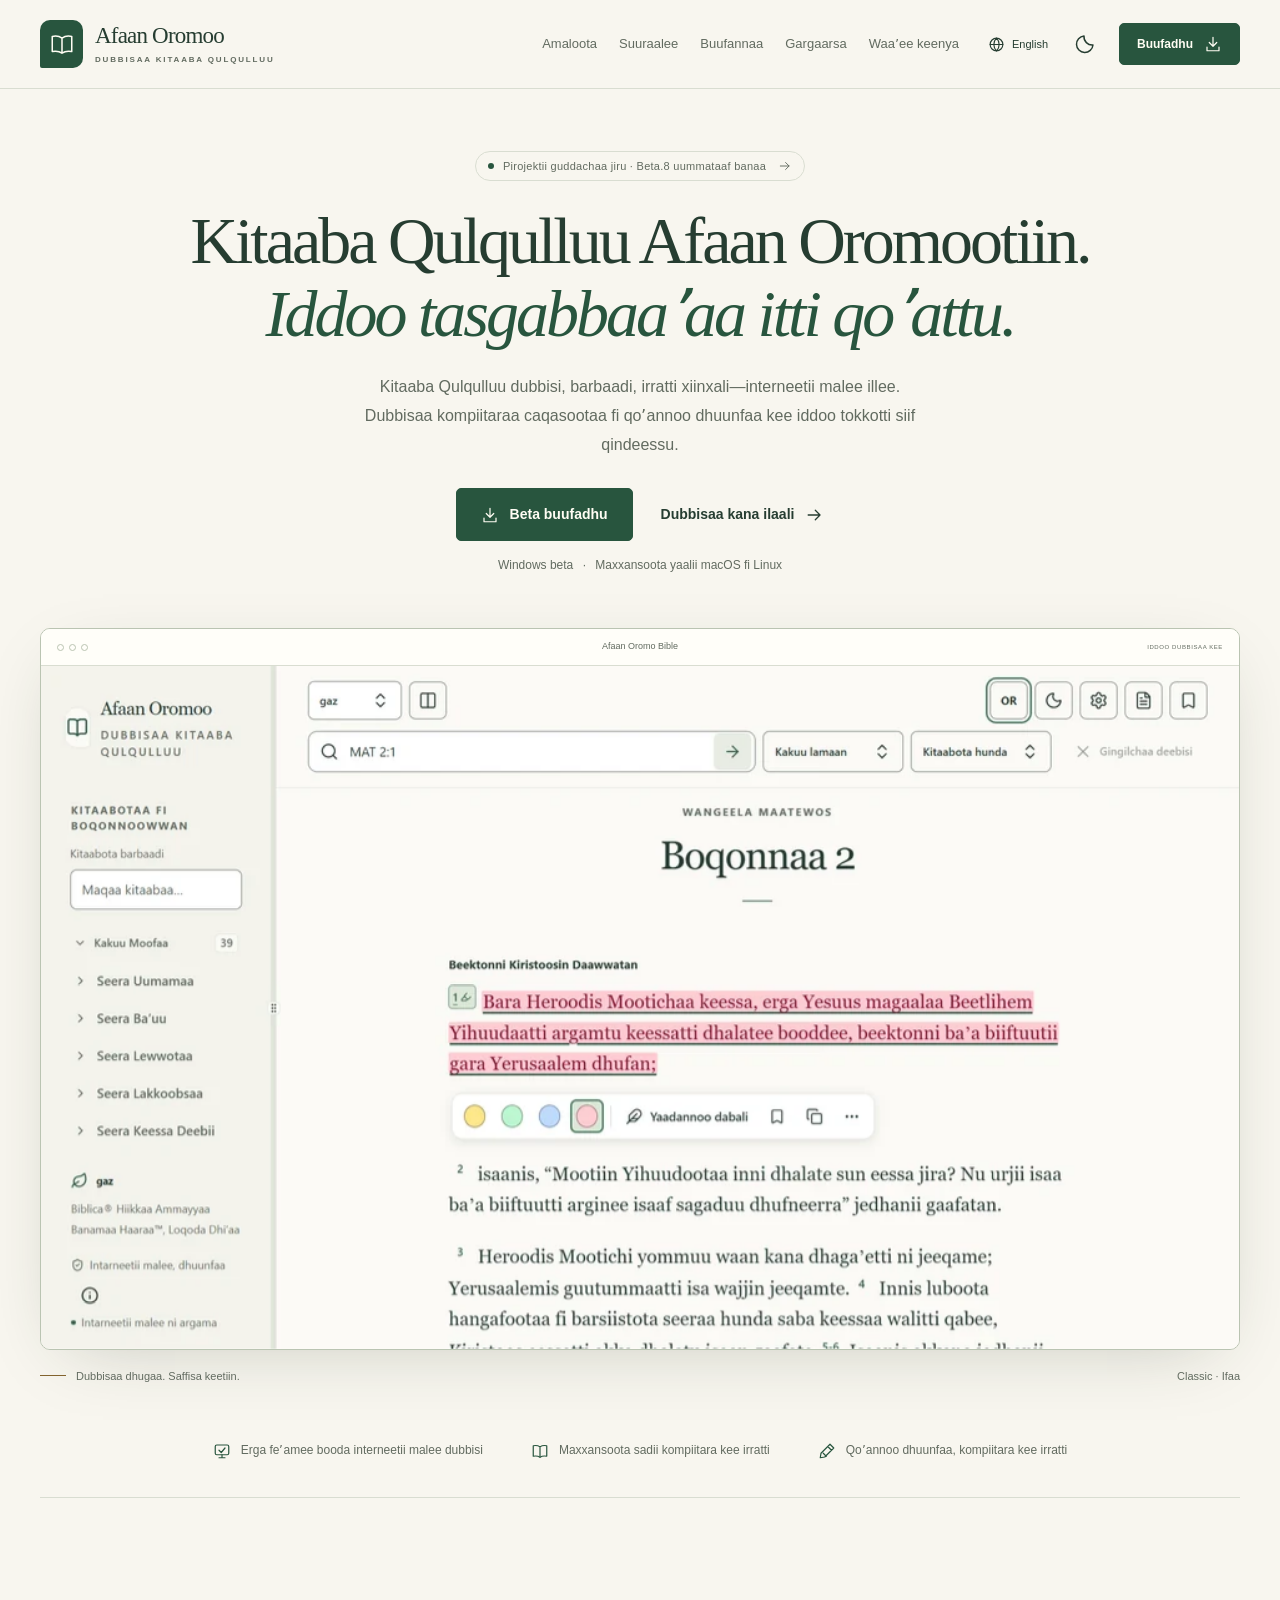
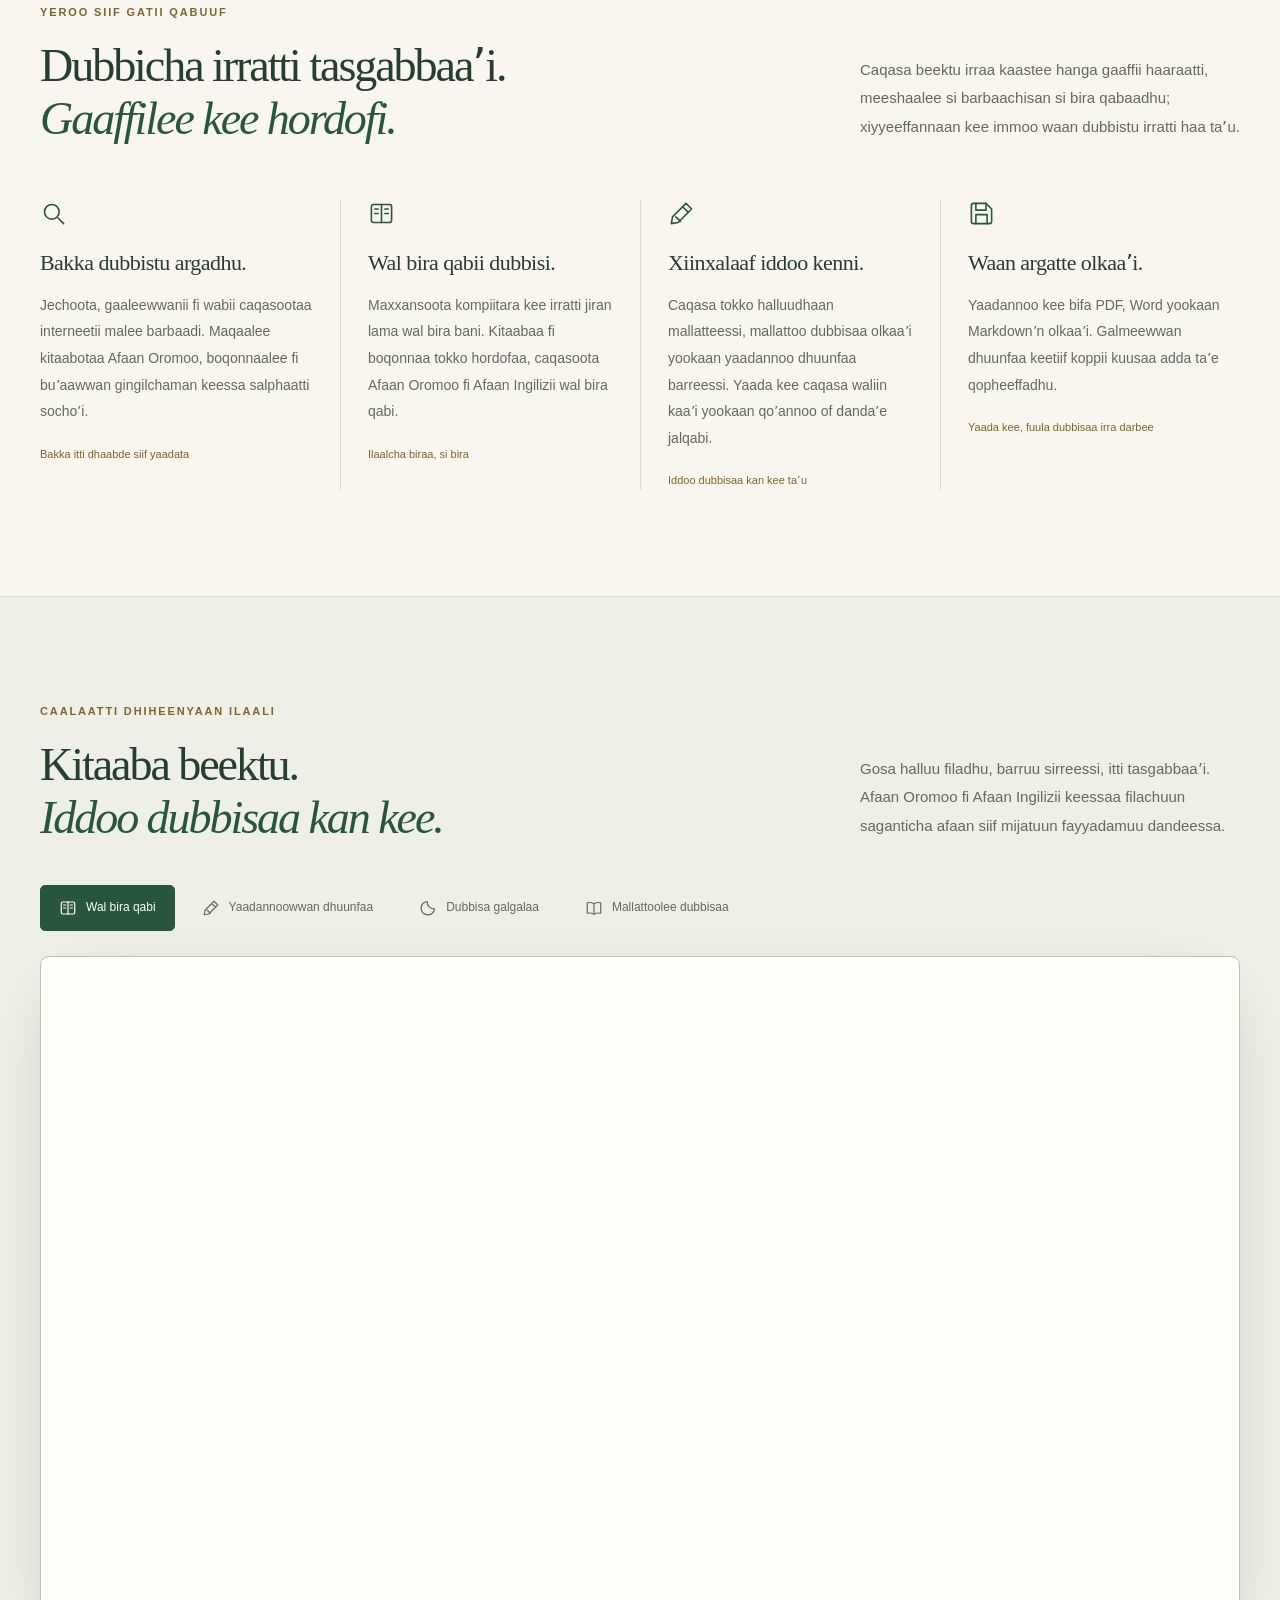
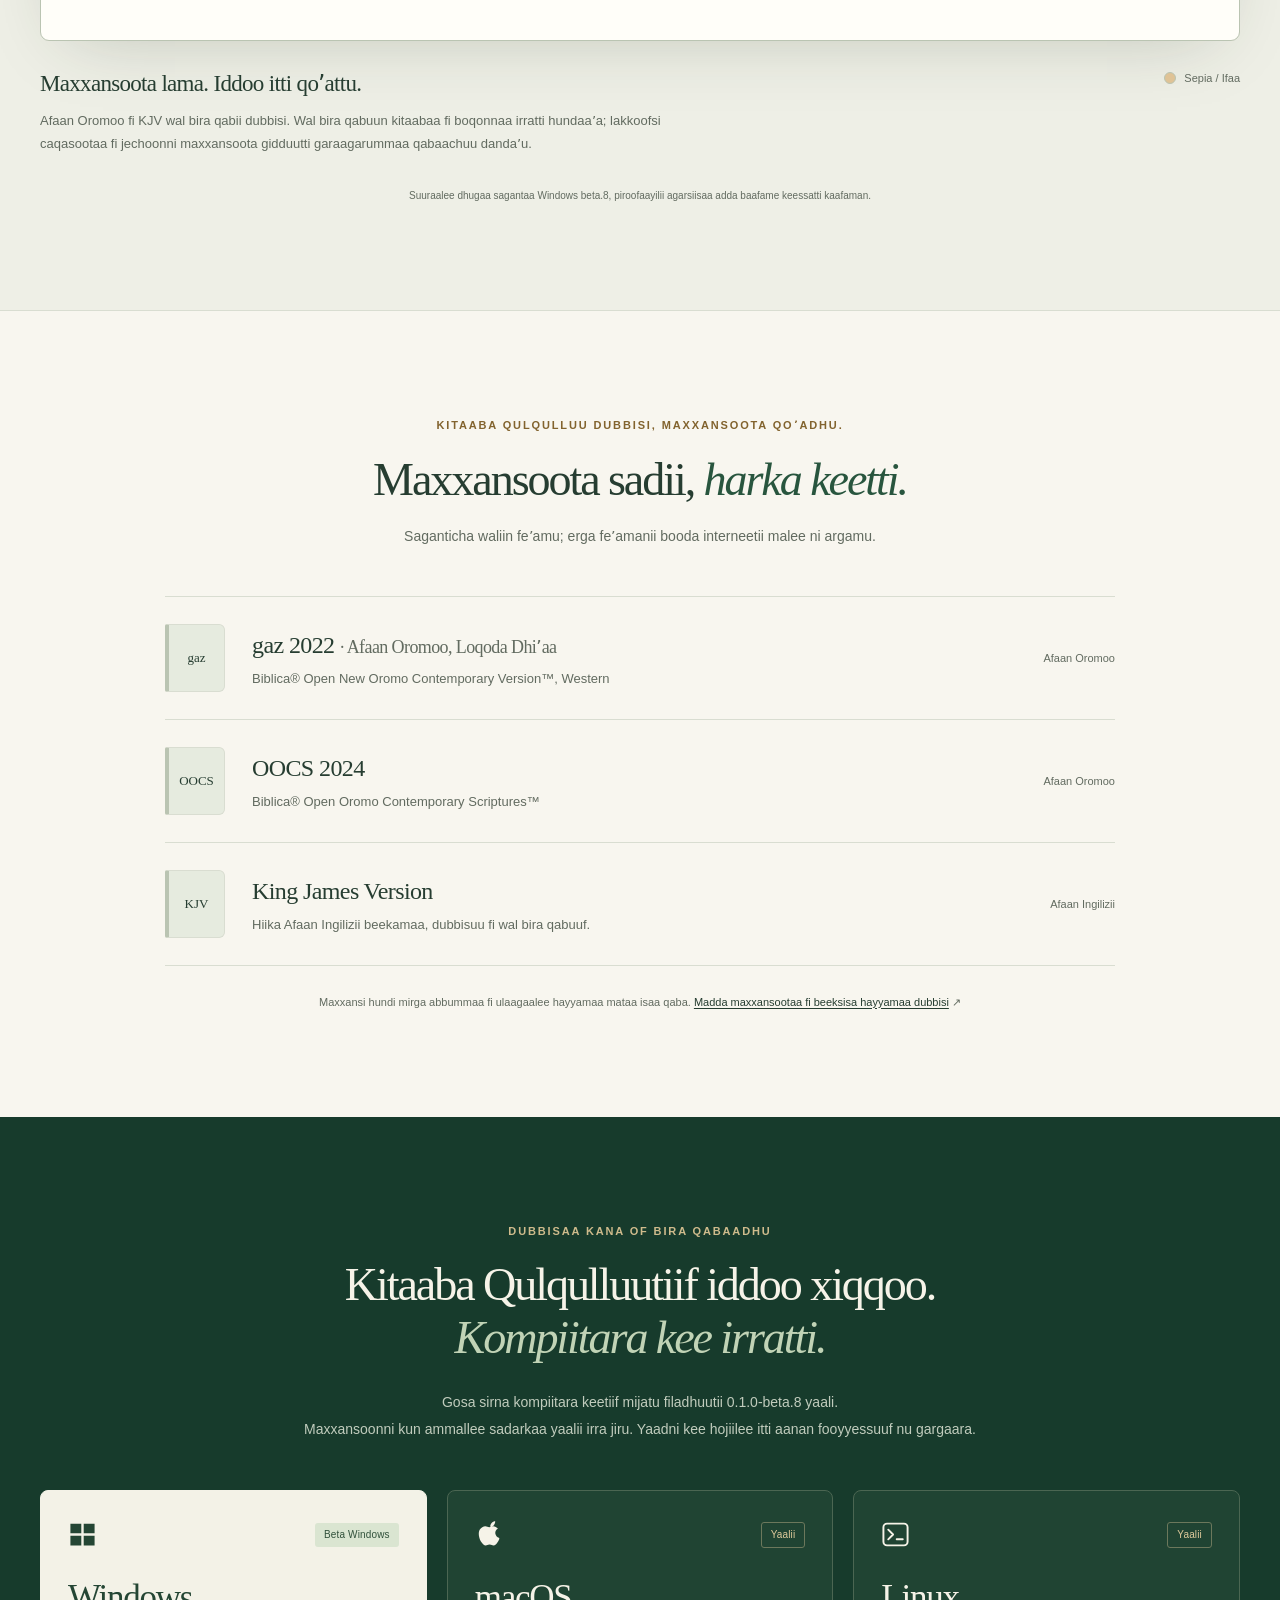
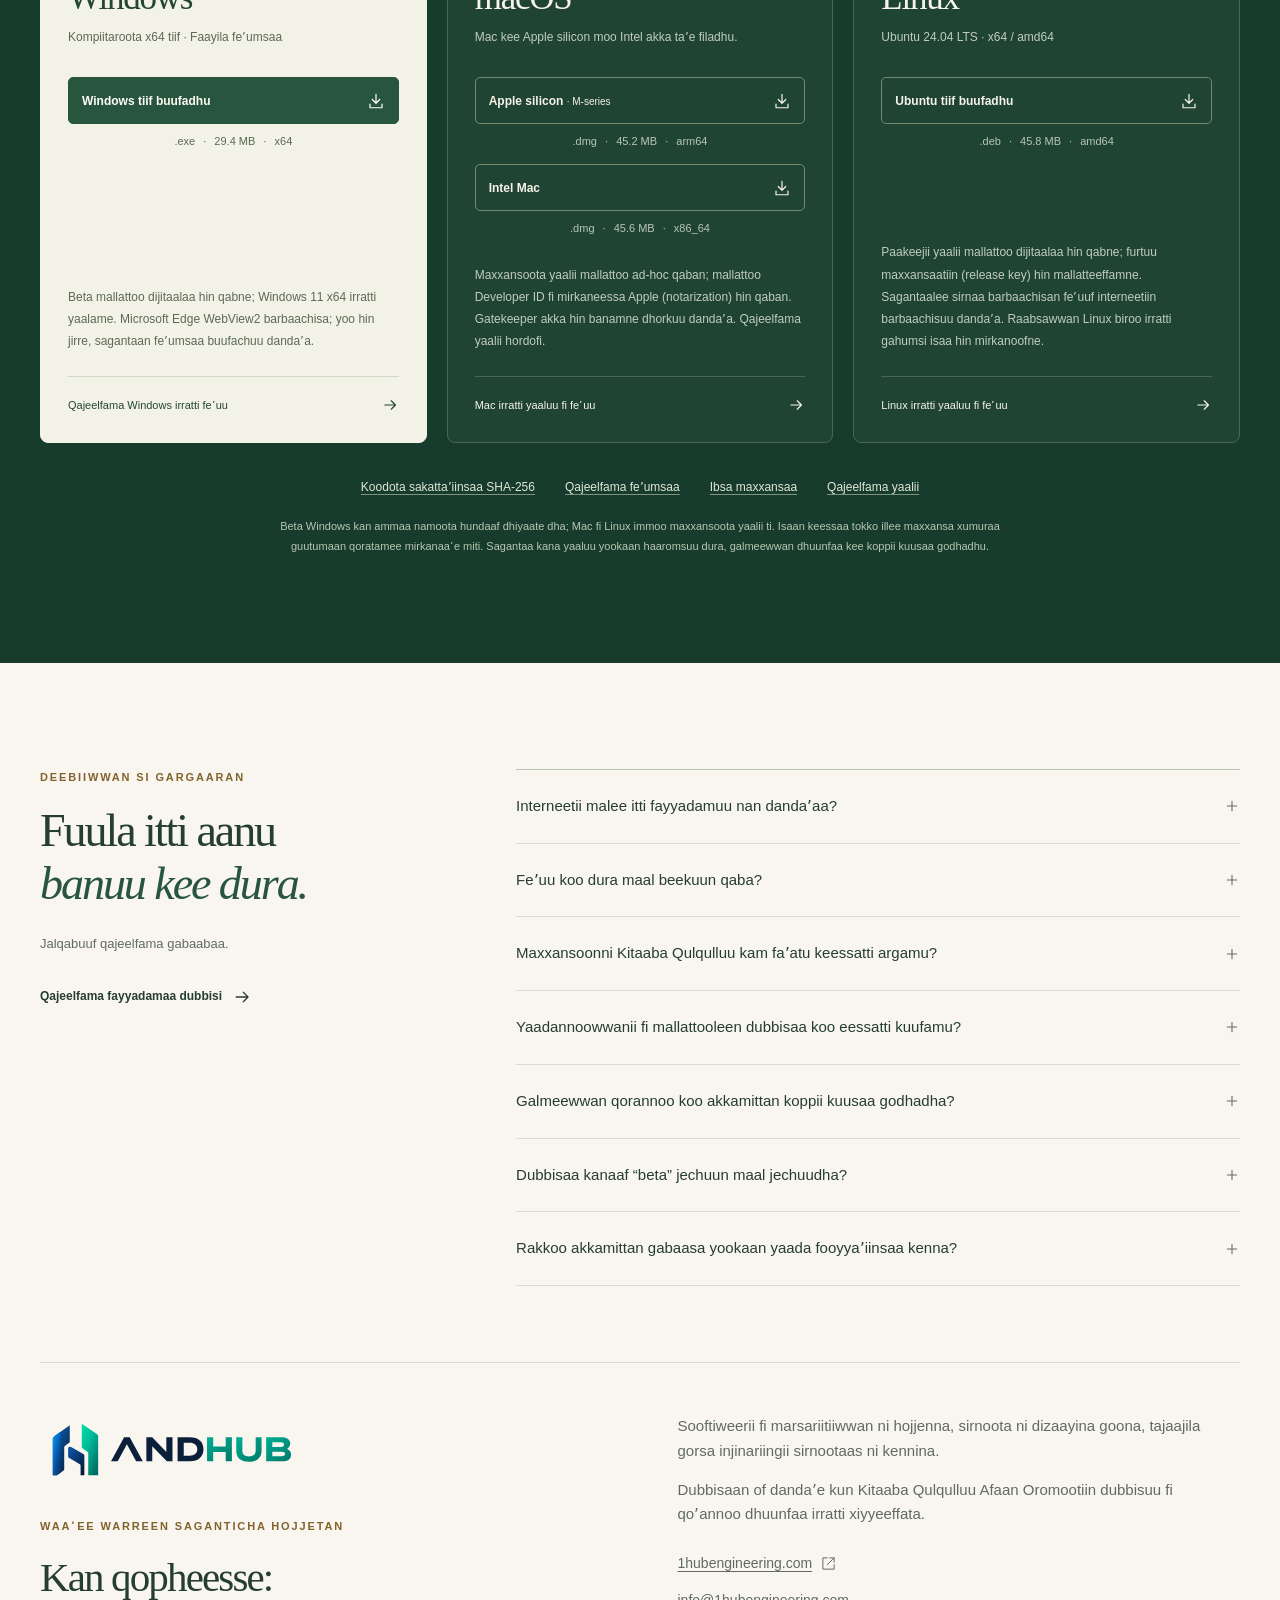
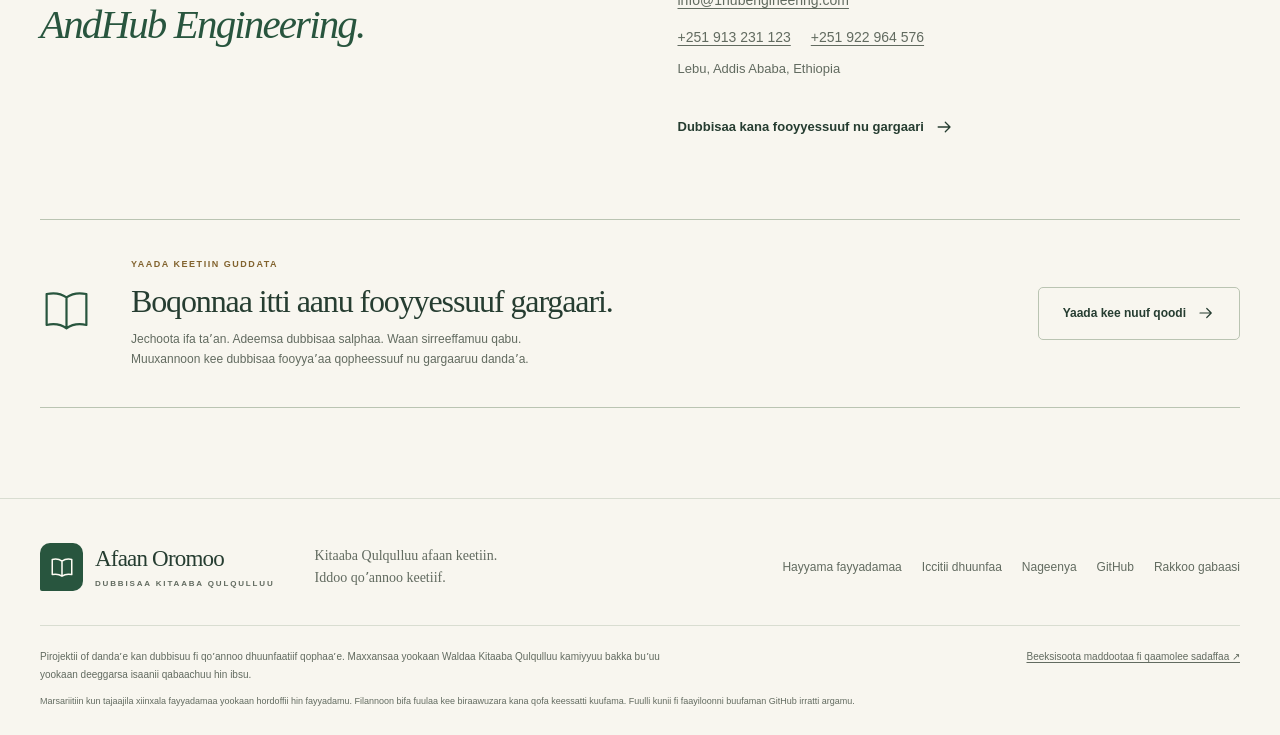
==== website/om/index.html @ 05677a4f "Deploy bilingual website with AndHub branding and company contacts" ====
<!doctype html>
<html lang="om" id="top">
<head>
  <meta charset="utf-8">
  <meta name="viewport" content="width=device-width, initial-scale=1">
  <meta name="color-scheme" content="light dark">
  <meta name="theme-color" content="#f8f6ef">
  <title>Afaan Oromo Bible — Iddoo tasgabbaaʼaa interneetii malee dubbisuu fi qoʼachuuf</title>
  <meta name="description" content="Kitaaba Qulqulluu Afaan Oromootiin interneetii malee dubbisi. Barbaadi, maxxansoota kompiitara kee irratti jiran wal bira qabi, caqasoota halluudhaan mallatteessi, yaadannoowwan dhuunfaas olkaaʼi. Beta dubbisaa kompiitaraa of dandaʼe kana buufadhu.">
  <meta name="referrer" content="strict-origin-when-cross-origin">
  <link rel="canonical" href="https://1hubengineering.github.io/afaan-oromo-bible-releases/om/">
  <link rel="alternate" hreflang="en" href="https://1hubengineering.github.io/afaan-oromo-bible-releases/">
  <link rel="alternate" hreflang="om" href="https://1hubengineering.github.io/afaan-oromo-bible-releases/om/">
  <link rel="alternate" hreflang="x-default" href="https://1hubengineering.github.io/afaan-oromo-bible-releases/">
  <link rel="icon" href="../assets/favicon.svg" type="image/svg+xml">
  <meta property="og:type" content="website">
  <meta property="og:locale" content="om_ET">
  <meta property="og:site_name" content="Afaan Oromo Bible">
  <meta property="og:title" content="Kitaaba Qulqulluu Afaan Oromootiin. Iddoo tasgabbaaʼaa itti qoʼattu.">
  <meta property="og:description" content="Dubbisaa Kitaaba Qulqulluu kompiitaraa of dandaʼe, interneetii malee dubbisuu fi qoʼannoo dhuunfaatiif qophaaʼe. Dubbisaa kana ilaali; beta.8 buufadhu.">
  <meta property="og:url" content="https://1hubengineering.github.io/afaan-oromo-bible-releases/om/">
  <meta property="og:image" content="https://1hubengineering.github.io/afaan-oromo-bible-releases/assets/images/social-preview.png">
  <meta property="og:image:type" content="image/png">
  <meta property="og:image:width" content="1920">
  <meta property="og:image:height" content="1094">
  <meta property="og:image:alt" content="Dubbisaa kompiitaraa Afaan Oromo Bible isa dhugaa, Kitaaba Qulqulluu fi caqasa halluudhaan mallatteeffame bifa Classic ifaatiin agarsiisu.">
  <meta name="twitter:card" content="summary_large_image">
  <meta name="twitter:title" content="Afaan Oromo Bible — Interneetii malee dubbisi, qoʼadhu">
  <meta name="twitter:description" content="Kitaaba Qulqulluu, barbaacha, wal bira qabuu fi yaada dhuunfaa kee. Iddoo dubbisaa tasgabbaaʼaa kompiitara kee irratti.">
  <meta name="twitter:image" content="https://1hubengineering.github.io/afaan-oromo-bible-releases/assets/images/social-preview.png">
  <meta name="twitter:image:alt" content="Suuraa dhugaa dubbisaa kompiitaraa Afaan Oromo Bible, bifa Classic ifaatiin.">
  <script src="../theme.js"></script>
  <link rel="stylesheet" href="../styles.css">
  <script src="../app.js" defer></script>
</head>
<body>
  <a class="skip-link" href="#main" data-i18n="navigation.skip">Gara qabiyyeetti darbi</a>
  <svg class="svg-definitions" xmlns="http://www.w3.org/2000/svg" aria-hidden="true" focusable="false">
    <defs>
      <symbol id="i-book" viewBox="0 0 24 24"><path d="M12 6.5C9.5 4.7 6.3 4.3 3 5v14c3.3-.7 6.5-.3 9 1.5 2.5-1.8 5.7-2.2 9-1.5V5c-3.3-.7-6.5-.3-9 1.5Zm0 0v14"/></symbol>
      <symbol id="i-arrow" viewBox="0 0 24 24"><path d="M4 12h15m-6-6 6 6-6 6"/></symbol>
      <symbol id="i-download" viewBox="0 0 24 24"><path d="M12 3v12m-5-5 5 5 5-5M4 16v5h16v-5"/></symbol>
      <symbol id="i-moon" viewBox="0 0 24 24"><path d="M20.7 13.1A9 9 0 0 1 10.9 3.3 9 9 0 1 0 20.7 13.1Z"/></symbol>
      <symbol id="i-sun" viewBox="0 0 24 24"><circle cx="12" cy="12" r="4"/><path d="M12 2v2m0 16v2M2 12h2m16 0h2M5 5l1.5 1.5m11 11L19 19M5 19l1.5-1.5m11-11L19 5"/></symbol>
      <symbol id="i-menu" viewBox="0 0 24 24"><path d="M4 6h16M4 12h16M4 18h16"/></symbol>
      <symbol id="i-close" viewBox="0 0 24 24"><path d="m6 6 12 12M6 18 18 6"/></symbol>
      <symbol id="i-search" viewBox="0 0 24 24"><circle cx="10.5" cy="10.5" r="6.5"/><path d="m16 16 5 5"/></symbol>
      <symbol id="i-compare" viewBox="0 0 24 24"><rect x="3" y="4" width="18" height="16" rx="2"/><path d="M12 4v16M6 8h3m-3 4h3m6-4h3m-3 4h3"/></symbol>
      <symbol id="i-pen" viewBox="0 0 24 24"><path d="m16 3 5 5L9 20l-6 1 1-6L16 3Zm-9 12 4 4M13 6l5 5"/></symbol>
      <symbol id="i-save" viewBox="0 0 24 24"><path d="M19 21H5a2 2 0 0 1-2-2V5a2 2 0 0 1 2-2h11l5 5v11a2 2 0 0 1-2 2Z"/><path d="M7 3v6h9V3M7 21v-8h10v8"/></symbol>
      <symbol id="i-offline" viewBox="0 0 24 24"><rect x="3" y="4" width="18" height="13" rx="2"/><path d="M8 21h8m-4-4v4m-4-10 3 3 5-6"/></symbol>
      <symbol id="i-check" viewBox="0 0 24 24"><path d="m5 12 4 4L19 6"/></symbol>
      <symbol id="i-expand" viewBox="0 0 24 24"><path d="M8 3H3v5m13-5h5v5M3 16v5h5m13-5v5h-5M3 3l6 6m12-6-6 6M3 21l6-6m12 6-6-6"/></symbol>
      <symbol id="i-plus" viewBox="0 0 24 24"><path d="M12 5v14M5 12h14"/></symbol>
      <symbol id="i-external" viewBox="0 0 24 24"><path d="M14 3h7v7m0-7L10 14M10 3H3v18h18v-7"/></symbol>
      <symbol id="i-windows" viewBox="0 0 24 24"><path d="M2 3h9v8H2zm11 0h9v8h-9zM2 13h9v8H2zm11 0h9v8h-9z" fill="currentColor" stroke="none"/></symbol>
      <symbol id="i-apple" viewBox="0 0 24 24"><path d="M16.7 2.2c.1 1.3-.4 2.5-1.2 3.4-.8.9-2 1.4-3.1 1.3-.1-1.2.4-2.4 1.2-3.2.8-.9 2-1.5 3.1-1.5ZM20.3 17.9c-.5 1.2-.8 1.8-1.5 2.8-.9 1.3-2.1 2.9-3.6 2.9-1.3 0-1.6-.9-3.4-.9-1.9 0-2.2.9-3.5.9-1.4 0-2.6-1.4-3.5-2.7C2.2 17.2 1.5 12 3.2 9.4 4.4 7.6 6.2 6.5 8 6.5c1.4 0 2.3.9 3.5.9 1.2 0 2-.9 3.5-.9 1.5 0 3 .8 4.1 2.1-3.5 1.9-2.9 6.9 1.2 8.4v.9Z" fill="currentColor" stroke="none" transform="translate(1 -1) scale(.94)"/></symbol>
      <symbol id="i-terminal" viewBox="0 0 24 24"><rect x="2" y="3" width="20" height="18" rx="3"/><path d="m6 8 4 4-4 4m7 0h5"/></symbol>
      <symbol id="i-language" viewBox="0 0 24 24"><circle cx="12" cy="12" r="9"/><path d="M3 12h18M12 3c5 5 5 13 0 18-5-5-5-13 0-18Z"/></symbol>
    </defs>
  </svg>

  <header class="site-header">
    <div class="container header-inner">
      <a class="brand" href="#top" aria-label="Fuula jalqabaa Afaan Oromo Bible">
        <span class="brand-mark"><svg class="icon" aria-hidden="true"><use href="#i-book"/></svg></span>
        <span class="brand-name">Afaan Oromoo<span data-i18n="brand.descriptor">DUBBISAA KITAABA QULQULLUU</span></span>
      </a>
      <nav class="site-nav" id="site-nav" aria-label="Baafata ijoo">
        <a href="#features" data-i18n="navigation.features">Amaloota</a>
        <a href="#screenshots" data-i18n="navigation.screenshots">Suuraalee</a>
        <a href="#downloads" data-i18n="navigation.downloads">Buufannaa</a>
        <a href="#help" data-i18n="navigation.help">Gargaarsa</a>
        <a href="#about" data-i18n="navigation.about">Waaʼee keenya</a>
      </nav>
      <div class="header-actions">
        <a class="language-switch" href="../" lang="en" hreflang="en" aria-label="Fuula kana Afaan Ingiliziitiin dubbisi"><svg class="icon" aria-hidden="true"><use href="#i-language"/></svg><span class="language-long">English</span><span class="language-short" aria-hidden="true">EN</span></a>
        <button class="icon-button theme-toggle" type="button" aria-label="Gara bifa dukkanaaʼaatti jijjiiri" title="Gara bifa dukkanaaʼaatti jijjiiri" hidden>
          <svg class="icon moon-icon" aria-hidden="true"><use href="#i-moon"/></svg>
          <svg class="icon sun-icon" aria-hidden="true"><use href="#i-sun"/></svg>
        </button>
        <a class="button button-small header-download" href="#downloads"><span data-i18n="navigation.download">Buufadhu</span><svg class="icon" aria-hidden="true"><use href="#i-download"/></svg></a>
        <button class="icon-button menu-toggle" type="button" aria-expanded="false" aria-controls="site-nav" aria-label="Baafata bani" hidden>
          <svg class="icon menu-icon" aria-hidden="true"><use href="#i-menu"/></svg>
          <svg class="icon close-icon" aria-hidden="true"><use href="#i-close"/></svg>
        </button>
      </div>
    </div>
  </header>

  <main id="main">
    <section class="hero container" aria-labelledby="hero-title">
      <div class="hero-copy">
        <a class="beta-label" href="https://github.com/1hubengineering/afaan-oromo-bible-releases/releases/tag/v0.1.0-beta.8"><span class="status-dot" aria-hidden="true"></span><span data-i18n="hero.beta">Pirojektii guddachaa jiru · Beta.8 uummataaf banaa</span><svg class="icon" aria-hidden="true"><use href="#i-arrow"/></svg></a>
        <h1 id="hero-title" data-i18n="hero.title">Kitaaba Qulqulluu Afaan Oromootiin.<br><em>Iddoo tasgabbaaʼaa itti qoʼattu.</em></h1>
        <p class="hero-description" data-i18n="hero.description">Kitaaba Qulqulluu dubbisi, barbaadi, irratti xiinxali—interneetii malee illee.<br class="desktop-break"> Dubbisaa kompiitaraa caqasootaa fi qoʼannoo dhuunfaa kee iddoo tokkotti siif qindeessu.</p>
        <div class="hero-actions">
          <a class="button" href="#downloads"><svg class="icon" aria-hidden="true"><use href="#i-download"/></svg><span data-i18n="hero.download">Beta buufadhu</span></a>
          <a class="text-link" href="#screenshots"><span data-i18n="hero.explore">Dubbisaa kana ilaali</span><svg class="icon" aria-hidden="true"><use href="#i-arrow"/></svg></a>
        </div>
        <p class="hero-footnote" data-i18n="hero.platforms">Windows beta <span aria-hidden="true">·</span> Maxxansoota yaalii macOS fi Linux</p>
      </div>
      <figure class="hero-figure">
        <div class="screenshot-frame hero-screen">
          <div class="window-bar" aria-hidden="true"><span class="window-dots"><i></i><i></i><i></i></span><span>Afaan Oromo Bible</span><span class="window-detail">IDDOO DUBBISAA KEE</span></div>
          <a class="screenshot-link" href="../assets/images/reader-classic.webp" data-lightbox data-caption="Dubbisa Afaan Oromoo · Classic / Ifaa. Suuraa dhugaa beta.8, caqasa halluudhaan mallatteeffamee fi filannoowwan isaa agarsiisu." aria-label="Suuraa dubbisa Afaan Oromoo guddisi">
            <img src="../assets/images/reader-classic.webp" srcset="../assets/images/reader-classic-960.webp 960w, ../assets/images/reader-classic.webp 1920w" sizes="(max-width: 767px) calc(100vw - 40px), (max-width: 1279px) calc(100vw - 80px), 1200px" width="1920" height="1094" alt="Dubbisaa Afaan Oromoo bifa Classic ifaatiin: bitaa irratti maqaalee kitaabotaa Afaan Oromoo, iddoo dubbisaa keessatti Maatewos boqonnaa 2, akkasumas caqasa halluudhaan mallatteeffame fi filannoowwan yaadannoo fi mallattoo dubbisaa." fetchpriority="high" decoding="async">
            <span class="image-expand"><svg class="icon" aria-hidden="true"><use href="#i-expand"/></svg><span>Dhiheenyaan ilaali</span></span>
          </a>
        </div>
        <figcaption><span class="caption-rule" aria-hidden="true"></span><span data-i18n="hero.caption">Dubbisaa dhugaa. Saffisa keetiin.</span><span class="figure-detail">Classic · Ifaa</span></figcaption>
      </figure>
      <ul class="quiet-benefits" aria-label="Gabaabumatti">
        <li><svg class="icon" aria-hidden="true"><use href="#i-offline"/></svg><span data-i18n="benefit.offline">Erga feʼamee booda interneetii malee dubbisi</span></li>
        <li><svg class="icon" aria-hidden="true"><use href="#i-book"/></svg><span data-i18n="benefit.editions">Maxxansoota sadii kompiitara kee irratti</span></li>
        <li><svg class="icon" aria-hidden="true"><use href="#i-pen"/></svg><span data-i18n="benefit.local">Qoʼannoo dhuunfaa, kompiitara kee irratti</span></li>
      </ul>
    </section>

    <section class="experience section-space container" id="features" aria-labelledby="experience-title">
      <div class="section-intro">
        <div><p class="eyebrow" data-i18n="features.eyebrow">YEROO SIIF GATII QABUUF</p><h2 id="experience-title" data-i18n="features.title">Dubbicha irratti tasgabbaaʼi.<br><em>Gaaffilee kee hordofi.</em></h2></div>
        <p class="section-summary" data-i18n="features.summary">Caqasa beektu irraa kaastee hanga gaaffii haaraatti, meeshaalee si barbaachisan si bira qabaadhu; xiyyeeffannaan kee immoo waan dubbistu irratti haa taʼu.</p>
      </div>
      <div class="feature-grid">
        <article class="feature"><span class="feature-icon"><svg class="icon" aria-hidden="true"><use href="#i-search"/></svg></span><h3 data-i18n="features.read.title">Bakka dubbistu argadhu.</h3><p data-i18n="features.read.description">Jechoota, gaaleewwanii fi wabii caqasootaa interneetii malee barbaadi. Maqaalee kitaabotaa Afaan Oromoo, boqonnaalee fi buʼaawwan gingilchaman keessa salphaatti sochoʼi.</p><span class="feature-note" data-i18n="features.read.note">Bakka itti dhaabde siif yaadata</span></article>
        <article class="feature"><span class="feature-icon"><svg class="icon" aria-hidden="true"><use href="#i-compare"/></svg></span><h3 data-i18n="features.compare.title">Wal bira qabii dubbisi.</h3><p data-i18n="features.compare.description">Maxxansoota kompiitara kee irratti jiran lama wal bira bani. Kitaabaa fi boqonnaa tokko hordofaa, caqasoota Afaan Oromoo fi Afaan Ingilizii wal bira qabi.</p><span class="feature-note" data-i18n="features.compare.note">Ilaalcha biraa, si bira</span></article>
        <article class="feature"><span class="feature-icon"><svg class="icon" aria-hidden="true"><use href="#i-pen"/></svg></span><h3 data-i18n="features.notes.title">Xiinxalaaf iddoo kenni.</h3><p data-i18n="features.notes.description">Caqasa tokko halluudhaan mallatteessi, mallattoo dubbisaa olkaaʼi yookaan yaadannoo dhuunfaa barreessi. Yaada kee caqasa waliin kaaʼi yookaan qoʼannoo of dandaʼe jalqabi.</p><span class="feature-note" data-i18n="features.notes.note">Iddoo dubbisaa kan kee taʼu</span></article>
        <article class="feature"><span class="feature-icon"><svg class="icon" aria-hidden="true"><use href="#i-save"/></svg></span><h3 data-i18n="features.backup.title">Waan argatte olkaaʼi.</h3><p data-i18n="features.backup.description">Yaadannoo kee bifa PDF, Word yookaan Markdownʼn olkaaʼi. Galmeewwan dhuunfaa keetiif koppii kuusaa adda taʼe qopheeffadhu.</p><span class="feature-note" data-i18n="features.backup.note">Yaada kee, fuula dubbisaa irra darbee</span></article>
      </div>
    </section>

    <section class="gallery-section section-space" id="screenshots" aria-labelledby="gallery-title">
      <div class="container">
        <div class="section-intro gallery-intro"><div><p class="eyebrow" data-i18n="gallery.eyebrow">CAALAATTI DHIHEENYAAN ILAALI</p><h2 id="gallery-title" data-i18n="gallery.title">Kitaaba beektu.<br><em>Iddoo dubbisaa kan kee.</em></h2></div><p class="section-summary" data-i18n="gallery.summary">Gosa halluu filadhu, barruu sirreessi, itti tasgabbaaʼi. Afaan Oromoo fi Afaan Ingilizii keessaa filachuun saganticha afaan siif mijatuun fayyadamuu dandeessa.</p></div>
        <div class="gallery-tabs" role="tablist" aria-label="Suuraalee sagantichaa" hidden>
          <button type="button" role="tab" id="tab-compare" aria-controls="panel-compare" aria-selected="true" tabindex="0"><svg class="icon" aria-hidden="true"><use href="#i-compare"/></svg><span data-i18n="gallery.tabs.compare">Wal bira qabi</span></button>
          <button type="button" role="tab" id="tab-notes" aria-controls="panel-notes" aria-selected="false" tabindex="-1"><svg class="icon" aria-hidden="true"><use href="#i-pen"/></svg><span data-i18n="gallery.tabs.notes">Yaadannoowwan dhuunfaa</span></button>
          <button type="button" role="tab" id="tab-dark" aria-controls="panel-dark" aria-selected="false" tabindex="-1"><svg class="icon" aria-hidden="true"><use href="#i-moon"/></svg><span data-i18n="gallery.tabs.dark">Dubbisa galgalaa</span></button>
          <button type="button" role="tab" id="tab-bookmarks" aria-controls="panel-bookmarks" aria-selected="false" tabindex="-1"><svg class="icon" aria-hidden="true"><use href="#i-book"/></svg><span data-i18n="gallery.tabs.bookmarks">Mallattoolee dubbisaa</span></button>
        </div>
        <div class="gallery-panels">
          <figure class="gallery-panel" id="panel-compare" aria-labelledby="tab-compare">
            <div class="screenshot-frame"><a class="screenshot-link" href="../assets/images/compare-sepia.webp" data-lightbox data-caption="Afaan Oromoo fi KJV wal bira qabanii dubbisuu · Sepia / Ifaa. Wal bira qabuun kitaabaa fi boqonnaa irratti hundaaʼa; caqasoonni tokko tokkoon isaanii sirriitti wal simuu isaanii hin mirkaneessu." aria-label="Suuraa maxxansoota wal bira qabamanii guddisi"><img src="../assets/images/compare-sepia.webp" srcset="../assets/images/compare-sepia-960.webp 960w, ../assets/images/compare-sepia.webp 1920w" sizes="(max-width: 767px) calc(100vw - 40px), (max-width: 1279px) calc(100vw - 80px), 1200px" width="1920" height="1094" loading="lazy" decoding="async" alt="Iddoowwan dubbisaa lama bifa Sepiaʼtiin, bitaa irratti Maatewos boqonnaa 2 kan gaz Afaan Oromoo, mirga irratti immoo King James Version Afaan Ingilizii agarsiisan."><span class="image-expand"><svg class="icon" aria-hidden="true"><use href="#i-expand"/></svg><span>Guddisi</span></span></a></div>
            <figcaption><div><strong data-i18n="gallery.compare.title">Maxxansoota lama. Iddoo itti qoʼattu.</strong><p data-i18n="gallery.compare.caption">Afaan Oromoo fi KJV wal bira qabii dubbisi. Wal bira qabuun kitaabaa fi boqonnaa irratti hundaaʼa; lakkoofsi caqasootaa fi jechoonni maxxansoota gidduutti garaagarummaa qabaachuu dandaʼu.</p></div><span class="palette-label"><i class="palette-swatch swatch-sepia" aria-hidden="true"></i>Sepia / Ifaa</span></figcaption>
          </figure>
          <figure class="gallery-panel" id="panel-notes" aria-labelledby="tab-notes">
            <div class="screenshot-frame"><a class="screenshot-link" href="../assets/images/notes-forest.webp" data-lightbox data-caption="Yaadannoo qoʼannoo caqasa waliin hidhame · Forest / Ifaa. Barruun mulʼatu hundi qabiyyee fakkeenyaa piroofaayilii adda baafame keessaa fudhatame dha." aria-label="Suuraa yaadannoowwan dhuunfaa guddisi"><img src="../assets/images/notes-forest.webp" srcset="../assets/images/notes-forest-960.webp 960w, ../assets/images/notes-forest.webp 1920w" sizes="(max-width: 767px) calc(100vw - 40px), (max-width: 1279px) calc(100vw - 80px), 1200px" width="1920" height="1094" loading="lazy" decoding="async" alt="Bifa Forest ifaa keessatti yaadannoo fakkeenyaa kan qoʼannoo Maatewos 2 Kitaaba Qulqulluu bira baname; filannoowwan bifa barruu sirreessuu fi caqasa itti hidhame agarsiisa."><span class="image-expand"><svg class="icon" aria-hidden="true"><use href="#i-expand"/></svg><span>Guddisi</span></span></a></div>
            <figcaption><div><strong data-i18n="gallery.notes.title">Yaada keetiif iddoo kenni.</strong><p data-i18n="gallery.notes.caption">Caqasni mulʼachaa utuu jiruu yaadannoo barreessi, bifa isaas sirreessi. Yaadannoon as mulʼatu fakkeenya agarsiisaati; galmee dhuunfaa miti.</p></div><span class="palette-label"><i class="palette-swatch swatch-forest" aria-hidden="true"></i>Forest / Ifaa</span></figcaption>
          </figure>
          <figure class="gallery-panel" id="panel-dark" aria-labelledby="tab-dark">
            <div class="screenshot-frame"><a class="screenshot-link" href="../assets/images/compare-midnight.webp" data-lightbox data-caption="Wal bira qabanii dubbisuu · Midnight / Dukkanaaʼaa. Gosoota halluu sagantichaa shanan keessaa tokkoon tokkoon isaanii bifa ifaa, dukkanaaʼaa yookaan bifa sirna kompiitaraa hordofu addatti filachuuf si dandeessisu." aria-label="Suuraa bifa dukkanaaʼaa guddisi"><img src="../assets/images/compare-midnight.webp" srcset="../assets/images/compare-midnight-960.webp 960w, ../assets/images/compare-midnight.webp 1920w" sizes="(max-width: 767px) calc(100vw - 40px), (max-width: 1279px) calc(100vw - 80px), 1200px" width="1920" height="1094" loading="lazy" decoding="async" alt="Afaan Oromoo fi KJV bifa Midnight dukkanaaʼaatiin wal bira qabuu; barruu Kitaaba Qulqulluu ifaa iddoo dubbisaa cuquliisa dukkanaaʼaa irratti, caqasa immoo halluu roosaatiin mallatteeffame agarsiisa."><span class="image-expand"><svg class="icon" aria-hidden="true"><use href="#i-expand"/></svg><span>Guddisi</span></span></a></div>
            <figcaption><div><strong data-i18n="gallery.dark.title">Bifa fuulaa yeroo keetiif mijeessi.</strong><p data-i18n="gallery.dark.caption">Gosoota halluu shan; tokkoon tokkoon isaanii bifa ifaa, dukkanaaʼaa yookaan bifa sirna kompiitaraa hordofuu ni deeggaru. Hamma barruu Kitaaba Qulqulluu, fageenya sararootaa fi balʼina dubbisaa siif mijatutti sirreessi.</p></div><span class="palette-label"><i class="palette-swatch swatch-midnight" aria-hidden="true"></i>Midnight / Dukkanaaʼaa</span></figcaption>
          </figure>
          <figure class="gallery-panel" id="panel-bookmarks" aria-labelledby="tab-bookmarks">
            <div class="screenshot-frame"><a class="screenshot-link" href="../assets/images/bookmarks-plum.webp" data-lightbox data-caption="Mallattoolee dubbisaa caqasoota olkaaʼamanii · Plum / Dukkanaaʼaa. Maqaaleen mallattoolee as mulʼatan fakkeenya agarsiisaati; galmeewwan dhuunfaa miti." aria-label="Suuraa mallattoolee dubbisaa guddisi"><img src="../assets/images/bookmarks-plum.webp" srcset="../assets/images/bookmarks-plum-960.webp 960w, ../assets/images/bookmarks-plum.webp 1920w" sizes="(max-width: 767px) calc(100vw - 40px), (max-width: 1279px) calc(100vw - 80px), 1200px" width="1920" height="1094" loading="lazy" decoding="async" alt="Bifa dubbisaa Plum dukkanaaʼaa, cinaacha mallattoolee dubbisaa keessatti mallattoolee fakkeenyaa sadii maqaan isaanii ifatti barreeffame agarsiisu: Maatewos 2, Roomaa 8 fi Faarfannaa 23."><span class="image-expand"><svg class="icon" aria-hidden="true"><use href="#i-expand"/></svg><span>Guddisi</span></span></a></div>
            <figcaption><div><strong data-i18n="gallery.bookmarks.title">Caqasa si tuqeetti deebiʼi.</strong><p data-i18n="gallery.bookmarks.caption">Caqasoota olkaaʼatteef maqaa siif galu kenni; yeroo barbaaddutti itti deebiʼi. Maqaaleen mallattoolee dubbisaa as mulʼatan fakkeenya agarsiisaati.</p></div><span class="palette-label"><i class="palette-swatch swatch-plum" aria-hidden="true"></i>Plum / Dukkanaaʼaa</span></figcaption>
          </figure>
        </div>
        <p class="gallery-provenance" data-i18n="gallery.provenance">Suuraalee dhugaa sagantaa Windows beta.8, piroofaayilii agarsiisaa adda baafame keessatti kaafaman.</p>
      </div>
    </section>

    <section class="editions-section section-space container" aria-labelledby="editions-title">
      <div class="edition-heading"><p class="eyebrow" data-i18n="editions.eyebrow">KITAABA QULQULLUU DUBBISI, MAXXANSOOTA QOʼADHU.</p><h2 id="editions-title" data-i18n="editions.title">Maxxansoota sadii, <em>harka keetti.</em></h2><p data-i18n="editions.description">Saganticha waliin feʼamu; erga feʼamanii booda interneetii malee ni argamu.</p></div>
      <div class="editions-list">
        <article><span class="edition-code">gaz</span><div><h3 data-i18n="editions.gaz.title">gaz 2022 <span>· Afaan Oromoo, Loqoda Dhiʼaa</span></h3><p>Biblica® Open New Oromo Contemporary Version™, Western</p></div><span class="edition-language">Afaan Oromoo</span></article>
        <article><span class="edition-code">OOCS</span><div><h3 data-i18n="editions.oocs.title">OOCS 2024</h3><p>Biblica® Open Oromo Contemporary Scriptures™</p></div><span class="edition-language">Afaan Oromoo</span></article>
        <article><span class="edition-code">KJV</span><div><h3 data-i18n="editions.kjv.title">King James Version</h3><p data-i18n="editions.kjv.description">Hiika Afaan Ingilizii beekamaa, dubbisuu fi wal bira qabuuf.</p></div><span class="edition-language">Afaan Ingilizii</span></article>
      </div>
      <p class="edition-notice"><span data-i18n="editions.notice">Maxxansi hundi mirga abbummaa fi ulaagaalee hayyamaa mataa isaa qaba.</span> <a href="https://github.com/1hubengineering/afaan-oromo-bible-releases/blob/main/LICENSING.md" data-i18n="editions.licenseLink">Madda maxxansootaa fi beeksisa hayyamaa dubbisi</a><span aria-hidden="true"> ↗</span></p>
    </section>

    <section class="download-section section-space" id="downloads" aria-labelledby="downloads-title">
      <div class="container">
        <div class="download-intro"><span class="eyebrow" data-i18n="downloads.eyebrow">DUBBISAA KANA OF BIRA QABAADHU</span><h2 id="downloads-title" data-i18n="downloads.title">Kitaaba Qulqulluutiif iddoo xiqqoo.<br><em>Kompiitara kee irratti.</em></h2><p data-i18n="downloads.description">Gosa sirna kompiitara keetiif mijatu filadhuutii 0.1.0-beta.8 yaali.<br>Maxxansoonni kun ammallee sadarkaa yaalii irra jiru. Yaadni kee hojiilee itti aanan fooyyessuuf nu gargaara.</p></div>
        <div class="download-grid">
          <article class="download-card windows-card" aria-labelledby="windows-title">
            <div class="platform-top"><svg class="icon platform-icon" aria-hidden="true"><use href="#i-windows"/></svg><span class="platform-status" data-i18n="downloads.windows.status">Beta Windows</span></div>
            <h3 id="windows-title">Windows</h3><p class="platform-description" data-i18n="downloads.windows.description">Kompiitaroota x64 tiif · Faayila feʼumsaa</p>
            <div class="platform-actions"><a class="button download-button" href="https://github.com/1hubengineering/afaan-oromo-bible-releases/releases/download/v0.1.0-beta.8/Afaan-Oromo-Bible-0.1.0-beta.8-x64-setup.exe"><span data-i18n="downloads.windows.button">Windows tiif buufadhu</span><svg class="icon" aria-hidden="true"><use href="#i-download"/></svg></a><span class="file-details">.exe <span aria-hidden="true">·</span> 29.4 MB <span aria-hidden="true">·</span> x64</span></div>
            <p class="platform-notice" data-i18n="downloads.windows.notice">Beta mallattoo dijitaalaa hin qabne; Windows 11 x64 irratti yaalame. Microsoft Edge WebView2 barbaachisa; yoo hin jirre, sagantaan feʼumsaa buufachuu dandaʼa.</p>
            <a class="platform-help" href="https://github.com/1hubengineering/afaan-oromo-bible-releases/blob/main/INSTALLATION.md"><span data-i18n="downloads.windows.help">Qajeelfama Windows irratti feʼuu</span><svg class="icon" aria-hidden="true"><use href="#i-arrow"/></svg></a>
          </article>
          <article class="download-card" aria-labelledby="mac-title">
            <div class="platform-top"><svg class="icon platform-icon" aria-hidden="true"><use href="#i-apple"/></svg><span class="platform-status experimental" data-i18n="downloads.mac.status">Yaalii</span></div>
            <h3 id="mac-title">macOS</h3><p class="platform-description" data-i18n="downloads.mac.description">Mac kee Apple silicon moo Intel akka taʼe filadhu.</p>
            <div class="platform-actions mac-actions"><a class="button button-outline download-button" href="https://github.com/1hubengineering/afaan-oromo-bible-releases/releases/download/v0.1.0-beta.8/Afaan-Oromo-Bible-0.1.0-beta.8-macos-arm64.dmg"><span data-i18n="downloads.mac.arm">Apple silicon <small>· M-series</small></span><svg class="icon" aria-hidden="true"><use href="#i-download"/></svg></a><span class="file-details">.dmg <span aria-hidden="true">·</span> 45.2 MB <span aria-hidden="true">·</span> arm64</span><a class="button button-outline download-button" href="https://github.com/1hubengineering/afaan-oromo-bible-releases/releases/download/v0.1.0-beta.8/Afaan-Oromo-Bible-0.1.0-beta.8-macos-x86_64.dmg"><span data-i18n="downloads.mac.intel">Intel Mac</span><svg class="icon" aria-hidden="true"><use href="#i-download"/></svg></a><span class="file-details">.dmg <span aria-hidden="true">·</span> 45.6 MB <span aria-hidden="true">·</span> x86_64</span></div>
            <p class="platform-notice" data-i18n="downloads.mac.notice">Maxxansoota yaalii mallattoo ad-hoc qaban; mallattoo Developer ID fi mirkaneessa Apple (notarization) hin qaban. Gatekeeper akka hin banamne dhorkuu dandaʼa. Qajeelfama yaalii hordofi.</p>
            <a class="platform-help" href="https://github.com/1hubengineering/afaan-oromo-bible-releases/blob/main/TESTING_GUIDE.md"><span data-i18n="downloads.mac.help">Mac irratti yaaluu fi feʼuu</span><svg class="icon" aria-hidden="true"><use href="#i-arrow"/></svg></a>
          </article>
          <article class="download-card" aria-labelledby="linux-title">
            <div class="platform-top"><svg class="icon platform-icon" aria-hidden="true"><use href="#i-terminal"/></svg><span class="platform-status experimental" data-i18n="downloads.linux.status">Yaalii</span></div>
            <h3 id="linux-title">Linux</h3><p class="platform-description" data-i18n="downloads.linux.description">Ubuntu 24.04 LTS · x64 / amd64</p>
            <div class="platform-actions"><a class="button button-outline download-button" href="https://github.com/1hubengineering/afaan-oromo-bible-releases/releases/download/v0.1.0-beta.8/Afaan-Oromo-Bible-0.1.0-beta.8-linux-amd64.deb"><span data-i18n="downloads.linux.button">Ubuntu tiif buufadhu</span><svg class="icon" aria-hidden="true"><use href="#i-download"/></svg></a><span class="file-details">.deb <span aria-hidden="true">·</span> 45.8 MB <span aria-hidden="true">·</span> amd64</span></div>
            <p class="platform-notice" data-i18n="downloads.linux.notice">Paakeejii yaalii mallattoo dijitaalaa hin qabne; furtuu maxxansaatiin (release key) hin mallatteeffamne. Sagantaalee sirnaa barbaachisan feʼuuf interneetiin barbaachisuu dandaʼa. Raabsawwan Linux biroo irratti gahumsi isaa hin mirkanoofne.</p>
            <a class="platform-help" href="https://github.com/1hubengineering/afaan-oromo-bible-releases/blob/main/TESTING_GUIDE.md"><span data-i18n="downloads.linux.help">Linux irratti yaaluu fi feʼuu</span><svg class="icon" aria-hidden="true"><use href="#i-arrow"/></svg></a>
          </article>
        </div>
        <div class="download-resources" aria-label="Odeeffannoo maxxansaa">
          <a href="https://github.com/1hubengineering/afaan-oromo-bible-releases/releases/download/v0.1.0-beta.8/SHA256SUMS" data-i18n="downloads.checksums">Koodota sakattaʼiinsaa SHA-256</a>
          <a href="https://github.com/1hubengineering/afaan-oromo-bible-releases/blob/main/INSTALLATION.md" data-i18n="downloads.installation">Qajeelfama feʼumsaa</a>
          <a href="https://github.com/1hubengineering/afaan-oromo-bible-releases/releases/tag/v0.1.0-beta.8" data-i18n="downloads.notes">Ibsa maxxansaa</a>
          <a href="https://github.com/1hubengineering/afaan-oromo-bible-releases/blob/main/TESTING_GUIDE.md" data-i18n="downloads.testing">Qajeelfama yaalii</a>
        </div>
        <p class="download-footnote" data-i18n="downloads.limitations">Beta Windows kan ammaa namoota hundaaf dhiyaate dha; Mac fi Linux immoo maxxansoota yaalii ti. Isaan keessaa tokko illee maxxansa xumuraa guutumaan qoratamee mirkanaaʼe miti. Sagantaa kana yaaluu yookaan haaromsuu dura, galmeewwan dhuunfaa kee koppii kuusaa godhadhu.</p>
      </div>
    </section>

    <section class="help-section section-space container" id="help" aria-labelledby="help-title">
      <div class="help-heading"><p class="eyebrow" data-i18n="help.eyebrow">DEEBIIWWAN SI GARGAARAN</p><h2 id="help-title" data-i18n="help.title">Fuula itti aanu <br><em>banuu kee dura.</em></h2><p data-i18n="help.intro">Jalqabuuf qajeelfama gabaabaa.</p><a class="text-link" href="https://github.com/1hubengineering/afaan-oromo-bible-releases/blob/main/USER_GUIDE.md"><span data-i18n="help.guide">Qajeelfama fayyadamaa dubbisi</span><svg class="icon" aria-hidden="true"><use href="#i-arrow"/></svg></a></div>
      <div class="faq-list">
        <details><summary><span data-i18n="faq.offline.question">Interneetii malee itti fayyadamuu nan dandaʼaa?</span><svg class="icon" aria-hidden="true"><use href="#i-plus"/></svg></summary><div class="faq-answer"><p data-i18n="faq.offline.answer">Eeyyee. Sagantaa kanaa fi wantoota inni itti hojjechuuf barbaadu erga feʼattee booda, dubbisuu, barbaaduu, maxxansoota wal bira qabuu, yaadannoo barreessuu fi faayila godhanii baasuun kompiitara kee irratti hojjetu. Herrega fayyadamaa hin barbaadan. Yeroo jalqabaatiif feʼuuf, Windows WebView2 yookaan sagantaalee sirnaa Linux barbaachisan buufachuuf interneetiin barbaachisuu dandaʼa. Kompiitara qophii duraa hin qabne irratti interneetii malee feʼumsa jalqabaa raawwachuun ammallee guutumaan hin mirkanoofne.</p></div></details>
        <details><summary><span data-i18n="faq.install.question">Feʼuu koo dura maal beekuun qaba?</span><svg class="icon" aria-hidden="true"><use href="#i-plus"/></svg></summary><div class="faq-answer"><p data-i18n="faq.install.answer">Beta Windows, Windows 11 x64 irratti yaalameera; Microsoft Edge WebView2 barbaada. Paakeejiiwwan Mac kan Apple silicon fi Intel addaan qophaaʼaniiru; macOS 14 yookaan isa boodaa irratti akka hojjetaniif qophaaʼan. macOS 15 irratti yaaliin banamuu jalqabaa godhameera; kun garuu sirna sana irratti guutumaan akka hojjetan mirkaneessuu miti. Yaaliin Linux Ubuntu 24.04 x64 irratti xiyyeeffata; GTK3/WebKitGTK 4.1 barbaada.</p><p>Paakeejiiwwan Windows fi Linux mallattoo dijitaalaa hin qaban; maxxansoonni Mac mallattoo ad-hoc qabu, garuu mirkaneessa Apple (notarization) hin qaban. Feʼuu kee dura <a href="https://github.com/1hubengineering/afaan-oromo-bible-releases/blob/main/INSTALLATION.md">qajeelfama feʼumsaa</a> fi <a href="https://github.com/1hubengineering/afaan-oromo-bible-releases/blob/main/TESTING_GUIDE.md">qajeelfama yaalii sirna kompiitaraa</a> dubbisi. Koodonni sakattaʼiinsaa (checksums) faayiloonni jijjiiramuu isaanii adda baasuuf gargaaru; eenyummaa qaama faayilicha maxxanse hin mirkaneessan.</p></div></details>
        <details><summary><span data-i18n="faq.editions.question">Maxxansoonni Kitaaba Qulqulluu kam faʼatu keessatti argamu?</span><svg class="icon" aria-hidden="true"><use href="#i-plus"/></svg></summary><div class="faq-answer"><p data-i18n="faq.editions.answer">Beta kun gaz 2022 (Afaan Oromoo Dhihaa), OOCS 2024 fi King James Version Afaan Ingilizii of keessaa qaba. Maxxansoonni kun kompiitara kee irratti kuufamu. NIV fi maxxansi Afaan Oromoo bara 1997 karoorfame keessatti hin hammatamne. Afaan ittiin saganticha fayyadamtu jijjiiruun maxxansa Kitaaba Qulqulluu dubbisaa jirtu hin jijjiiru.</p><p>Ulaagaalee itti fayyadama maxxansa tokkoon tokkoo beekuuf <a href="https://github.com/1hubengineering/afaan-oromo-bible-releases/blob/main/LICENSING.md">odeeffannoo maddootaa fi hayyama maxxansootaa</a> ilaali.</p></div></details>
        <details><summary><span data-i18n="faq.records.question">Yaadannoowwanii fi mallattooleen dubbisaa koo eessatti kuufamu?</span><svg class="icon" aria-hidden="true"><use href="#i-plus"/></svg></summary><div class="faq-answer"><p data-i18n="faq.records.answer">Galmeewwan dhuunfaa kee kompiitara kee irratti, kuusaa Kitaaba Qulqulluu saganticha waliin dhufu irraa addaan kuufamu. Hojiileen ijoo herrega fayyadamaa yookaan sarvara interneetii irratti hojjetu hin barbaadan. Sagantichi galmeewwan cloud waliin wal-simsiisuu hin deeggaru. Yaadannoowwan faayila godhattee baafattu fi koppiiwwan kuusaa barreeffama dhuunfaa qabaachuu dandaʼu; kanaaf of eeggannoodhaan kuusi fi qoodi. Saganticha haquun galmeewwan dhuunfaa fi faayiloota baafatte hunda haquu dhiisuu dandaʼa.</p><p>Ibsa dabalataa <a href="https://github.com/1hubengineering/afaan-oromo-bible-releases/blob/main/PRIVACY.md">beeksisa iccitii dhuunfaa</a> keessatti argatta.</p></div></details>
        <details><summary><span data-i18n="faq.backups.question">Galmeewwan qorannoo koo akkamittan koppii kuusaa godhadha?</span><svg class="icon" aria-hidden="true"><use href="#i-plus"/></svg></summary><div class="faq-answer"><p data-i18n="faq.backups.answer">Meeshaa koppii kuusaa galmeewwan dhuunfaa sagantichaa fayyadamuun galmeewwan kee faayila JSON godhii baasi; koppii adda taʼes kuusi. Yaadannoowwan tokko tokko PDF, Word yookaan Markdown godhii baasuu ni dandeessa; yaadannoo tokko faayila godhanii baasuun koppii kuusaa galmeewwan dhuunfaa hundaatiif bakka hin buʼu. Koppii kuusaa deebisanii galchuun, erga faayilichi sakattaʼamee fi ati mirkaneessitee booda, galmeewwan dhuunfaa amma jiran bakka buusa; kanaaf galmeewwan ammaa dursee baasi. Koppiin kuusaa beta tokkoo beta biraa waliin akka hojjetu wabii hin qabu.</p><p>Qajeelfama koppii kuusaa gochuu fi deebisanii galchuu <a href="https://github.com/1hubengineering/afaan-oromo-bible-releases/blob/main/USER_GUIDE.md">qajeelfama fayyadamaa</a> keessatti kenname hordofi.</p></div></details>
        <details><summary><span data-i18n="faq.beta.question">Dubbisaa kanaaf “beta” jechuun maal jechuudha?</span><svg class="icon" aria-hidden="true"><use href="#i-plus"/></svg></summary><div class="faq-answer"><p data-i18n="faq.beta.answer">Dubbisaan kun ammallee fooyyaʼaa jira. Afaanii fi gulaalli isaa irra deebiʼamanii ilaalamaa jiru. Akkasumas, namoota hundaaf mijataa taʼuu isaa sakattaʼuun, kompiitara qophii duraa hin qabne irratti feʼuu fi sirnoota adda addaa irratti gahumsa xumuraa isaa mirkaneessuun itti fufeera. Maxxansoonni Mac fi Linux yaalii dha. Rakkooleen uumamuu waan dandaʼaniif, galmeewwan qorannoo barbaachisoo koppii kuusaa godhadhu.</p><p>Daangaaleen beekaman <a href="https://github.com/1hubengineering/afaan-oromo-bible-releases/blob/main/BETA_NOTICE.md">beeksisa beta</a> keessatti ibsamaniiru. Atlas Kitaaba Qulqulluu fi meeshaaleen qorannoo balʼaan karoorfamaniiru; beta kana keessatti hin hammatamne, guyyaan itti dhiyaatanis waadaa hin galamne.</p></div></details>
        <details><summary><span data-i18n="faq.feedback.question">Rakkoo akkamittan gabaasa yookaan yaada fooyyaʼiinsaa kenna?</span><svg class="icon" aria-hidden="true"><use href="#i-plus"/></svg></summary><div class="faq-answer"><p><a href="https://github.com/1hubengineering/afaan-oromo-bible-releases/issues/new?template=bug_report.yml">Unka gabaasa rakkoo GitHub</a> fayyadami. Lakkoofsa maxxansa sagantichaa, sirna kompiitaraa fi gosa piroosesaraa, maxxansa Kitaaba Qulqulluu fi caqasa ilaaltu, waan eegde fi tarkaanfiiwwan rakkoo sana irra deebiʼanii mulʼisuuf fudhataman barreessi. Fayyadama salphisuuf yookaan jechoota Afaan Oromoo fooyyessuuf yaada kennitu ni simanna.</p><p data-i18n="faq.feedback.privacy">Gabaasoonni rakkoo namoota hundaaf mulʼatu. Odeeffannoo dhuunfaa suuraalee iskiriinii keessaa haqi; yaadannoowwan dhuunfaa, koppiiwwan kuusaa guutuu yookaan odeeffannoo seensaa hin maxxansin.</p><p>Rakkoo nageenya odeeffannoo yoo taʼe, <a href="https://github.com/1hubengineering/afaan-oromo-bible-releases/blob/main/SECURITY.md">qajeelfama gabaasa nageenyaa</a> hordofi.</p></div></details>
      </div>
    </section>

    <section class="about-section container" id="about" aria-labelledby="about-title">
      <div><a class="developer-brand" href="https://1hubengineering.com/" aria-label="AndHub Engineering"><img class="developer-logo-light" src="../assets/images/andhub-logo-light.svg" width="825" height="240" alt="" loading="lazy" decoding="async"><img class="developer-logo-dark" src="../assets/images/andhub-logo-dark.svg" width="825" height="240" alt="" loading="lazy" decoding="async"></a><p class="eyebrow" data-i18n="about.eyebrow">WAAʼEE WARREEN SAGANTICHA HOJJETAN</p><h2 id="about-title" data-i18n="about.title">Kan qopheesse:<br><em>AndHub Engineering.</em></h2></div>
      <div class="about-copy"><p data-i18n="about.description">Sooftiweerii fi marsariitiiwwan ni hojjenna, sirnoota ni dizaayina goona, tajaajila gorsa injinariingii sirnootaas ni kennina.</p><p data-i18n="about.mission">Dubbisaan of dandaʼe kun Kitaaba Qulqulluu Afaan Oromootiin dubbisuu fi qoʼannoo dhuunfaa irratti xiyyeeffata.</p><address class="about-contact">
          <a href="https://1hubengineering.com/">1hubengineering.com<svg class="icon" aria-hidden="true"><use href="#i-external"/></svg></a>
          <a href="mailto:info@1hubengineering.com">info@1hubengineering.com</a>
          <div class="contact-phones"><a href="tel:+251913231123">+251 913 231 123</a><a href="tel:+251922964576">+251 922 964 576</a></div>
          <span class="contact-location">Lebu, Addis Ababa, Ethiopia</span>
        </address><a class="text-link" href="https://github.com/1hubengineering/afaan-oromo-bible-releases/issues/new/choose"><span data-i18n="about.feedback">Dubbisaa kana fooyyessuuf nu gargaari</span><svg class="icon" aria-hidden="true"><use href="#i-arrow"/></svg></a></div>
    </section>

    <section class="feedback-section container" aria-labelledby="feedback-title">
      <div class="feedback-book" aria-hidden="true"><svg class="icon"><use href="#i-book"/></svg></div><div><p class="eyebrow" data-i18n="feedback.eyebrow">YAADA KEETIIN GUDDATA</p><h2 id="feedback-title" data-i18n="feedback.title">Boqonnaa itti aanu fooyyessuuf gargaari.</h2><p data-i18n="feedback.description">Jechoota ifa taʼan. Adeemsa dubbisaa salphaa. Waan sirreeffamuu qabu.<br> Muuxannoon kee dubbisaa fooyyaʼaa qopheessuuf nu gargaaruu dandaʼa.</p></div><a class="button button-outline" href="https://github.com/1hubengineering/afaan-oromo-bible-releases/issues/new/choose"><span data-i18n="feedback.button">Yaada kee nuuf qoodi</span><svg class="icon" aria-hidden="true"><use href="#i-arrow"/></svg></a>
    </section>
  </main>

  <footer class="site-footer">
    <div class="container"><div class="footer-top"><a class="brand" href="#top" aria-label="Fuula jalqabaa Afaan Oromo Bible"><span class="brand-mark"><svg class="icon" aria-hidden="true"><use href="#i-book"/></svg></span><span class="brand-name">Afaan Oromoo<span>DUBBISAA KITAABA QULQULLUU</span></span></a><p data-i18n="footer.tagline">Kitaaba Qulqulluu afaan keetiin.<br>Iddoo qoʼannoo keetiif.</p><nav aria-label="Maddoota pirojektii"><a href="https://github.com/1hubengineering/afaan-oromo-bible-releases/blob/main/LICENSING.md">Hayyama fayyadamaa</a><a href="https://github.com/1hubengineering/afaan-oromo-bible-releases/blob/main/PRIVACY.md">Iccitii dhuunfaa</a><a href="https://github.com/1hubengineering/afaan-oromo-bible-releases/blob/main/SECURITY.md">Nageenya</a><a href="https://github.com/1hubengineering/afaan-oromo-bible-releases">GitHub</a><a href="https://github.com/1hubengineering/afaan-oromo-bible-releases/issues/new?template=bug_report.yml">Rakkoo gabaasi</a></nav></div><div class="footer-bottom"><p data-i18n="footer.independence">Pirojektii of dandaʼe kan dubbisuu fi qoʼannoo dhuunfaatiif qophaaʼe. Maxxansaa yookaan Waldaa Kitaaba Qulqulluu kamiyyuu bakka buʼuu yookaan deeggarsa isaanii qabaachuu hin ibsu.</p><a href="https://github.com/1hubengineering/afaan-oromo-bible-releases/blob/main/THIRD_PARTY_NOTICES.md">Beeksisoota maddootaa fi qaamolee sadaffaa ↗</a></div><p class="site-privacy" data-i18n="footer.sitePrivacy">Marsariitiin kun tajaajila xiinxala fayyadamaa yookaan hordoffii hin fayyadamu. Filannoon bifa fuulaa kee biraawuzara kana qofa keessatti kuufama. Fuulli kunii fi faayiloonni buufaman GitHub irratti argamu.</p></div>
  </footer>

  <dialog class="image-dialog" aria-labelledby="dialog-title">
    <div class="dialog-toolbar"><h2 id="dialog-title">Keessa dubbisaa</h2><button class="icon-button dialog-close" type="button" aria-label="Suuraa cufi" autofocus><svg class="icon" aria-hidden="true"><use href="#i-close"/></svg></button></div>
    <img class="dialog-image" width="1920" height="1094" alt="">
    <p class="dialog-caption"></p>
  </dialog>
</body>
</html>
---- website/styles.css ----
/* Warm paper, forest ink, and a little gold. No external fonts or dependencies. */
:root {
  color-scheme: light;
  --paper: #f8f6ef;
  --paper-alt: #eeefe6;
  --surface: #fffef9;
  --ink: #263d31;
  --muted: #626b60;
  --green: #28553e;
  --green-hover: #1d402e;
  --soft-green: #e6ebdf;
  --gold: #82632e;
  --line: #d9ddd1;
  --line-strong: #bac4b2;
  --inverse: #fffdf4;
  --shadow: 0 18px 70px -28px rgb(35 51 30 / 26%);
  --serif: Georgia, 'Times New Roman', serif;
  --sans: -apple-system, BlinkMacSystemFont, 'Segoe UI', Arial, sans-serif;
}
:root[data-theme='dark'] {
  color-scheme: dark;
  --paper: #121e19;
  --paper-alt: #19271f;
  --surface: #1c2c23;
  --ink: #e9ebde;
  --muted: #adb8aa;
  --green: #b9d1ae;
  --green-hover: #d6e7ca;
  --soft-green: #273c2c;
  --gold: #cdb581;
  --line: #354539;
  --line-strong: #62745e;
  --inverse: #15281c;
  --shadow: 0 18px 70px -28px rgb(0 0 0 / 70%);
}
@media (prefers-color-scheme: dark) {
  :root:not([data-theme]) {
    color-scheme: dark;
    --paper: #121e19; --paper-alt: #19271f; --surface: #1c2c23;
    --ink: #e9ebde; --muted: #adb8aa; --green: #b9d1ae; --green-hover: #d6e7ca;
    --soft-green: #273c2c; --gold: #cdb581; --line: #354539;
    --line-strong: #62745e; --inverse: #15281c; --shadow: 0 18px 70px -28px rgb(0 0 0 / 70%);
  }
}
*, *::before, *::after { box-sizing: border-box; }
html { scroll-behavior: smooth; scroll-padding-top: 104px; }
body { margin: 0; background: var(--paper); color: var(--ink); font: 16px/1.65 var(--sans); -webkit-font-smoothing: antialiased; }
[hidden] { display: none !important; }
img { display: block; max-width: 100%; height: auto; }
a { color: inherit; text-underline-offset: .22em; text-decoration-thickness: 1px; }
button { font: inherit; color: inherit; cursor: pointer; }
button, a { -webkit-tap-highlight-color: transparent; }
button, input, summary { touch-action: manipulation; }
button:focus-visible, a:focus-visible, summary:focus-visible, [tabindex]:focus-visible { outline: 3px solid var(--gold); outline-offset: 5px; border-radius: 3px; }
::selection { background: var(--soft-green); color: var(--ink); }
h1, h2, h3, p, figure { margin: 0; }
h1, h2 { font-family: var(--serif); font-weight: 400; letter-spacing: -.045em; text-wrap: balance; }
h1 { font-size: clamp(2.8rem, 5.15vw, 4.65rem); line-height: 1.1; }
h2 { font-size: clamp(2.35rem, 3.6vw, 3.4rem); line-height: 1.15; }
h1 em, h2 em { font-weight: 400; color: var(--green); }
h3 { font-weight: 550; }
.container { width: min(1200px, calc(100% - 80px)); margin-inline: auto; }
.section-space { padding-block: 106px; }
.icon { width: 22px; height: 22px; stroke: currentColor; stroke-width: 1.6; fill: none; stroke-linecap: round; stroke-linejoin: round; flex-shrink: 0; }
.svg-definitions { position: absolute; width: 0; height: 0; overflow: hidden; }
.eyebrow { color: var(--gold); font: 600 11px/1.5 var(--sans); letter-spacing: .17em; margin-bottom: 20px; }
.skip-link { position: fixed; top: 12px; left: 12px; z-index: 100; padding: 10px 18px; background: var(--ink); color: var(--paper); transform: translateY(-180%); border-radius: 5px; }
.skip-link:focus { transform: translateY(0); }
.button { display: inline-flex; align-items: center; justify-content: center; gap: 11px; min-height: 53px; padding: 13px 24px; background: var(--green); border: 1px solid var(--green); border-radius: 5px; color: var(--inverse); font-size: 14px; font-weight: 600; line-height: 1.5; text-decoration: none; transition: background .18s ease, border-color .18s ease, transform .18s ease; }
.button:hover { background: var(--green-hover); border-color: var(--green-hover); transform: translateY(-2px); }
.button .icon { width: 18px; height: 18px; }
.button-small { min-height: 42px; padding: 10px 17px; font-size: 12px; }
.button-outline { background: transparent; color: var(--ink); border-color: var(--line-strong); }
.button-outline:hover { background: var(--soft-green); border-color: var(--green); }
.text-link { display: inline-flex; align-items: center; gap: 11px; font-size: 14px; font-weight: 600; text-decoration: none; min-height: 44px; }
.text-link .icon { width: 19px; transition: transform .18s ease; }
.text-link:hover .icon { transform: translateX(4px); }
.text-link:hover { text-decoration: underline; }
.icon-button { display: inline-flex; align-items: center; justify-content: center; width: 44px; height: 44px; padding: 10px; border: 1px solid transparent; border-radius: 5px; background: transparent; }
.icon-button:hover { background: var(--soft-green); }
.site-header { position: sticky; top: 0; z-index: 20; background: var(--paper); border-bottom: 1px solid var(--line); }
.header-inner { display: flex; align-items: center; min-height: 88px; gap: 26px; position: relative; }
.brand { display: inline-flex; align-items: center; gap: 12px; text-decoration: none; flex-shrink: 0; }
.brand-mark { width: 43px; height: 48px; display: grid; place-items: center; background: var(--green); color: var(--inverse); border-radius: 10px 10px 10px 2px; }
.brand-mark .icon { width: 26px; height: 26px; stroke-width: 1.4; }
.brand-name { font: 23px/1.1 var(--serif); letter-spacing: -.035em; }
.brand-name > span { display: block; margin-top: 7px; font: 600 8px/1.2 var(--sans); letter-spacing: .23em; color: var(--muted); }
.site-nav { margin-left: auto; display: flex; align-items: center; gap: 22px; }
.site-nav a { font-size: 13px; color: var(--muted); text-decoration: none; padding-block: 12px; }
.site-nav a:hover { color: var(--ink); text-decoration: underline; }
.header-actions { display: flex; align-items: center; gap: 12px; }
.language-switch { display: inline-flex; align-items: center; justify-content: center; gap: 7px; min-height: 44px; padding: 7px 3px; font-size: 11px; font-weight: 500; text-decoration: none; white-space: nowrap; }
.language-switch .icon { width: 17px; height: 17px; }
.language-switch:hover { text-decoration: underline; }
.language-short { display: none; }
.theme-toggle .sun-icon { display: none; }
[data-theme='dark'] .theme-toggle .sun-icon { display: block; }
[data-theme='dark'] .theme-toggle .moon-icon { display: none; }
.menu-toggle .close-icon { display: none; }
.menu-toggle[aria-expanded='true'] .menu-icon { display: none; }
.menu-toggle[aria-expanded='true'] .close-icon { display: block; }
.hero { padding-top: 62px; }
.hero-copy { text-align: center; margin-inline: auto; }
.beta-label { display: inline-flex; align-items: center; gap: 9px; max-width: 100%; min-height: 30px; padding: 4px 12px; border: 1px solid var(--line); border-radius: 50px; font-size: 11px; color: var(--muted); letter-spacing: .025em; text-decoration: none; }
.beta-label:hover { border-color: var(--green); color: var(--green); }
.beta-label .icon { width: 14px; height: 14px; margin-left: 3px; }
.status-dot { width: 6px; height: 6px; background: var(--green); border-radius: 50%; }
.hero h1 { margin-top: 24px; }
.hero-description { margin: 23px auto 0; max-width: 620px; font-size: 16px; line-height: 1.8; color: var(--muted); }
.hero-actions { display: flex; align-items: center; justify-content: center; gap: 28px; margin-top: 29px; }
.hero-footnote { margin-top: 15px; color: var(--muted); font-size: 12px; }
.hero-footnote span { padding-inline: 6px; }
.hero-figure { margin-top: 52px; }
.screenshot-frame { border: 1px solid var(--line-strong); border-radius: 9px; overflow: hidden; box-shadow: var(--shadow); background: var(--surface); }
.hero-screen { border-radius: 10px; }
.window-bar { min-height: 37px; padding: 10px 16px; background: var(--surface); display: flex; align-items: center; justify-content: space-between; gap: 10px; border-bottom: 1px solid var(--line); color: var(--muted); font-size: 9px; line-height: 1.5; }
.window-dots { display: flex; gap: 5px; width: 120px; }
.window-dots i { display: block; width: 7px; height: 7px; border: 1px solid var(--line-strong); border-radius: 50%; }
.window-detail { width: 120px; text-align: right; font-size: 6px; letter-spacing: .1em; }
.screenshot-link { display: block; position: relative; color: #fbfaf3; cursor: zoom-in; }
.screenshot-link img { width: 100%; }
.image-expand { display: inline-flex; align-items: center; gap: 7px; position: absolute; right: 14px; bottom: 14px; background: #244a38; color: #fffdf4; border: 1px solid #6c8c74; border-radius: 5px; padding: 8px 11px; font-size: 11px; opacity: 0; transform: translateY(3px); transition: opacity .18s ease, transform .18s ease; box-shadow: 0 3px 12px rgb(0 0 0 / 15%); }
.image-expand .icon { width: 15px; height: 15px; }
.screenshot-link:hover .image-expand, .screenshot-link:focus-visible .image-expand { opacity: 1; transform: translateY(0); }
.screenshot-link:focus-visible { outline-offset: -5px; outline-width: 4px; }
.hero-figure figcaption { display: flex; align-items: center; gap: 10px; margin-top: 17px; color: var(--muted); font-size: 11px; }
.caption-rule { display: inline-block; width: 26px; height: 1px; background: var(--gold); }
.figure-detail { margin-left: auto; }
.quiet-benefits { display: flex; justify-content: center; list-style: none; padding: 36px 0; margin: 20px 0 0; gap: 48px; border-bottom: 1px solid var(--line); }
.quiet-benefits li { display: flex; align-items: center; gap: 10px; font-size: 12px; color: var(--muted); }
.quiet-benefits .icon { width: 18px; height: 18px; color: var(--green); }
.section-intro { display: grid; grid-template-columns: 1.25fr 1fr; align-items: end; gap: 100px; margin-bottom: 54px; }
.section-summary { color: var(--muted); font-size: 15px; line-height: 1.9; max-width: 380px; margin-bottom: 5px; justify-self: end; }
.feature-grid { display: grid; grid-template-columns: repeat(4, 1fr); }
.feature { padding-right: 27px; }
.feature + .feature { padding-left: 27px; border-left: 1px solid var(--line); }
.feature:last-child { padding-right: 0; }
.feature-icon { color: var(--green); display: inline-flex; margin-bottom: 22px; }
.feature-icon .icon { width: 27px; height: 27px; stroke-width: 1.4; }
.feature h3 { font-family: var(--serif); font-size: 22px; font-weight: 400; line-height: 1.3; letter-spacing: -.025em; margin-bottom: 14px; }
.feature p { font-size: 14px; color: var(--muted); line-height: 1.9; }
.feature-note { display: block; margin-top: 21px; font-size: 11px; line-height: 1.6; color: var(--gold); }
.gallery-section { background: var(--paper-alt); border-block: 1px solid var(--line); }
.gallery-intro { margin-bottom: 40px; }
.gallery-tabs { display: flex; gap: 8px; flex-wrap: wrap; margin-bottom: 25px; }
.gallery-tabs button { display: flex; align-items: center; gap: 9px; padding: 12px 18px; min-height: 45px; background: transparent; border: 1px solid transparent; border-radius: 5px; color: var(--muted); font-size: 12px; }
.gallery-tabs button[aria-selected='true'] { background: var(--green); color: var(--inverse); border-color: var(--green); }
.gallery-tabs button:not([aria-selected='true']):hover { border-color: var(--line-strong); color: var(--ink); }
.gallery-tabs .icon { width: 18px; height: 18px; }
.gallery-panel + .gallery-panel { margin-top: 44px; }
.gallery-tabs:not([hidden]) + .gallery-panels .gallery-panel { margin-top: 0; }
.gallery-panel figcaption { margin-top: 24px; display: flex; gap: 24px; justify-content: space-between; align-items: start; }
.gallery-panel figcaption strong { font-family: var(--serif); font-size: 23px; font-weight: 400; letter-spacing: -.03em; }
.gallery-panel figcaption p { font-size: 13px; color: var(--muted); max-width: 640px; margin-top: 6px; line-height: 1.8; }
.palette-label { flex-shrink: 0; color: var(--muted); display: inline-flex; align-items: center; gap: 8px; font-size: 11px; padding-top: 4px; }
.palette-swatch { width: 12px; height: 12px; border: 1px solid var(--line-strong); border-radius: 50%; }
.swatch-sepia { background: #dfc396; }
.swatch-forest { background: #5a7943; }
.swatch-midnight { background: #283c60; }
.swatch-plum { background: #795680; }
.gallery-provenance { text-align: center; margin-top: 32px; font-size: 10px; color: var(--muted); }
.edition-heading { text-align: center; }
.edition-heading > p:last-child { font-size: 14px; color: var(--muted); margin-top: 18px; }
.editions-list { margin: 48px auto 0; max-width: 950px; }
.editions-list article { display: flex; align-items: center; gap: 27px; border-top: 1px solid var(--line); padding: 27px 0; }
.editions-list article:last-child { border-bottom: 1px solid var(--line); }
.edition-code { display: grid; place-items: center; width: 60px; height: 68px; flex-shrink: 0; background: var(--soft-green); border: 1px solid var(--line); border-left: 4px solid var(--line-strong); border-radius: 2px 6px 6px 2px; font: 13px var(--serif); }
.editions-list h3 { font-family: var(--serif); font-size: 24px; font-weight: 400; letter-spacing: -.025em; }
.editions-list h3 span { color: var(--muted); font-size: 18px; }
.editions-list p { font-size: 13px; color: var(--muted); margin-top: 2px; }
.edition-language { margin-left: auto; flex-shrink: 0; font-size: 11px; color: var(--muted); }
.edition-notice { margin-top: 27px; text-align: center; font-size: 11px; color: var(--muted); }
.edition-notice a { color: var(--ink); }
.download-section { background: #173b2c; color: #f6f3e8; }
.download-section .eyebrow { color: #cfbb8c; }
.download-section h2 em { color: #c1d3b6; }
.download-intro { text-align: center; }
.download-intro .eyebrow { display: block; }
.download-intro > p { font-size: 14px; color: #c1ccbd; line-height: 1.9; margin-top: 24px; }
.download-grid { display: grid; grid-template-columns: repeat(3, 1fr); gap: 20px; margin-top: 48px; }
.download-card { display: flex; flex-direction: column; padding: 29px 27px 26px; border: 1px solid #4b6652; border-radius: 8px; background: #204433; --gold: #ead09a; }
.platform-top { display: flex; align-items: center; justify-content: space-between; gap: 8px; margin-bottom: 28px; }
.platform-icon { width: 29px; height: 29px; }
.platform-status { display: inline-block; padding: 4px 9px; font-size: 10px; font-weight: 500; border-radius: 3px; background: #dae5d1; color: #31513b; line-height: 1.6; letter-spacing: .015em; }
.experimental { background: transparent; color: #e0cb9c; border: 1px solid #6c785c; }
.download-card h3 { font: 35px/1.2 var(--serif); letter-spacing: -.035em; }
.platform-description { color: #c1ccbd; font-size: 12px; margin-top: 9px; }
.platform-actions { margin-top: 29px; }
.download-button { width: 100%; padding-inline: 13px; justify-content: space-between; font-size: 12px; min-height: 47px; }
.download-card .button-outline { border-color: #748a6e; color: #f6f3e8; background: transparent; }
.download-card .button-outline:hover { background: #2e553d; border-color: #bdc9ae; }
.download-button small { font-size: 10px; font-weight: 400; }
.file-details { display: block; font-size: 11px; color: #b9c6b5; margin-top: 8px; text-align: center; }
.file-details > span { margin-inline: 5px; }
.mac-actions .button + .file-details + .button { margin-top: 14px; }
.platform-notice { color: #c1ccbd; font-size: 12px; line-height: 1.85; margin-top: auto; padding-top: 26px; }
.platform-help { margin-top: 24px; padding-top: 17px; border-top: 1px solid #4b6652; font-size: 11px; text-decoration: none; display: flex; align-items: center; justify-content: space-between; gap: 12px; }
.platform-help .icon { width: 17px; }
.platform-help:hover span { text-decoration: underline; }
.windows-card { background: #f3f2e7; color: #244634; border-color: #f3f2e7; --gold: #82632e; }
.windows-card .platform-description, .windows-card .file-details, .windows-card .platform-notice { color: #5c6957; }
.windows-card .platform-help { border-color: #d0d8c8; }
.windows-card .button { background: #28553e; color: #fffdf4; border-color: #28553e; }
.windows-card .button:hover { background: #1a3d2a; border-color: #1a3d2a; }
.download-resources { display: flex; justify-content: center; gap: 30px; flex-wrap: wrap; margin-top: 31px; }
.download-resources a { font-size: 12px; color: #e2e6d7; text-decoration-color: #7f9479; min-height: 30px; padding-block: 4px; }
.download-resources a:hover { text-decoration-color: #e2e6d7; }
.download-footnote { margin: 13px auto 0; max-width: 750px; color: #b8c6b2; font-size: 11px; text-align: center; line-height: 1.8; }
.download-section a:focus-visible { outline-color: #ead09a; }
.download-section .windows-card a:focus-visible { outline-color: #82632e; }
[data-theme='dark'] .download-section { background: #0c1812; }
[data-theme='dark'] .download-card { background: #162d20; }
[data-theme='dark'] .windows-card { background: #cbdabe; border-color: #cbdabe; }
[data-theme='dark'] .windows-card .platform-description,
[data-theme='dark'] .windows-card .file-details,
[data-theme='dark'] .windows-card .platform-notice { color: #4b5946; }
.help-section { display: grid; grid-template-columns: .8fr 1.5fr; gap: 90px; }
.help-heading > p:not(.eyebrow) { color: var(--muted); font-size: 13px; margin-top: 22px; }
.help-heading .text-link { font-size: 12px; margin-top: 20px; }
.faq-list { border-top: 1px solid var(--line-strong); }
.faq-list details { border-bottom: 1px solid var(--line); }
.faq-list summary { list-style: none; display: flex; align-items: center; justify-content: space-between; gap: 24px; padding: 24px 0; font-size: 15px; font-weight: 500; line-height: 1.65; cursor: pointer; }
.faq-list summary::-webkit-details-marker { display: none; }
.faq-list summary .icon { width: 16px; height: 16px; transition: transform .2s ease; color: var(--muted); }
.faq-list details[open] summary .icon { transform: rotate(45deg); }
.faq-list summary:hover { color: var(--green); }
.faq-answer { color: var(--muted); font-size: 14px; padding: 0 30px 25px 0; line-height: 1.9; }
.faq-answer p + p { margin-top: 13px; }
.faq-answer a { color: var(--ink); }
.about-section { display: grid; grid-template-columns: 1fr 1fr; gap: 75px; padding: 48px 0 70px; margin-top: -30px; border-top: 1px solid var(--line); }
.about-section h2 { font-size: clamp(2rem, 3.2vw, 3rem); }
.about-copy { color: var(--muted); font-size: 15px; padding-top: 3px; }
.about-copy p + p { margin-top: 14px; }
.about-copy .text-link { color: var(--ink); margin-top: 13px; font-size: 13px; }
.feedback-section { margin-bottom: 90px; border-block: 1px solid var(--line-strong); padding-block: 38px; display: flex; align-items: center; gap: 28px; }
.feedback-book { color: var(--green); margin-right: 10px; }
.feedback-book .icon { width: 53px; height: 53px; stroke-width: 1; }
.feedback-section .eyebrow { font-size: 9px; margin-bottom: 12px; }
.feedback-section h2 { font-size: clamp(1.8rem, 2.5vw, 2.3rem); letter-spacing: -.035em; }
.feedback-section p:not(.eyebrow) { font-size: 12px; color: var(--muted); margin-top: 10px; }
.feedback-section .button { flex-shrink: 0; margin-left: auto; font-size: 12px; }
.site-footer { border-top: 1px solid var(--line); padding-block: 44px 26px; }
.footer-top { display: flex; gap: 40px; align-items: center; padding-bottom: 34px; }
.footer-top > p { color: var(--muted); font-family: var(--serif); font-size: 14px; line-height: 1.6; }
.footer-top nav { display: flex; flex-wrap: wrap; gap: 20px; margin-left: auto; }
.footer-top nav a { color: var(--muted); font-size: 12px; padding-block: 10px; text-decoration: none; }
.footer-top nav a:hover { text-decoration: underline; }
.footer-bottom { border-top: 1px solid var(--line); padding-top: 22px; display: flex; align-items: start; justify-content: space-between; gap: 30px; color: var(--muted); font-size: 10px; line-height: 1.8; }
.footer-bottom p { max-width: 650px; }
.footer-bottom a { flex-shrink: 0; }
.site-privacy { color: var(--muted); font-size: 9px; margin-top: 10px; }
.image-dialog { width: min(1500px, calc(100vw - 48px)); max-height: calc(100dvh - 48px); margin: auto; padding: 20px; overflow: auto; border: 1px solid var(--line-strong); border-radius: 9px; background: var(--paper); color: var(--ink); box-shadow: 0 30px 100px rgb(0 0 0 / 30%); }
.image-dialog::backdrop { background: rgb(7 19 13 / 85%); }
.dialog-toolbar { display: flex; justify-content: space-between; align-items: center; gap: 24px; margin-bottom: 12px; }
.dialog-toolbar h2 { font-size: 24px; letter-spacing: -.025em; }
.dialog-image { width: 100%; border-radius: 4px; }
.dialog-caption { font-size: 12px; color: var(--muted); margin-top: 16px; }
.dialog-open { overflow: hidden; }

@keyframes arrive { from { opacity: 0; transform: translateY(12px); } to { opacity: 1; transform: translateY(0); } }
@media (prefers-reduced-motion: no-preference) { .hero-copy { animation: arrive .6s ease-out both; } }
@media (max-width: 1100px) {
  .header-inner { gap: 22px; flex-wrap: wrap; }
  .site-nav { order: 3; width: 100%; margin: 0; padding: 8px 0 15px; gap: 20px; flex-wrap: wrap; justify-content: space-between; border-top: 1px solid var(--line); }
  .header-actions { margin-left: auto; }
  .section-intro { gap: 55px; }
  .feature { padding-right: 20px; }
  .feature + .feature { padding-left: 20px; }
  .feature h3 { font-size: 21px; }
  .download-grid { gap: 14px; }
  .download-card { padding: 24px 20px; }
  .download-button { font-size: 11px; padding-inline: 11px; }
  .download-button small { display: none; }
  .platform-description { font-size: 11px; }
  .help-section { gap: 65px; }
  .footer-top { gap: 25px; }
  .footer-top nav { gap: 15px; }
}
@media (max-width: 959px) {
  .container { width: calc(100% - 64px); }
  .section-space { padding-block: 78px; }
  .header-inner { min-height: 80px; gap: 18px; flex-wrap: wrap; }
  .brand-name { font-size: 21px; }
  .site-nav { order: 3; width: 100%; margin: 0; padding: 8px 0 15px; gap: 17px; justify-content: space-between; border-top: 1px solid var(--line); }
  .site-nav a { font-size: 11px; }
  .header-actions { gap: 8px; margin-left: auto; }
  .header-download { padding-inline: 12px; }
  .header-download .icon { display: none; }
  .hero { padding-top: 50px; }
  .hero h1 { font-size: clamp(2.75rem, 6vw, 3.5rem); }
  .section-intro { gap: 40px; }
  .section-summary { font-size: 13px; }
  .quiet-benefits { gap: 26px; }
  .quiet-benefits li { font-size: 11px; }
  .feature-grid { grid-template-columns: repeat(2, 1fr); row-gap: 36px; }
  .feature, .feature + .feature { padding-right: 28px; padding-left: 0; border-left: 0; }
  .feature:nth-child(even) { padding-left: 28px; padding-right: 0; border-left: 1px solid var(--line); }
  .feature-icon { margin-bottom: 15px; }
  .feature h3 { font-size: 24px; }
  .feature-note { margin-top: 13px; }
  .download-grid { grid-template-columns: 1fr 1fr; gap: 18px; }
  .windows-card { grid-column: 1 / -1; display: grid; grid-template-columns: 1fr 1fr; column-gap: 30px; }
  .windows-card .platform-top { grid-column: 1; margin-bottom: 20px; }
  .windows-card h3 { grid-column: 1; }
  .windows-card .platform-description { grid-column: 1; }
  .windows-card .platform-actions { grid-column: 2; grid-row: 1 / 4; align-self: center; margin-top: 0; }
  .windows-card .platform-notice { grid-column: 1; }
  .windows-card .platform-help { grid-column: 2; align-self: end; }
  .download-card { padding: 27px; }
  .download-button { font-size: 12px; }
  .platform-description { font-size: 12px; }
  .help-section { grid-template-columns: 1fr 1.6fr; gap: 45px; }
  .help-heading h2 { font-size: 2.5rem; }
  .about-section { gap: 45px; }
  .faq-list summary { font-size: 13px; }
  .feedback-book { display: none; }
  .feedback-section { margin-bottom: 70px; gap: 22px; }
  .feedback-section h2 { font-size: 28px; }
  .feedback-section .button { padding-inline: 18px; }
  .footer-top { flex-wrap: wrap; justify-content: space-between; }
  .footer-top nav { margin-left: 0; }
  .footer-top > p { margin-left: auto; }
}
@media (max-width: 767px) {
  html { scroll-padding-top: 90px; }
  .container { width: calc(100% - 40px); }
  .section-space { padding-block: 62px; }
  .header-inner { min-height: 75px; gap: 8px; flex-wrap: wrap; }
  .brand { gap: 9px; }
  .brand-mark { width: 36px; height: 40px; border-radius: 8px 8px 8px 2px; }
  .brand-mark .icon { width: 24px; height: 24px; }
  .brand-name { font-size: 20px; }
  .brand-name > span { margin-top: 6px; font-size: 7px; max-width: 140px; line-height: 1.3; letter-spacing: .16em; }
  .header-actions { margin-left: auto; gap: 0; }
  .language-switch { min-width: 40px; padding: 8px 4px; font-size: 11px; }
  .language-long { display: none; }
  .language-short { display: inline; }
  .language-switch .icon { width: 15px; height: 15px; }
  .header-download { display: none; }
  .site-nav { order: 3; width: 100%; margin: 0; padding: 8px 0 18px; gap: 9px; justify-content: space-between; border-top: 1px solid var(--line); }
  .site-nav a { padding: 10px 5px; font-size: 12px; }
  .hero { padding-top: 38px; }
  .hero h1 { font-size: clamp(2.3rem, 7vw, 3.3rem); line-height: 1.14; margin-top: 24px; }
  .beta-label { font-size: 10px; }
  .hero-description { font-size: 14px; max-width: 440px; margin-top: 20px; }
  .desktop-break { display: none; }
  .hero-actions { gap: 20px; margin-top: 25px; }
  .hero-actions .button { font-size: 12px; padding: 12px 18px; min-height: 48px; }
  .hero-actions .text-link { font-size: 12px; gap: 7px; }
  .hero-footnote { font-size: 10px; max-width: 320px; margin-inline: auto; }
  .hero-figure { margin-top: 35px; }
  .window-bar { min-height: 29px; padding: 7px 10px; font-size: 7px; }
  .window-dots, .window-detail { width: 65px; }
  .window-detail { font-size: 4px; }
  .window-dots i { width: 5px; height: 5px; }
  .hero-figure figcaption { font-size: 9px; margin-top: 13px; gap: 7px; }
  .caption-rule { width: 16px; }
  .image-expand { opacity: 1; transform: none; right: 8px; bottom: 8px; padding: 6px; }
  .image-expand > span { display: none; }
  .quiet-benefits { gap: 16px; padding-block: 26px; margin-top: 15px; }
  .quiet-benefits li { font-size: 9px; line-height: 1.7; flex-direction: column; gap: 6px; text-align: center; flex: 1; }
  .quiet-benefits .icon { width: 19px; height: 19px; }
  .eyebrow { font-size: 9px; margin-bottom: 16px; letter-spacing: .14em; }
  h2 { font-size: 2.3rem; }
  .section-intro { grid-template-columns: 1fr; gap: 23px; margin-bottom: 35px; }
  .section-summary { max-width: 500px; justify-self: start; font-size: 14px; }
  .feature-grid { gap: 30px 0; }
  .feature, .feature + .feature { padding-right: 20px; }
  .feature:nth-child(even) { padding-left: 20px; }
  .feature h3 { font-size: 21px; }
  .feature p { font-size: 12px; line-height: 1.85; }
  .feature-note { font-size: 9px; }
  .gallery-tabs { gap: 6px; margin-bottom: 20px; }
  .gallery-tabs button { padding: 10px 12px; font-size: 11px; gap: 7px; }
  .gallery-tabs .icon { width: 15px; height: 15px; }
  .gallery-panel figcaption { flex-direction: column; gap: 13px; margin-top: 19px; }
  .gallery-panel figcaption strong { font-size: 22px; }
  .gallery-panel figcaption p { font-size: 12px; }
  .palette-label { font-size: 10px; }
  .gallery-provenance { font-size: 9px; margin-top: 23px; }
  .edition-heading { text-align: left; }
  .edition-heading > p:last-child { font-size: 13px; }
  .editions-list { margin-top: 31px; }
  .editions-list article { gap: 17px; padding-block: 24px; }
  .edition-code { width: 48px; height: 59px; font-size: 11px; }
  .editions-list h3 { font-size: 22px; }
  .editions-list h3 span { font-size: 16px; }
  .editions-list p { font-size: 11px; }
  .edition-language { display: none; }
  .edition-notice { text-align: left; line-height: 1.9; font-size: 11px; }
  .download-intro > p { font-size: 13px; }
  .download-grid { margin-top: 35px; gap: 16px; }
  .download-card { padding: 23px; }
  .download-card h3 { font-size: 31px; }
  .download-button { font-size: 11px; }
  .platform-description { font-size: 11px; }
  .platform-top { margin-bottom: 22px; }
  .platform-help { font-size: 10px; }
  .download-resources { gap: 7px 22px; margin-top: 24px; }
  .download-resources a { font-size: 10px; }
  .download-footnote { font-size: 10px; }
  .help-section { grid-template-columns: 1fr; gap: 34px; }
  .help-heading h2 br { display: none; }
  .help-heading > p:not(.eyebrow) { margin-top: 18px; }
  .help-heading .text-link { margin-top: 10px; }
  .faq-list summary { padding-block: 21px; font-size: 13px; }
  .faq-answer { font-size: 12px; padding-right: 10px; }
  .about-section { grid-template-columns: 1fr; gap: 25px; margin-top: 0; padding-block: 36px 45px; }
  .about-copy { font-size: 14px; }
  .feedback-section { flex-direction: column; align-items: start; gap: 23px; padding-block: 30px; margin-bottom: 55px; }
  .feedback-section h2 { font-size: 29px; }
  .feedback-section p br { display: none; }
  .feedback-section .button { margin-left: 0; }
  .site-footer { padding-top: 30px; }
  .footer-top { gap: 26px; padding-bottom: 23px; }
  .footer-top > p { font-size: 12px; }
  .footer-top nav { gap: 18px; width: 100%; }
  .footer-bottom { flex-direction: column; gap: 14px; }
  .site-privacy { font-size: 9px; margin-top: 16px; }
  .image-dialog { width: calc(100vw - 20px); max-height: calc(100dvh - 20px); padding: 12px; }
  .dialog-toolbar h2 { font-size: 21px; }
  .dialog-caption { font-size: 11px; }
}
@media (max-width: 575px) {
  .download-grid { grid-template-columns: 1fr; }
  .windows-card { display: flex; }
  .windows-card .platform-actions { margin-top: 25px; align-self: stretch; }
  .windows-card .platform-help { align-self: stretch; }
  .download-card { padding: 28px; }
  .download-card h3 { font-size: 35px; }
  .download-button { font-size: 13px; }
  .download-button small { display: inline; }
  .platform-description { font-size: 12px; }
  .platform-notice { font-size: 12px; padding-top: 23px; }
  .platform-help { font-size: 12px; }
  .platform-status { font-size: 10px; }
  .file-details { font-size: 11px; }
}
@media (max-width: 380px) {
  .container { width: calc(100% - 32px); }
  .hero h1 { font-size: 2.1rem; }
  .brand-name { font-size: 16px; }
  .brand-name > span { max-width: 110px; font-size: 6.5px; }
  .brand-mark { width: 32px; }
  .brand { gap: 7px; }
  .header-inner { gap: 6px; }
  .header-actions .icon-button { width: 40px; }
  .language-switch { min-width: 32px; }
  .language-switch .icon { display: none; }
  .hero-actions { flex-direction: column; gap: 6px; }
  .feature-grid { grid-template-columns: 1fr; }
  .feature, .feature + .feature, .feature:nth-child(even) { padding: 0; border: 0; }
  .feature h3 { font-size: 23px; }
  .feature p { font-size: 14px; }
  .gallery-tabs button { font-size: 10px; padding-inline: 9px; }
  .footer-top > p { margin-left: 0; }
}
@media (prefers-reduced-motion: reduce) {
  html { scroll-behavior: auto; }
  *, *::before, *::after { animation: none !important; transition: none !important; scroll-behavior: auto !important; }
  .button:hover, .text-link:hover .icon { transform: none; }
}
@media (forced-colors: active) {
  .button, .icon-button, .brand-mark, .platform-status { border: 1px solid ButtonText; }
  .status-dot, .palette-swatch { border: 1px solid CanvasText; }
  .gallery-tabs button[aria-selected='true'] { outline: 2px solid Highlight; }
}
@media print {
  .site-header { position: static; }
  .header-actions, .gallery-tabs, .image-expand, .feedback-section, .image-dialog, .site-nav { display: none !important; }
  .section-space { padding-block: 32px; }
  .gallery-panel { display: block !important; break-inside: avoid; }
  .download-grid { display: block; }
  .download-card { break-inside: avoid; margin-bottom: 18px; }
  .screenshot-frame { box-shadow: none; }
}

/* Official compact artwork; preserve its ratio, colors and clear space. */
.developer-brand { display: block; width: min(264px, 100%); margin-bottom: 30px; border-radius: 4px; }
.developer-brand img { width: 100%; height: auto; }
.developer-brand .developer-logo-dark { display: none; }
:root[data-theme='dark'] .developer-logo-light { display: none; }
:root[data-theme='dark'] .developer-brand .developer-logo-dark { display: block; }
@media (prefers-color-scheme: dark) {
  :root:not([data-theme]) .developer-logo-light { display: none; }
  :root:not([data-theme]) .developer-brand .developer-logo-dark { display: block; }
}
.about-contact { display: grid; gap: 5px; margin: 20px 0 12px; font-size: 14px; font-style: normal; }
.about-contact a { display: inline-flex; align-items: center; gap: 9px; width: fit-content; max-width: 100%; min-height: 32px; overflow-wrap: anywhere; }
.about-contact a .icon { width: 15px; height: 15px; }
.contact-phones { display: flex; flex-wrap: wrap; gap: 2px 20px; }
.contact-location { color: var(--muted); font-size: 13px; }
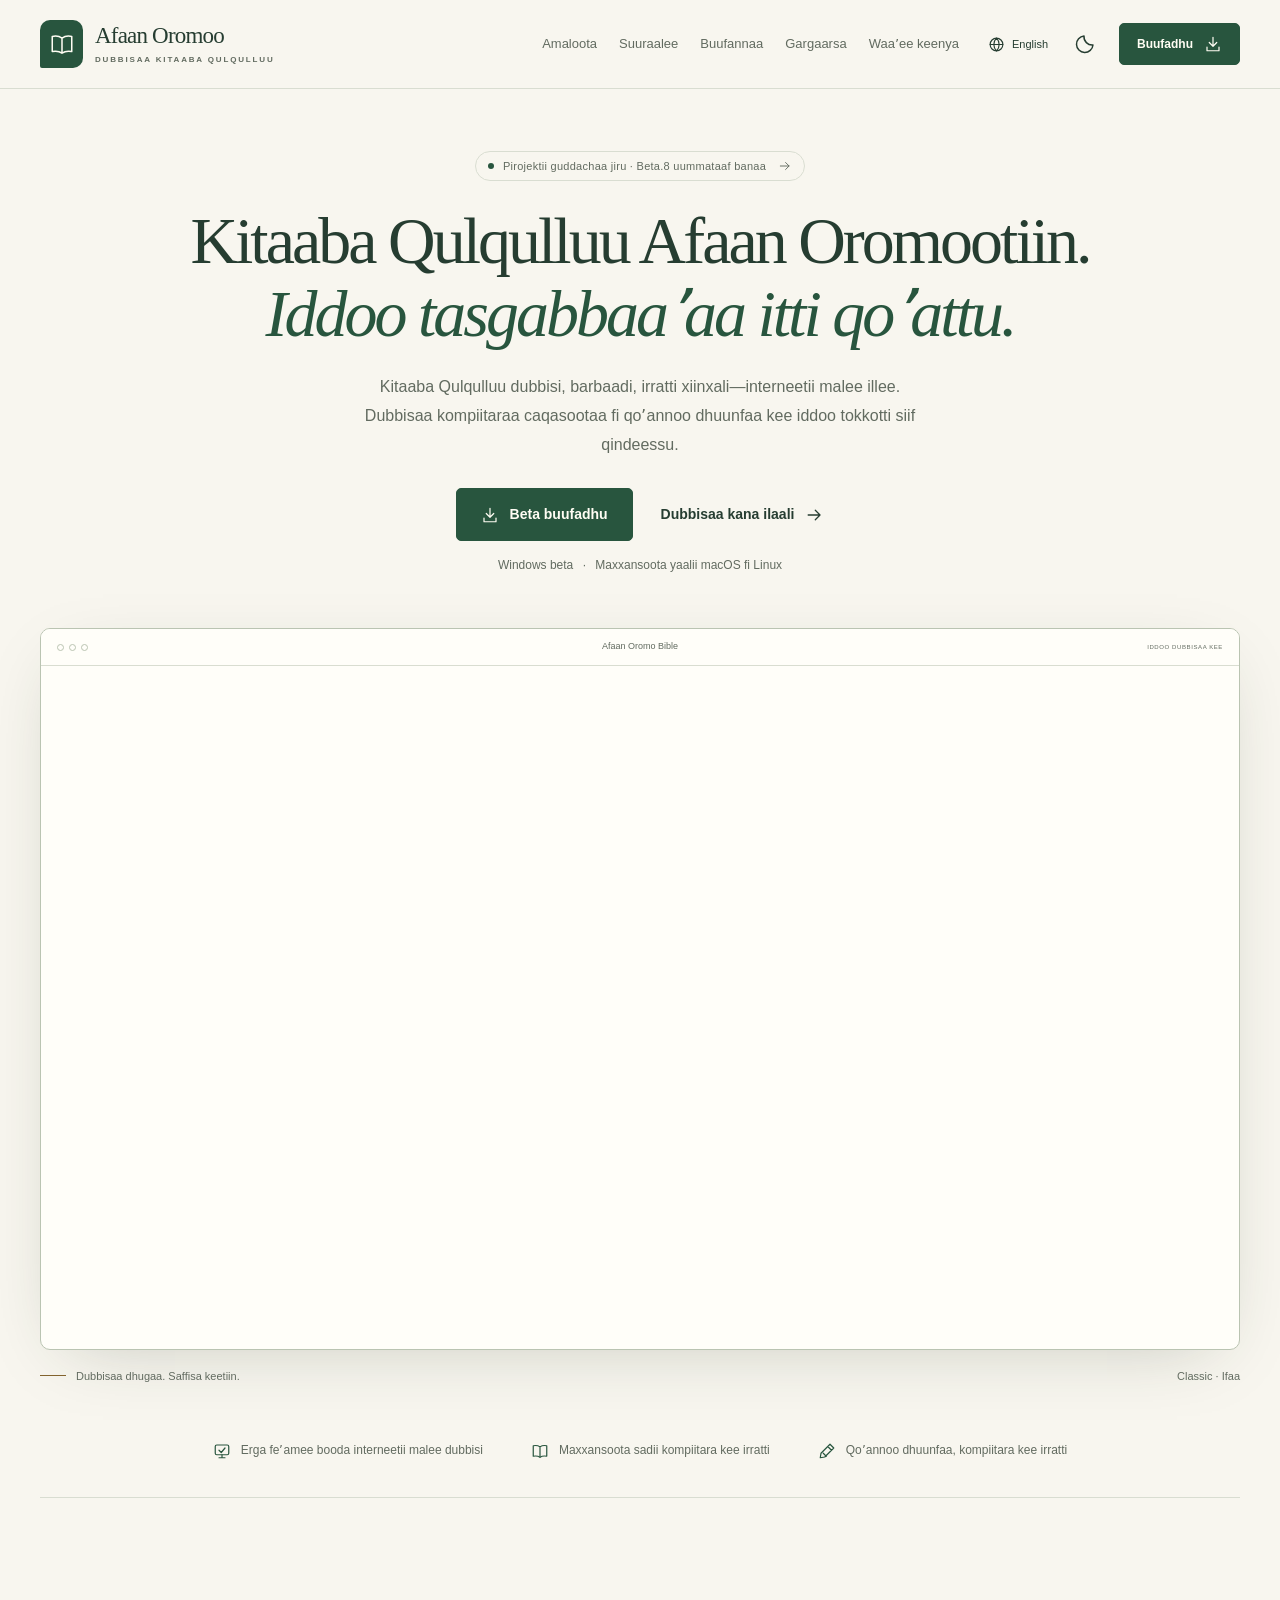
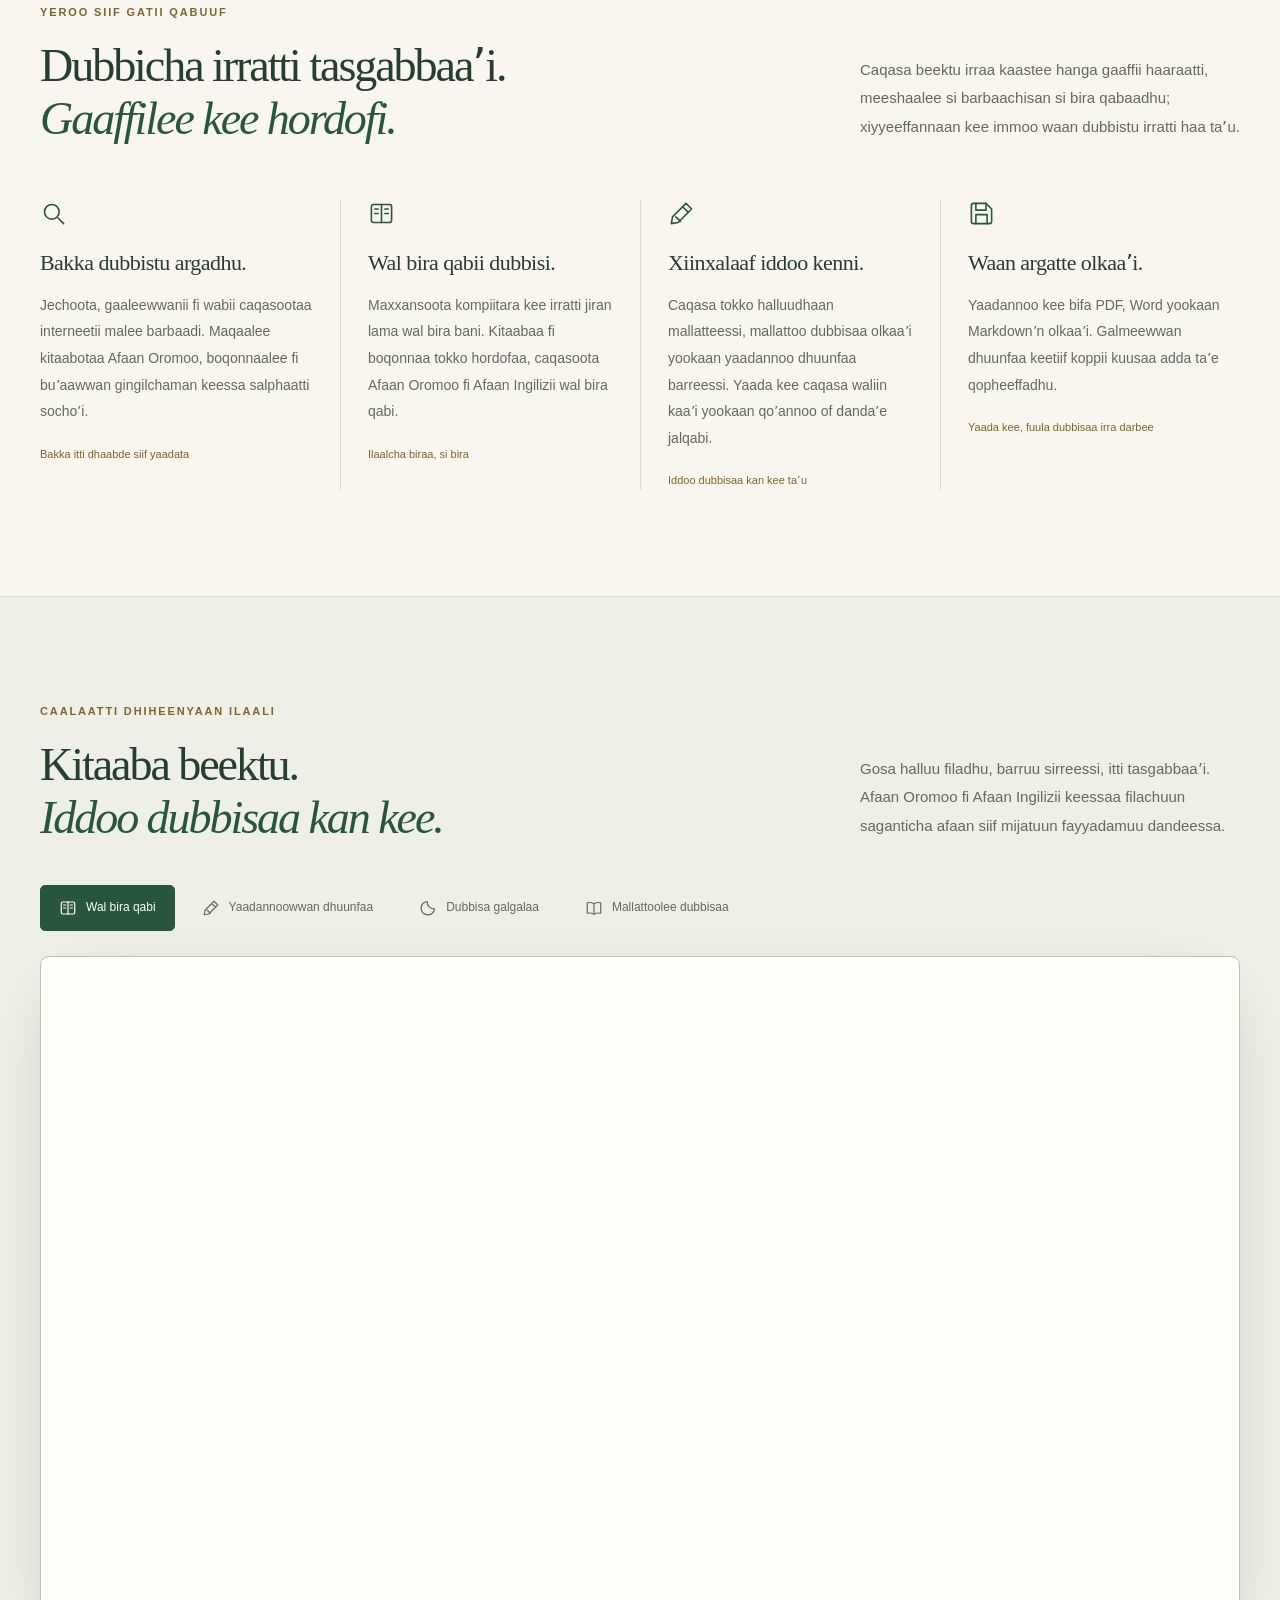
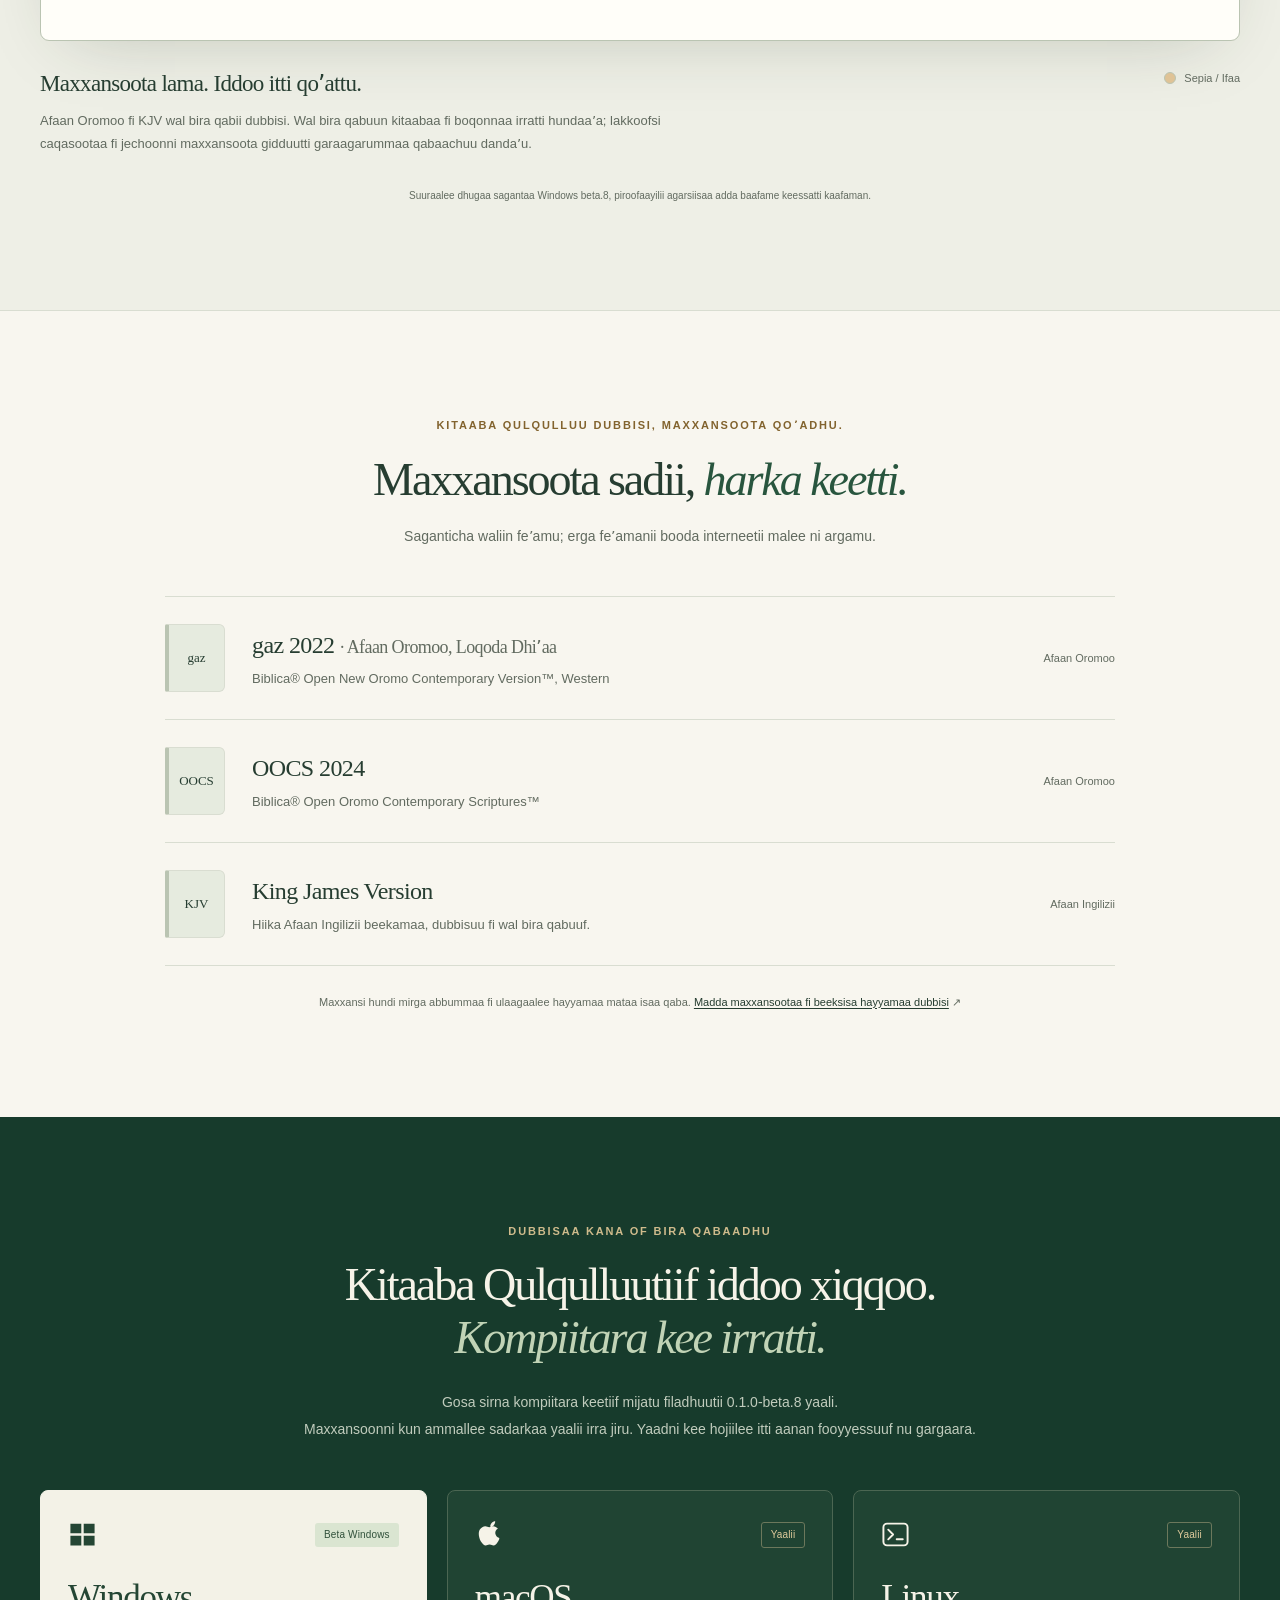
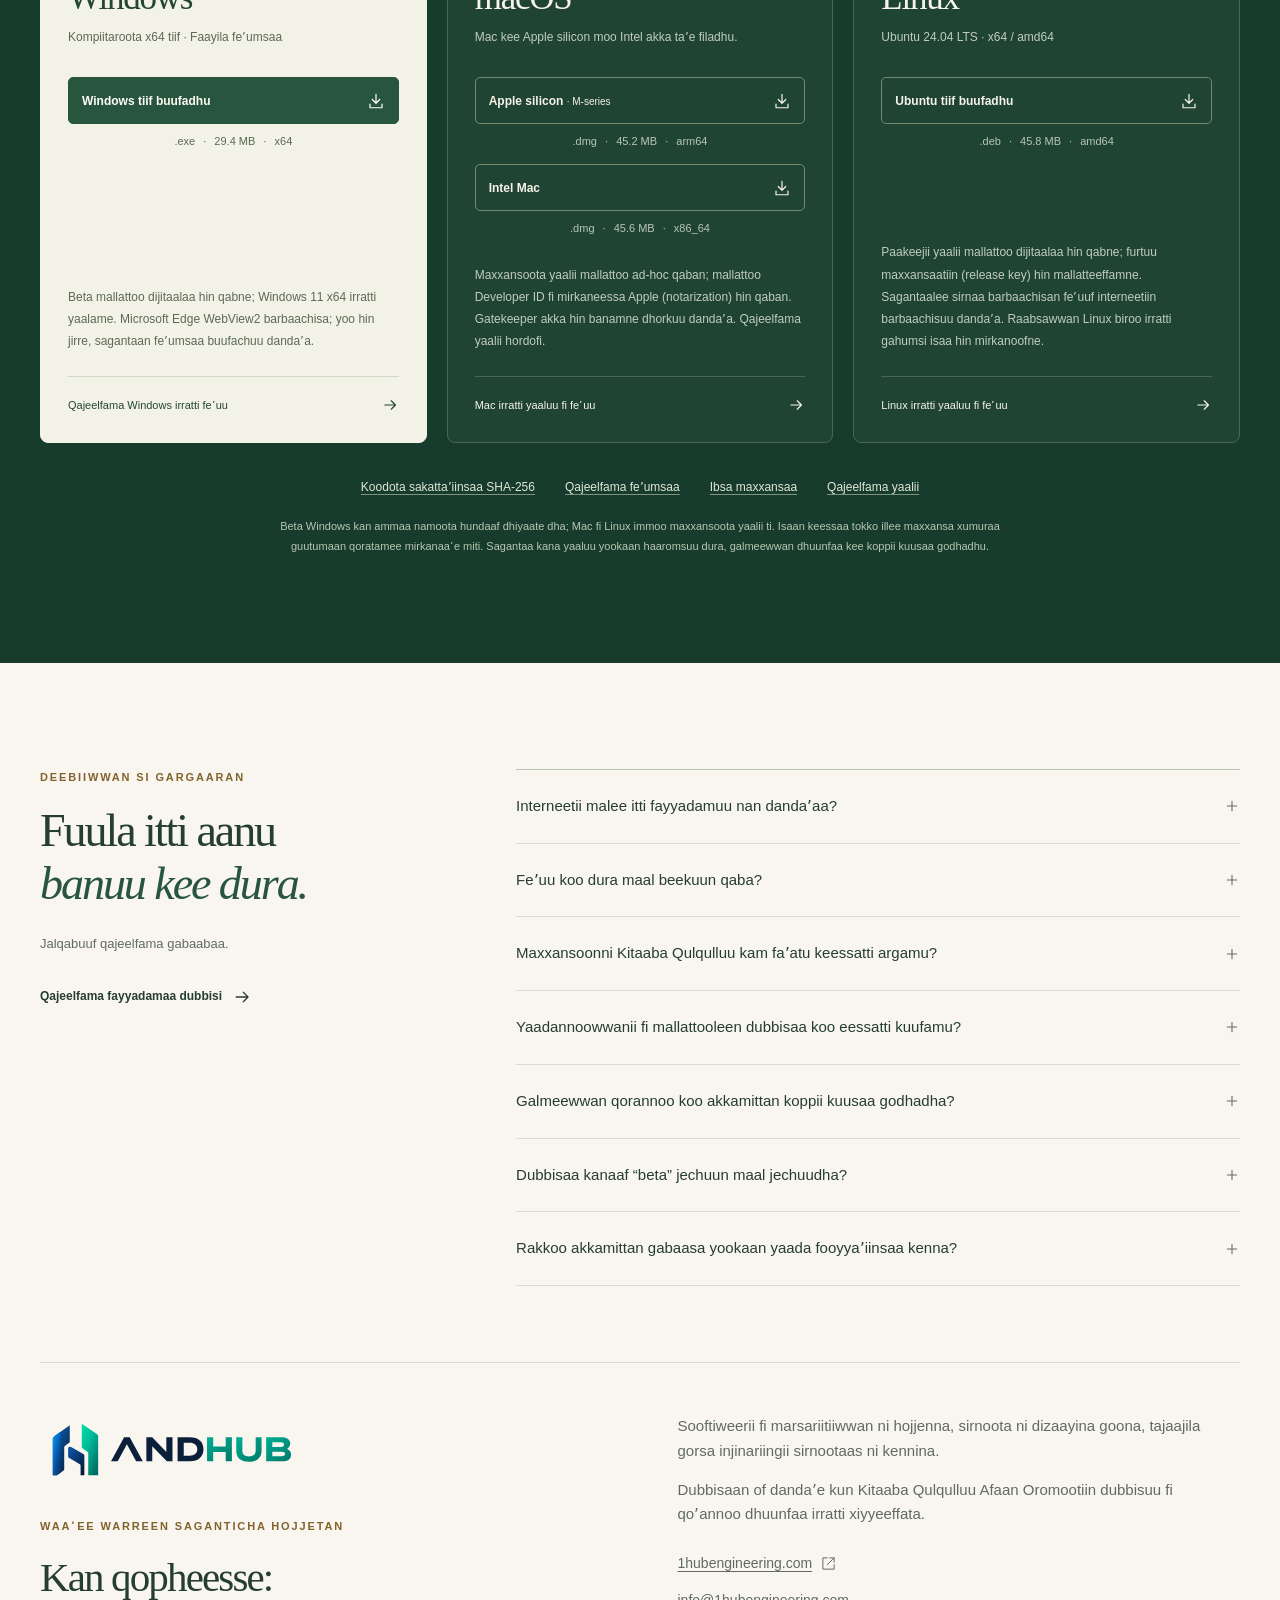
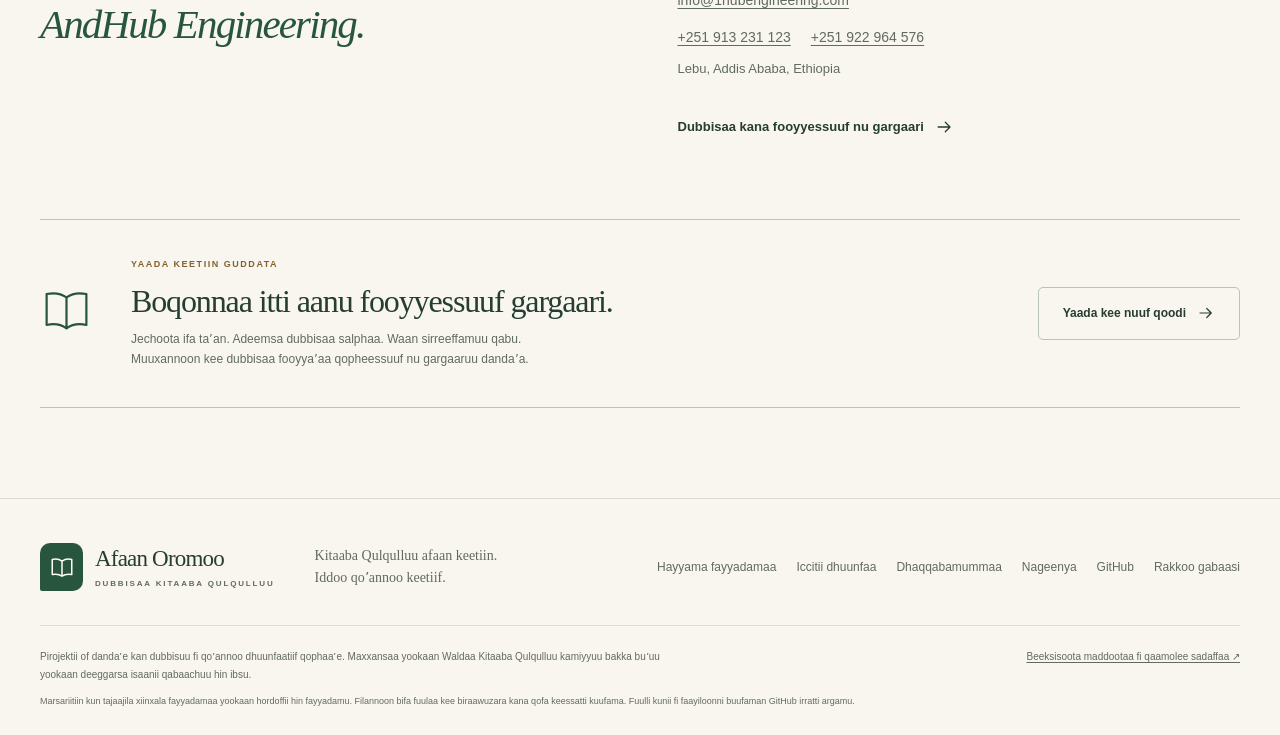
==== commit 37786138: "Improve website search discovery, sharing and keyboard accessibility" ====
--- a/website/om/index.html
+++ b/website/om/index.html
@@ -5,9 +5,11 @@
   <meta name="viewport" content="width=device-width, initial-scale=1">
   <meta name="color-scheme" content="light dark">
   <meta name="theme-color" content="#f8f6ef">
-  <title>Afaan Oromo Bible — Iddoo tasgabbaaʼaa interneetii malee dubbisuu fi qoʼachuuf</title>
+  <title>Afaan Oromo Bible — Interneetii malee dubbisi, qoʼadhu</title>
   <meta name="description" content="Kitaaba Qulqulluu Afaan Oromootiin interneetii malee dubbisi. Barbaadi, maxxansoota kompiitara kee irratti jiran wal bira qabi, caqasoota halluudhaan mallatteessi, yaadannoowwan dhuunfaas olkaaʼi. Beta dubbisaa kompiitaraa of dandaʼe kana buufadhu.">
   <meta name="referrer" content="strict-origin-when-cross-origin">
+  <meta name="robots" content="index, follow, max-image-preview:large">
+  <meta name="author" content="AndHub Engineering">
   <link rel="canonical" href="https://1hubengineering.github.io/afaan-oromo-bible-releases/om/">
   <link rel="alternate" hreflang="en" href="https://1hubengineering.github.io/afaan-oromo-bible-releases/">
   <link rel="alternate" hreflang="om" href="https://1hubengineering.github.io/afaan-oromo-bible-releases/om/">
@@ -15,20 +17,21 @@
   <link rel="icon" href="../assets/favicon.svg" type="image/svg+xml">
   <meta property="og:type" content="website">
   <meta property="og:locale" content="om_ET">
+  <meta property="og:locale:alternate" content="en_US">
   <meta property="og:site_name" content="Afaan Oromo Bible">
-  <meta property="og:title" content="Kitaaba Qulqulluu Afaan Oromootiin. Iddoo tasgabbaaʼaa itti qoʼattu.">
+  <meta property="og:title" content="Afaan Oromo Bible — Interneetii malee dubbisi, qoʼadhu">
   <meta property="og:description" content="Dubbisaa Kitaaba Qulqulluu kompiitaraa of dandaʼe, interneetii malee dubbisuu fi qoʼannoo dhuunfaatiif qophaaʼe. Dubbisaa kana ilaali; beta.8 buufadhu.">
   <meta property="og:url" content="https://1hubengineering.github.io/afaan-oromo-bible-releases/om/">
   <meta property="og:image" content="https://1hubengineering.github.io/afaan-oromo-bible-releases/assets/images/social-preview.png">
   <meta property="og:image:type" content="image/png">
-  <meta property="og:image:width" content="1920">
-  <meta property="og:image:height" content="1094">
-  <meta property="og:image:alt" content="Dubbisaa kompiitaraa Afaan Oromo Bible isa dhugaa, Kitaaba Qulqulluu fi caqasa halluudhaan mallatteeffame bifa Classic ifaatiin agarsiisu.">
+  <meta property="og:image:width" content="1280">
+  <meta property="og:image:height" content="640">
+  <meta property="og:image:alt" content="Afaan Oromo Bible fi suuraa dhugaa dubbisaa kompiitaraa, odeeffannoo buufannaa beta waliin.">
   <meta name="twitter:card" content="summary_large_image">
   <meta name="twitter:title" content="Afaan Oromo Bible — Interneetii malee dubbisi, qoʼadhu">
   <meta name="twitter:description" content="Kitaaba Qulqulluu, barbaacha, wal bira qabuu fi yaada dhuunfaa kee. Iddoo dubbisaa tasgabbaaʼaa kompiitara kee irratti.">
   <meta name="twitter:image" content="https://1hubengineering.github.io/afaan-oromo-bible-releases/assets/images/social-preview.png">
-  <meta name="twitter:image:alt" content="Suuraa dhugaa dubbisaa kompiitaraa Afaan Oromo Bible, bifa Classic ifaatiin.">
+  <meta name="twitter:image:alt" content="Afaan Oromo Bible fi suuraa dhugaa dubbisaa kompiitaraa, odeeffannoo buufannaa beta waliin.">
   <script src="../theme.js"></script>
   <link rel="stylesheet" href="../styles.css">
   <script src="../app.js" defer></script>
@@ -88,7 +91,7 @@
     </div>
   </header>
 
-  <main id="main">
+  <main id="main" tabindex="-1">
     <section class="hero container" aria-labelledby="hero-title">
       <div class="hero-copy">
         <a class="beta-label" href="https://github.com/1hubengineering/afaan-oromo-bible-releases/releases/tag/v0.1.0-beta.8"><span class="status-dot" aria-hidden="true"></span><span data-i18n="hero.beta">Pirojektii guddachaa jiru · Beta.8 uummataaf banaa</span><svg class="icon" aria-hidden="true"><use href="#i-arrow"/></svg></a>
@@ -140,22 +143,22 @@
           <button type="button" role="tab" id="tab-bookmarks" aria-controls="panel-bookmarks" aria-selected="false" tabindex="-1"><svg class="icon" aria-hidden="true"><use href="#i-book"/></svg><span data-i18n="gallery.tabs.bookmarks">Mallattoolee dubbisaa</span></button>
         </div>
         <div class="gallery-panels">
-          <figure class="gallery-panel" id="panel-compare" aria-labelledby="tab-compare">
+          <div class="gallery-panel" role="group" id="panel-compare" aria-labelledby="tab-compare"><figure>
             <div class="screenshot-frame"><a class="screenshot-link" href="../assets/images/compare-sepia.webp" data-lightbox data-caption="Afaan Oromoo fi KJV wal bira qabanii dubbisuu · Sepia / Ifaa. Wal bira qabuun kitaabaa fi boqonnaa irratti hundaaʼa; caqasoonni tokko tokkoon isaanii sirriitti wal simuu isaanii hin mirkaneessu." aria-label="Suuraa maxxansoota wal bira qabamanii guddisi"><img src="../assets/images/compare-sepia.webp" srcset="../assets/images/compare-sepia-960.webp 960w, ../assets/images/compare-sepia.webp 1920w" sizes="(max-width: 767px) calc(100vw - 40px), (max-width: 1279px) calc(100vw - 80px), 1200px" width="1920" height="1094" loading="lazy" decoding="async" alt="Iddoowwan dubbisaa lama bifa Sepiaʼtiin, bitaa irratti Maatewos boqonnaa 2 kan gaz Afaan Oromoo, mirga irratti immoo King James Version Afaan Ingilizii agarsiisan."><span class="image-expand"><svg class="icon" aria-hidden="true"><use href="#i-expand"/></svg><span>Guddisi</span></span></a></div>
             <figcaption><div><strong data-i18n="gallery.compare.title">Maxxansoota lama. Iddoo itti qoʼattu.</strong><p data-i18n="gallery.compare.caption">Afaan Oromoo fi KJV wal bira qabii dubbisi. Wal bira qabuun kitaabaa fi boqonnaa irratti hundaaʼa; lakkoofsi caqasootaa fi jechoonni maxxansoota gidduutti garaagarummaa qabaachuu dandaʼu.</p></div><span class="palette-label"><i class="palette-swatch swatch-sepia" aria-hidden="true"></i>Sepia / Ifaa</span></figcaption>
-          </figure>
-          <figure class="gallery-panel" id="panel-notes" aria-labelledby="tab-notes">
+          </figure></div>
+          <div class="gallery-panel" role="group" id="panel-notes" aria-labelledby="tab-notes"><figure>
             <div class="screenshot-frame"><a class="screenshot-link" href="../assets/images/notes-forest.webp" data-lightbox data-caption="Yaadannoo qoʼannoo caqasa waliin hidhame · Forest / Ifaa. Barruun mulʼatu hundi qabiyyee fakkeenyaa piroofaayilii adda baafame keessaa fudhatame dha." aria-label="Suuraa yaadannoowwan dhuunfaa guddisi"><img src="../assets/images/notes-forest.webp" srcset="../assets/images/notes-forest-960.webp 960w, ../assets/images/notes-forest.webp 1920w" sizes="(max-width: 767px) calc(100vw - 40px), (max-width: 1279px) calc(100vw - 80px), 1200px" width="1920" height="1094" loading="lazy" decoding="async" alt="Bifa Forest ifaa keessatti yaadannoo fakkeenyaa kan qoʼannoo Maatewos 2 Kitaaba Qulqulluu bira baname; filannoowwan bifa barruu sirreessuu fi caqasa itti hidhame agarsiisa."><span class="image-expand"><svg class="icon" aria-hidden="true"><use href="#i-expand"/></svg><span>Guddisi</span></span></a></div>
             <figcaption><div><strong data-i18n="gallery.notes.title">Yaada keetiif iddoo kenni.</strong><p data-i18n="gallery.notes.caption">Caqasni mulʼachaa utuu jiruu yaadannoo barreessi, bifa isaas sirreessi. Yaadannoon as mulʼatu fakkeenya agarsiisaati; galmee dhuunfaa miti.</p></div><span class="palette-label"><i class="palette-swatch swatch-forest" aria-hidden="true"></i>Forest / Ifaa</span></figcaption>
-          </figure>
-          <figure class="gallery-panel" id="panel-dark" aria-labelledby="tab-dark">
+          </figure></div>
+          <div class="gallery-panel" role="group" id="panel-dark" aria-labelledby="tab-dark"><figure>
             <div class="screenshot-frame"><a class="screenshot-link" href="../assets/images/compare-midnight.webp" data-lightbox data-caption="Wal bira qabanii dubbisuu · Midnight / Dukkanaaʼaa. Gosoota halluu sagantichaa shanan keessaa tokkoon tokkoon isaanii bifa ifaa, dukkanaaʼaa yookaan bifa sirna kompiitaraa hordofu addatti filachuuf si dandeessisu." aria-label="Suuraa bifa dukkanaaʼaa guddisi"><img src="../assets/images/compare-midnight.webp" srcset="../assets/images/compare-midnight-960.webp 960w, ../assets/images/compare-midnight.webp 1920w" sizes="(max-width: 767px) calc(100vw - 40px), (max-width: 1279px) calc(100vw - 80px), 1200px" width="1920" height="1094" loading="lazy" decoding="async" alt="Afaan Oromoo fi KJV bifa Midnight dukkanaaʼaatiin wal bira qabuu; barruu Kitaaba Qulqulluu ifaa iddoo dubbisaa cuquliisa dukkanaaʼaa irratti, caqasa immoo halluu roosaatiin mallatteeffame agarsiisa."><span class="image-expand"><svg class="icon" aria-hidden="true"><use href="#i-expand"/></svg><span>Guddisi</span></span></a></div>
             <figcaption><div><strong data-i18n="gallery.dark.title">Bifa fuulaa yeroo keetiif mijeessi.</strong><p data-i18n="gallery.dark.caption">Gosoota halluu shan; tokkoon tokkoon isaanii bifa ifaa, dukkanaaʼaa yookaan bifa sirna kompiitaraa hordofuu ni deeggaru. Hamma barruu Kitaaba Qulqulluu, fageenya sararootaa fi balʼina dubbisaa siif mijatutti sirreessi.</p></div><span class="palette-label"><i class="palette-swatch swatch-midnight" aria-hidden="true"></i>Midnight / Dukkanaaʼaa</span></figcaption>
-          </figure>
-          <figure class="gallery-panel" id="panel-bookmarks" aria-labelledby="tab-bookmarks">
+          </figure></div>
+          <div class="gallery-panel" role="group" id="panel-bookmarks" aria-labelledby="tab-bookmarks"><figure>
             <div class="screenshot-frame"><a class="screenshot-link" href="../assets/images/bookmarks-plum.webp" data-lightbox data-caption="Mallattoolee dubbisaa caqasoota olkaaʼamanii · Plum / Dukkanaaʼaa. Maqaaleen mallattoolee as mulʼatan fakkeenya agarsiisaati; galmeewwan dhuunfaa miti." aria-label="Suuraa mallattoolee dubbisaa guddisi"><img src="../assets/images/bookmarks-plum.webp" srcset="../assets/images/bookmarks-plum-960.webp 960w, ../assets/images/bookmarks-plum.webp 1920w" sizes="(max-width: 767px) calc(100vw - 40px), (max-width: 1279px) calc(100vw - 80px), 1200px" width="1920" height="1094" loading="lazy" decoding="async" alt="Bifa dubbisaa Plum dukkanaaʼaa, cinaacha mallattoolee dubbisaa keessatti mallattoolee fakkeenyaa sadii maqaan isaanii ifatti barreeffame agarsiisu: Maatewos 2, Roomaa 8 fi Faarfannaa 23."><span class="image-expand"><svg class="icon" aria-hidden="true"><use href="#i-expand"/></svg><span>Guddisi</span></span></a></div>
             <figcaption><div><strong data-i18n="gallery.bookmarks.title">Caqasa si tuqeetti deebiʼi.</strong><p data-i18n="gallery.bookmarks.caption">Caqasoota olkaaʼatteef maqaa siif galu kenni; yeroo barbaaddutti itti deebiʼi. Maqaaleen mallattoolee dubbisaa as mulʼatan fakkeenya agarsiisaati.</p></div><span class="palette-label"><i class="palette-swatch swatch-plum" aria-hidden="true"></i>Plum / Dukkanaaʼaa</span></figcaption>
-          </figure>
+          </figure></div>
         </div>
         <p class="gallery-provenance" data-i18n="gallery.provenance">Suuraalee dhugaa sagantaa Windows beta.8, piroofaayilii agarsiisaa adda baafame keessatti kaafaman.</p>
       </div>
@@ -236,7 +239,7 @@
   </main>
 
   <footer class="site-footer">
-    <div class="container"><div class="footer-top"><a class="brand" href="#top" aria-label="Fuula jalqabaa Afaan Oromo Bible"><span class="brand-mark"><svg class="icon" aria-hidden="true"><use href="#i-book"/></svg></span><span class="brand-name">Afaan Oromoo<span>DUBBISAA KITAABA QULQULLUU</span></span></a><p data-i18n="footer.tagline">Kitaaba Qulqulluu afaan keetiin.<br>Iddoo qoʼannoo keetiif.</p><nav aria-label="Maddoota pirojektii"><a href="https://github.com/1hubengineering/afaan-oromo-bible-releases/blob/main/LICENSING.md">Hayyama fayyadamaa</a><a href="https://github.com/1hubengineering/afaan-oromo-bible-releases/blob/main/PRIVACY.md">Iccitii dhuunfaa</a><a href="https://github.com/1hubengineering/afaan-oromo-bible-releases/blob/main/SECURITY.md">Nageenya</a><a href="https://github.com/1hubengineering/afaan-oromo-bible-releases">GitHub</a><a href="https://github.com/1hubengineering/afaan-oromo-bible-releases/issues/new?template=bug_report.yml">Rakkoo gabaasi</a></nav></div><div class="footer-bottom"><p data-i18n="footer.independence">Pirojektii of dandaʼe kan dubbisuu fi qoʼannoo dhuunfaatiif qophaaʼe. Maxxansaa yookaan Waldaa Kitaaba Qulqulluu kamiyyuu bakka buʼuu yookaan deeggarsa isaanii qabaachuu hin ibsu.</p><a href="https://github.com/1hubengineering/afaan-oromo-bible-releases/blob/main/THIRD_PARTY_NOTICES.md">Beeksisoota maddootaa fi qaamolee sadaffaa ↗</a></div><p class="site-privacy" data-i18n="footer.sitePrivacy">Marsariitiin kun tajaajila xiinxala fayyadamaa yookaan hordoffii hin fayyadamu. Filannoon bifa fuulaa kee biraawuzara kana qofa keessatti kuufama. Fuulli kunii fi faayiloonni buufaman GitHub irratti argamu.</p></div>
+    <div class="container"><div class="footer-top"><a class="brand" href="#top" aria-label="Fuula jalqabaa Afaan Oromo Bible"><span class="brand-mark"><svg class="icon" aria-hidden="true"><use href="#i-book"/></svg></span><span class="brand-name">Afaan Oromoo<span>DUBBISAA KITAABA QULQULLUU</span></span></a><p data-i18n="footer.tagline">Kitaaba Qulqulluu afaan keetiin.<br>Iddoo qoʼannoo keetiif.</p><nav aria-label="Maddoota pirojektii"><a href="https://github.com/1hubengineering/afaan-oromo-bible-releases/blob/main/LICENSING.md">Hayyama fayyadamaa</a><a href="https://github.com/1hubengineering/afaan-oromo-bible-releases/blob/main/PRIVACY.md">Iccitii dhuunfaa</a><a href="https://github.com/1hubengineering/afaan-oromo-bible-releases/blob/main/ACCESSIBILITY.md">Dhaqqabamummaa</a><a href="https://github.com/1hubengineering/afaan-oromo-bible-releases/blob/main/SECURITY.md">Nageenya</a><a href="https://github.com/1hubengineering/afaan-oromo-bible-releases">GitHub</a><a href="https://github.com/1hubengineering/afaan-oromo-bible-releases/issues/new?template=bug_report.yml">Rakkoo gabaasi</a></nav></div><div class="footer-bottom"><p data-i18n="footer.independence">Pirojektii of dandaʼe kan dubbisuu fi qoʼannoo dhuunfaatiif qophaaʼe. Maxxansaa yookaan Waldaa Kitaaba Qulqulluu kamiyyuu bakka buʼuu yookaan deeggarsa isaanii qabaachuu hin ibsu.</p><a href="https://github.com/1hubengineering/afaan-oromo-bible-releases/blob/main/THIRD_PARTY_NOTICES.md">Beeksisoota maddootaa fi qaamolee sadaffaa ↗</a></div><p class="site-privacy" data-i18n="footer.sitePrivacy">Marsariitiin kun tajaajila xiinxala fayyadamaa yookaan hordoffii hin fayyadamu. Filannoon bifa fuulaa kee biraawuzara kana qofa keessatti kuufama. Fuulli kunii fi faayiloonni buufaman GitHub irratti argamu.</p></div>
   </footer>
 
   <dialog class="image-dialog" aria-labelledby="dialog-title">
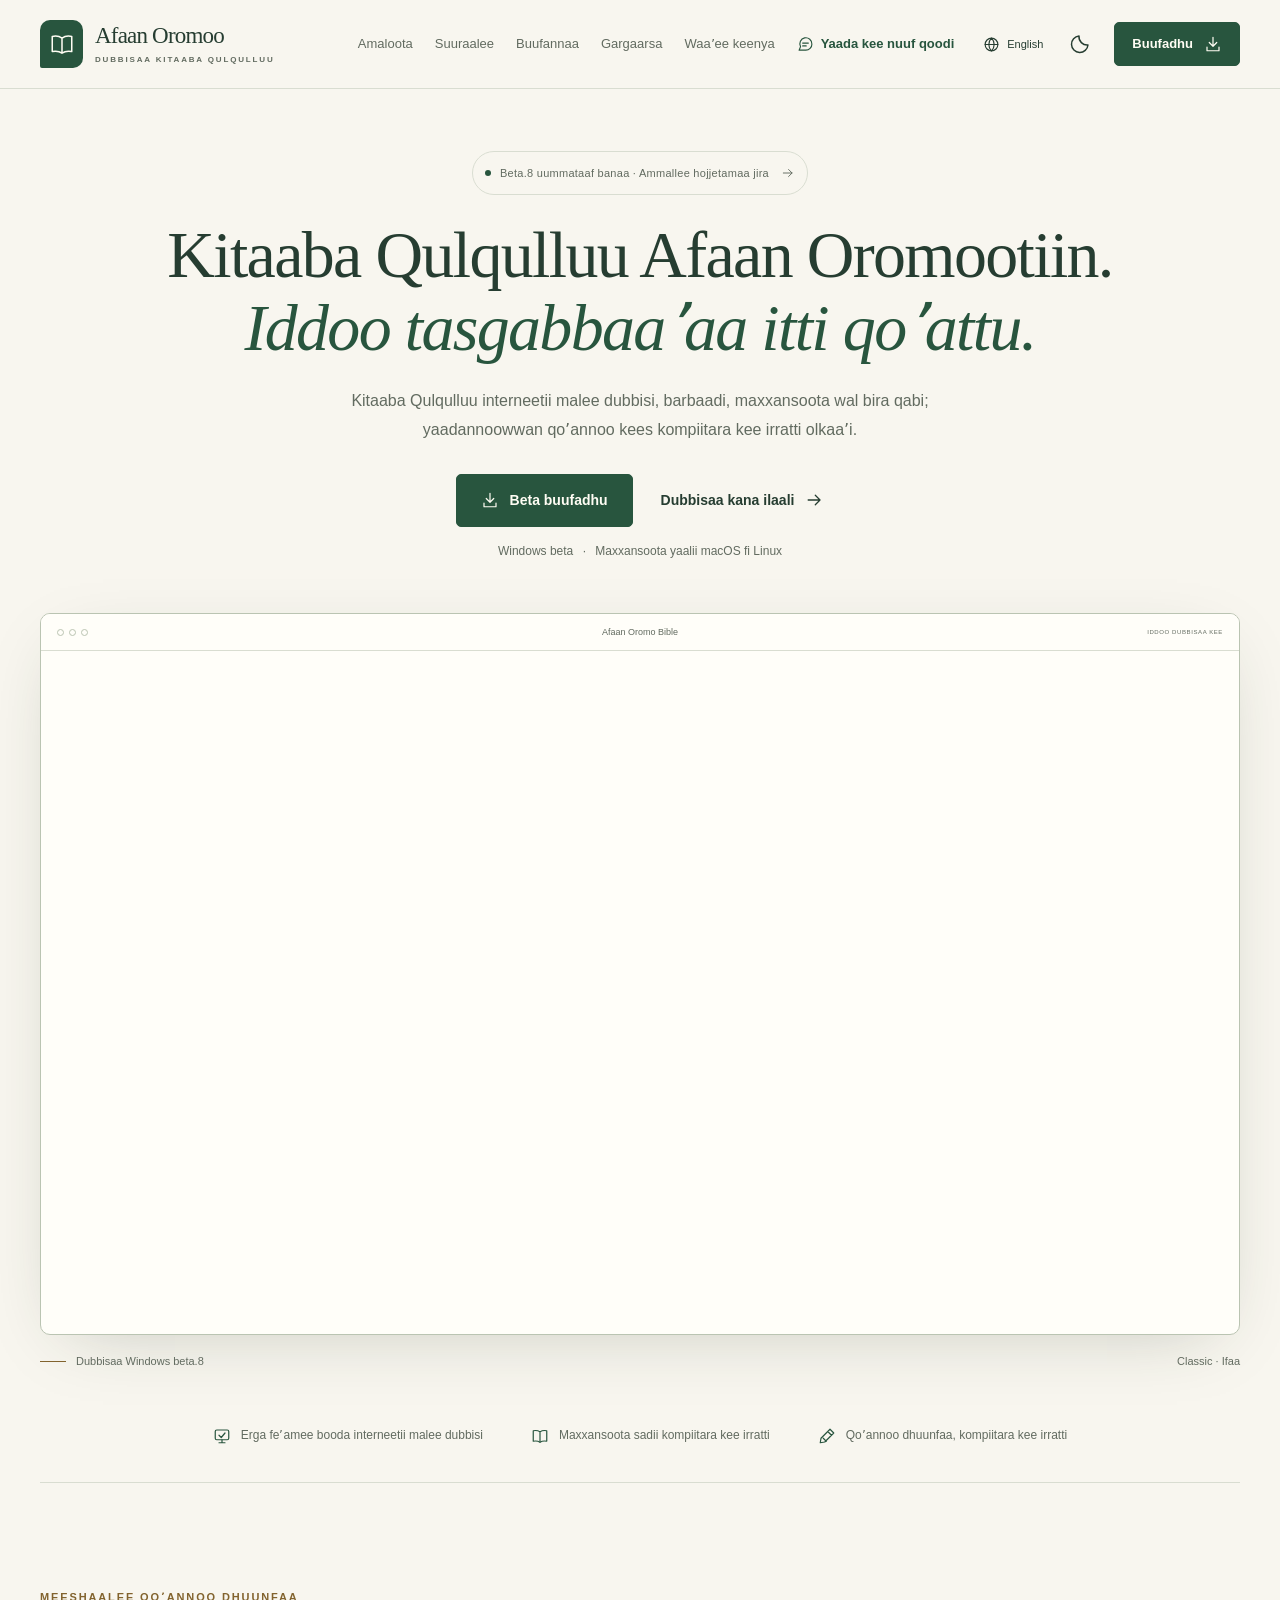
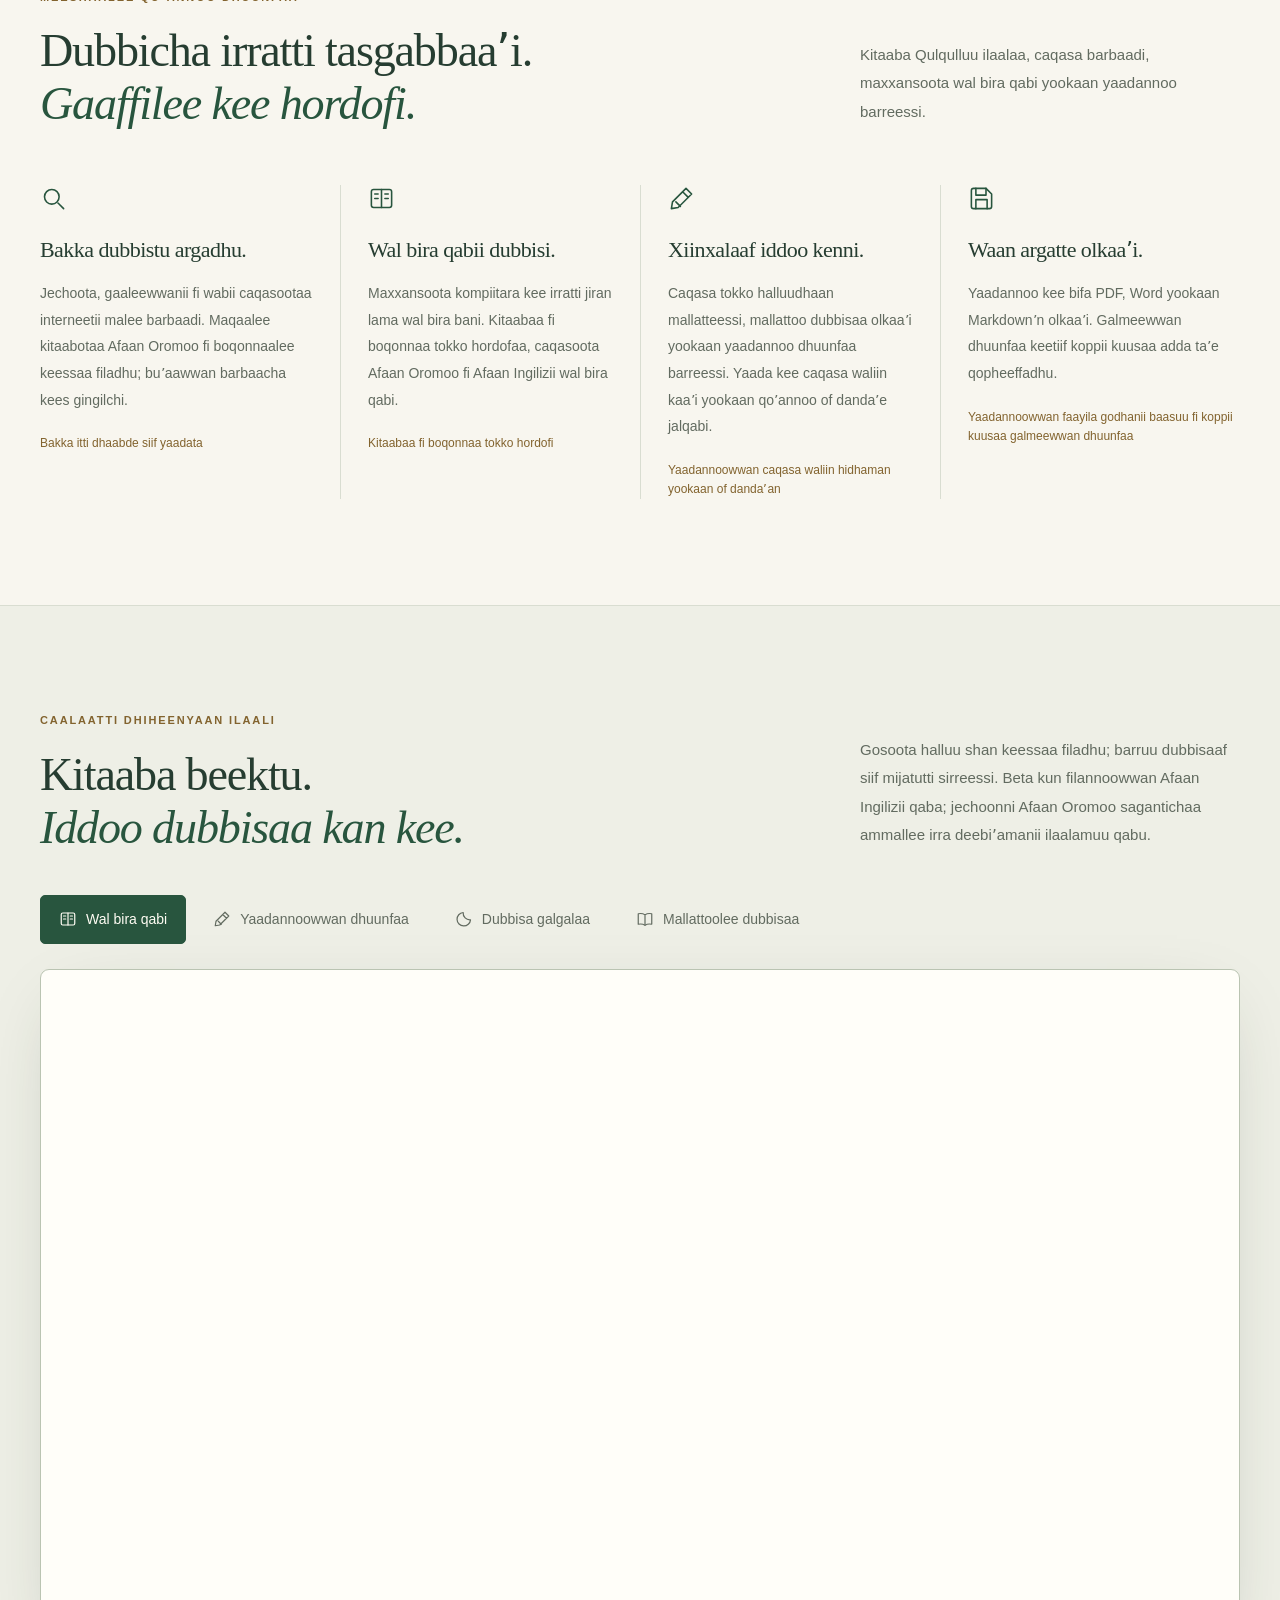
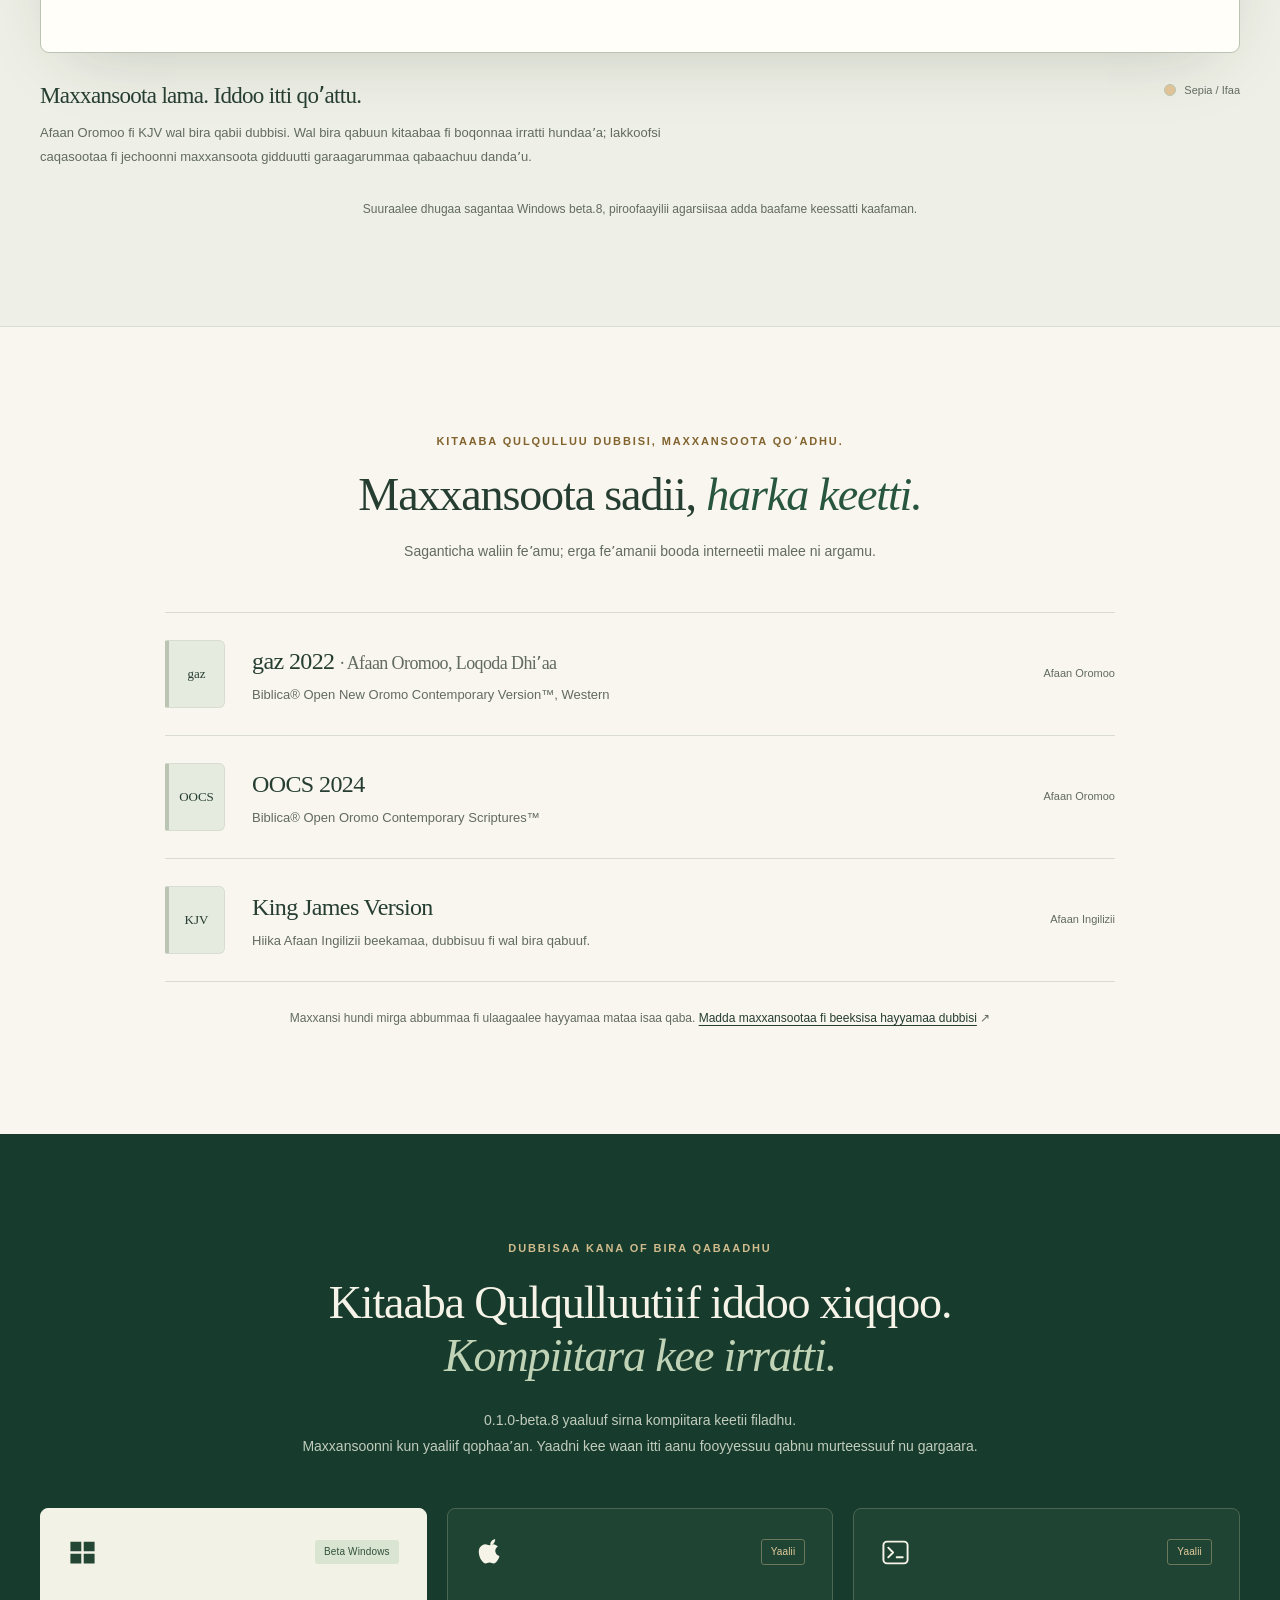
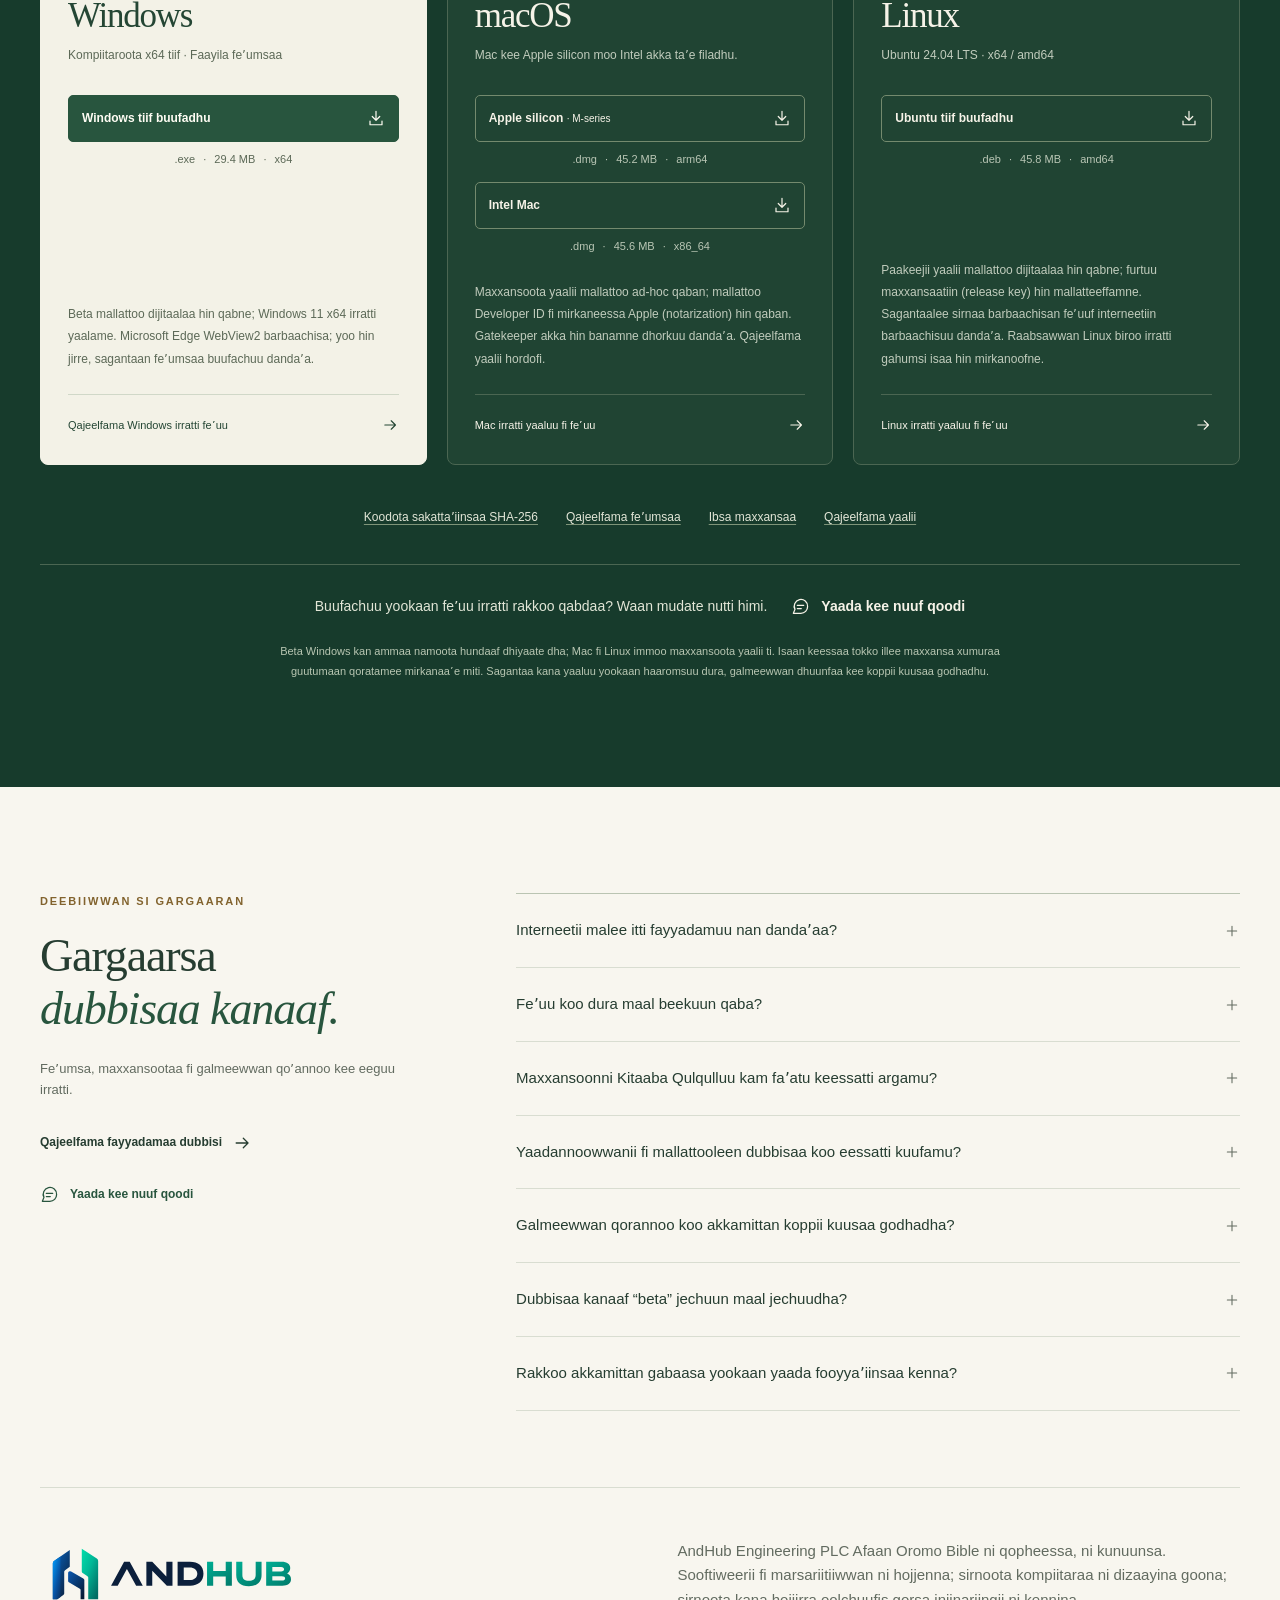
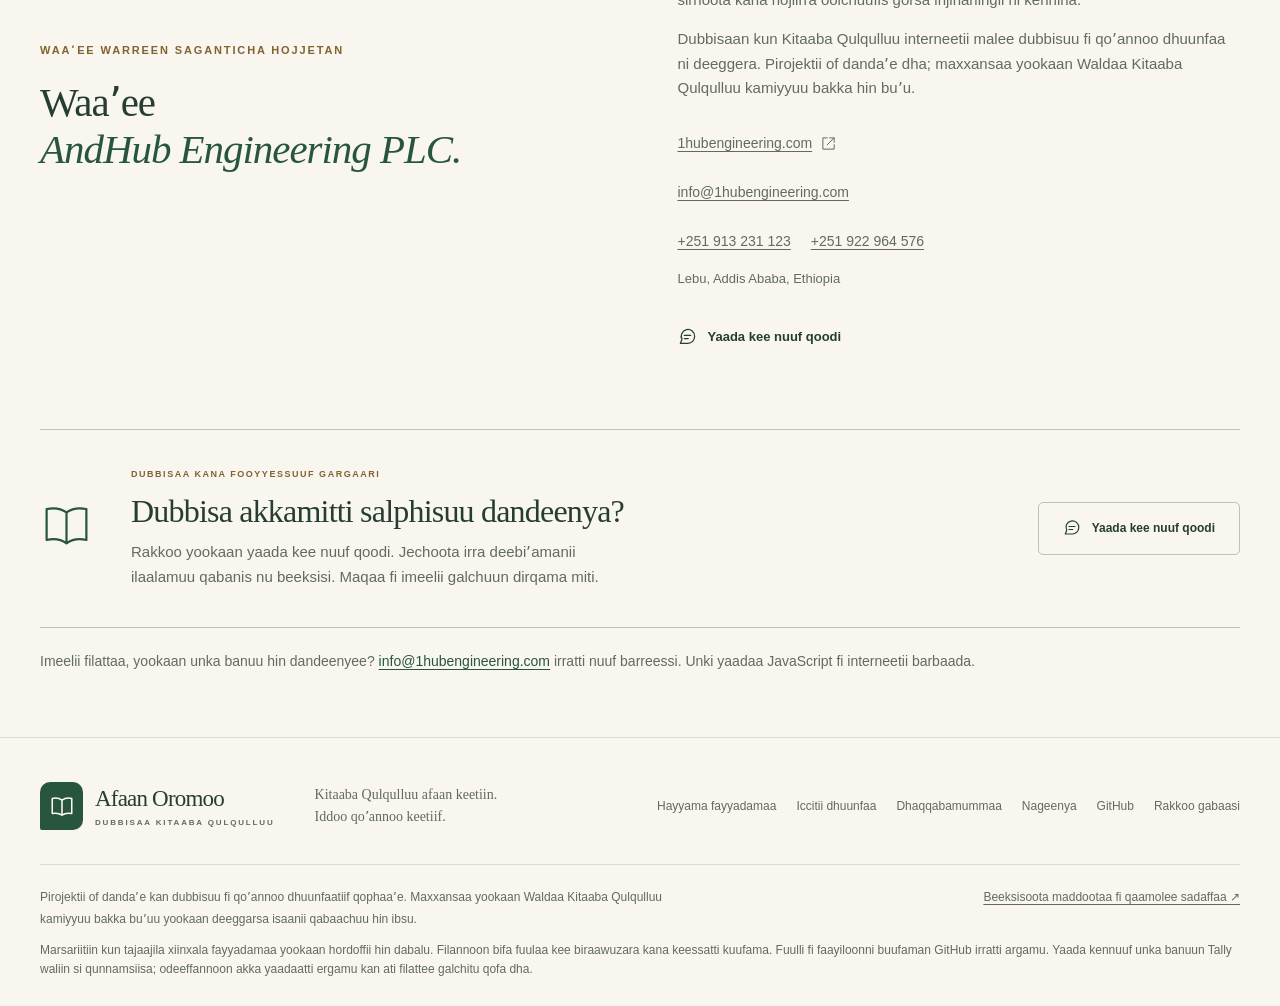
==== commit 777fb503: "Add bilingual Tally feedback and refine website usability" ====
--- a/website/om/index.html
+++ b/website/om/index.html
@@ -35,6 +35,8 @@
   <script src="../theme.js"></script>
   <link rel="stylesheet" href="../styles.css">
   <script src="../app.js" defer></script>
+  <script src="../feedback-config.js" defer></script>
+  <script src="../feedback.js" defer></script>
 </head>
 <body>
   <a class="skip-link" href="#main" data-i18n="navigation.skip">Gara qabiyyeetti darbi</a>
@@ -59,6 +61,7 @@
       <symbol id="i-windows" viewBox="0 0 24 24"><path d="M2 3h9v8H2zm11 0h9v8h-9zM2 13h9v8H2zm11 0h9v8h-9z" fill="currentColor" stroke="none"/></symbol>
       <symbol id="i-apple" viewBox="0 0 24 24"><path d="M16.7 2.2c.1 1.3-.4 2.5-1.2 3.4-.8.9-2 1.4-3.1 1.3-.1-1.2.4-2.4 1.2-3.2.8-.9 2-1.5 3.1-1.5ZM20.3 17.9c-.5 1.2-.8 1.8-1.5 2.8-.9 1.3-2.1 2.9-3.6 2.9-1.3 0-1.6-.9-3.4-.9-1.9 0-2.2.9-3.5.9-1.4 0-2.6-1.4-3.5-2.7C2.2 17.2 1.5 12 3.2 9.4 4.4 7.6 6.2 6.5 8 6.5c1.4 0 2.3.9 3.5.9 1.2 0 2-.9 3.5-.9 1.5 0 3 .8 4.1 2.1-3.5 1.9-2.9 6.9 1.2 8.4v.9Z" fill="currentColor" stroke="none" transform="translate(1 -1) scale(.94)"/></symbol>
       <symbol id="i-terminal" viewBox="0 0 24 24"><rect x="2" y="3" width="20" height="18" rx="3"/><path d="m6 8 4 4-4 4m7 0h5"/></symbol>
+      <symbol id="i-feedback" viewBox="0 0 24 24"><path d="M21 11.5a8.5 8.5 0 0 1-8.5 8.5H3l2-5a8.5 8.5 0 1 1 16-3.5Z"/><path d="M8 10h8m-8 4h5"/></symbol>
       <symbol id="i-language" viewBox="0 0 24 24"><circle cx="12" cy="12" r="9"/><path d="M3 12h18M12 3c5 5 5 13 0 18-5-5-5-13 0-18Z"/></symbol>
     </defs>
   </svg>
@@ -75,6 +78,7 @@
         <a href="#downloads" data-i18n="navigation.downloads">Buufannaa</a>
         <a href="#help" data-i18n="navigation.help">Gargaarsa</a>
         <a href="#about" data-i18n="navigation.about">Waaʼee keenya</a>
+        <a class="nav-feedback" href="#feedback" data-feedback><svg class="icon" aria-hidden="true"><use href="#i-feedback"/></svg><span>Yaada kee nuuf qoodi</span></a>
       </nav>
       <div class="header-actions">
         <a class="language-switch" href="../" lang="en" hreflang="en" aria-label="Fuula kana Afaan Ingiliziitiin dubbisi"><svg class="icon" aria-hidden="true"><use href="#i-language"/></svg><span class="language-long">English</span><span class="language-short" aria-hidden="true">EN</span></a>
@@ -94,9 +98,9 @@
   <main id="main" tabindex="-1">
     <section class="hero container" aria-labelledby="hero-title">
       <div class="hero-copy">
-        <a class="beta-label" href="https://github.com/1hubengineering/afaan-oromo-bible-releases/releases/tag/v0.1.0-beta.8"><span class="status-dot" aria-hidden="true"></span><span data-i18n="hero.beta">Pirojektii guddachaa jiru · Beta.8 uummataaf banaa</span><svg class="icon" aria-hidden="true"><use href="#i-arrow"/></svg></a>
+        <a class="beta-label" href="https://github.com/1hubengineering/afaan-oromo-bible-releases/releases/tag/v0.1.0-beta.8"><span class="status-dot" aria-hidden="true"></span><span data-i18n="hero.beta">Beta.8 uummataaf banaa · Ammallee hojjetamaa jira</span><svg class="icon" aria-hidden="true"><use href="#i-arrow"/></svg></a>
         <h1 id="hero-title" data-i18n="hero.title">Kitaaba Qulqulluu Afaan Oromootiin.<br><em>Iddoo tasgabbaaʼaa itti qoʼattu.</em></h1>
-        <p class="hero-description" data-i18n="hero.description">Kitaaba Qulqulluu dubbisi, barbaadi, irratti xiinxali—interneetii malee illee.<br class="desktop-break"> Dubbisaa kompiitaraa caqasootaa fi qoʼannoo dhuunfaa kee iddoo tokkotti siif qindeessu.</p>
+        <p class="hero-description" data-i18n="hero.description">Kitaaba Qulqulluu interneetii malee dubbisi, barbaadi, maxxansoota wal bira qabi; yaadannoowwan qoʼannoo kees kompiitara kee irratti olkaaʼi.</p>
         <div class="hero-actions">
           <a class="button" href="#downloads"><svg class="icon" aria-hidden="true"><use href="#i-download"/></svg><span data-i18n="hero.download">Beta buufadhu</span></a>
           <a class="text-link" href="#screenshots"><span data-i18n="hero.explore">Dubbisaa kana ilaali</span><svg class="icon" aria-hidden="true"><use href="#i-arrow"/></svg></a>
@@ -111,7 +115,7 @@
             <span class="image-expand"><svg class="icon" aria-hidden="true"><use href="#i-expand"/></svg><span>Dhiheenyaan ilaali</span></span>
           </a>
         </div>
-        <figcaption><span class="caption-rule" aria-hidden="true"></span><span data-i18n="hero.caption">Dubbisaa dhugaa. Saffisa keetiin.</span><span class="figure-detail">Classic · Ifaa</span></figcaption>
+        <figcaption><span class="caption-rule" aria-hidden="true"></span><span data-i18n="hero.caption">Dubbisaa Windows beta.8</span><span class="figure-detail">Classic · Ifaa</span></figcaption>
       </figure>
       <ul class="quiet-benefits" aria-label="Gabaabumatti">
         <li><svg class="icon" aria-hidden="true"><use href="#i-offline"/></svg><span data-i18n="benefit.offline">Erga feʼamee booda interneetii malee dubbisi</span></li>
@@ -122,20 +126,20 @@
 
     <section class="experience section-space container" id="features" aria-labelledby="experience-title">
       <div class="section-intro">
-        <div><p class="eyebrow" data-i18n="features.eyebrow">YEROO SIIF GATII QABUUF</p><h2 id="experience-title" data-i18n="features.title">Dubbicha irratti tasgabbaaʼi.<br><em>Gaaffilee kee hordofi.</em></h2></div>
-        <p class="section-summary" data-i18n="features.summary">Caqasa beektu irraa kaastee hanga gaaffii haaraatti, meeshaalee si barbaachisan si bira qabaadhu; xiyyeeffannaan kee immoo waan dubbistu irratti haa taʼu.</p>
+        <div><p class="eyebrow" data-i18n="features.eyebrow">MEESHAALEE QOʼANNOO DHUUNFAA</p><h2 id="experience-title" data-i18n="features.title">Dubbicha irratti tasgabbaaʼi.<br><em>Gaaffilee kee hordofi.</em></h2></div>
+        <p class="section-summary" data-i18n="features.summary">Kitaaba Qulqulluu ilaalaa, caqasa barbaadi, maxxansoota wal bira qabi yookaan yaadannoo barreessi.</p>
       </div>
       <div class="feature-grid">
-        <article class="feature"><span class="feature-icon"><svg class="icon" aria-hidden="true"><use href="#i-search"/></svg></span><h3 data-i18n="features.read.title">Bakka dubbistu argadhu.</h3><p data-i18n="features.read.description">Jechoota, gaaleewwanii fi wabii caqasootaa interneetii malee barbaadi. Maqaalee kitaabotaa Afaan Oromoo, boqonnaalee fi buʼaawwan gingilchaman keessa salphaatti sochoʼi.</p><span class="feature-note" data-i18n="features.read.note">Bakka itti dhaabde siif yaadata</span></article>
-        <article class="feature"><span class="feature-icon"><svg class="icon" aria-hidden="true"><use href="#i-compare"/></svg></span><h3 data-i18n="features.compare.title">Wal bira qabii dubbisi.</h3><p data-i18n="features.compare.description">Maxxansoota kompiitara kee irratti jiran lama wal bira bani. Kitaabaa fi boqonnaa tokko hordofaa, caqasoota Afaan Oromoo fi Afaan Ingilizii wal bira qabi.</p><span class="feature-note" data-i18n="features.compare.note">Ilaalcha biraa, si bira</span></article>
-        <article class="feature"><span class="feature-icon"><svg class="icon" aria-hidden="true"><use href="#i-pen"/></svg></span><h3 data-i18n="features.notes.title">Xiinxalaaf iddoo kenni.</h3><p data-i18n="features.notes.description">Caqasa tokko halluudhaan mallatteessi, mallattoo dubbisaa olkaaʼi yookaan yaadannoo dhuunfaa barreessi. Yaada kee caqasa waliin kaaʼi yookaan qoʼannoo of dandaʼe jalqabi.</p><span class="feature-note" data-i18n="features.notes.note">Iddoo dubbisaa kan kee taʼu</span></article>
-        <article class="feature"><span class="feature-icon"><svg class="icon" aria-hidden="true"><use href="#i-save"/></svg></span><h3 data-i18n="features.backup.title">Waan argatte olkaaʼi.</h3><p data-i18n="features.backup.description">Yaadannoo kee bifa PDF, Word yookaan Markdownʼn olkaaʼi. Galmeewwan dhuunfaa keetiif koppii kuusaa adda taʼe qopheeffadhu.</p><span class="feature-note" data-i18n="features.backup.note">Yaada kee, fuula dubbisaa irra darbee</span></article>
+        <article class="feature"><span class="feature-icon"><svg class="icon" aria-hidden="true"><use href="#i-search"/></svg></span><h3 data-i18n="features.read.title">Bakka dubbistu argadhu.</h3><p data-i18n="features.read.description">Jechoota, gaaleewwanii fi wabii caqasootaa interneetii malee barbaadi. Maqaalee kitaabotaa Afaan Oromoo fi boqonnaalee keessaa filadhu; buʼaawwan barbaacha kees gingilchi.</p><span class="feature-note" data-i18n="features.read.note">Bakka itti dhaabde siif yaadata</span></article>
+        <article class="feature"><span class="feature-icon"><svg class="icon" aria-hidden="true"><use href="#i-compare"/></svg></span><h3 data-i18n="features.compare.title">Wal bira qabii dubbisi.</h3><p data-i18n="features.compare.description">Maxxansoota kompiitara kee irratti jiran lama wal bira bani. Kitaabaa fi boqonnaa tokko hordofaa, caqasoota Afaan Oromoo fi Afaan Ingilizii wal bira qabi.</p><span class="feature-note" data-i18n="features.compare.note">Kitaabaa fi boqonnaa tokko hordofi</span></article>
+        <article class="feature"><span class="feature-icon"><svg class="icon" aria-hidden="true"><use href="#i-pen"/></svg></span><h3 data-i18n="features.notes.title">Xiinxalaaf iddoo kenni.</h3><p data-i18n="features.notes.description">Caqasa tokko halluudhaan mallatteessi, mallattoo dubbisaa olkaaʼi yookaan yaadannoo dhuunfaa barreessi. Yaada kee caqasa waliin kaaʼi yookaan qoʼannoo of dandaʼe jalqabi.</p><span class="feature-note" data-i18n="features.notes.note">Yaadannoowwan caqasa waliin hidhaman yookaan of dandaʼan</span></article>
+        <article class="feature"><span class="feature-icon"><svg class="icon" aria-hidden="true"><use href="#i-save"/></svg></span><h3 data-i18n="features.backup.title">Waan argatte olkaaʼi.</h3><p data-i18n="features.backup.description">Yaadannoo kee bifa PDF, Word yookaan Markdownʼn olkaaʼi. Galmeewwan dhuunfaa keetiif koppii kuusaa adda taʼe qopheeffadhu.</p><span class="feature-note" data-i18n="features.backup.note">Yaadannoowwan faayila godhanii baasuu fi koppii kuusaa galmeewwan dhuunfaa</span></article>
       </div>
     </section>
 
     <section class="gallery-section section-space" id="screenshots" aria-labelledby="gallery-title">
       <div class="container">
-        <div class="section-intro gallery-intro"><div><p class="eyebrow" data-i18n="gallery.eyebrow">CAALAATTI DHIHEENYAAN ILAALI</p><h2 id="gallery-title" data-i18n="gallery.title">Kitaaba beektu.<br><em>Iddoo dubbisaa kan kee.</em></h2></div><p class="section-summary" data-i18n="gallery.summary">Gosa halluu filadhu, barruu sirreessi, itti tasgabbaaʼi. Afaan Oromoo fi Afaan Ingilizii keessaa filachuun saganticha afaan siif mijatuun fayyadamuu dandeessa.</p></div>
+        <div class="section-intro gallery-intro"><div><p class="eyebrow" data-i18n="gallery.eyebrow">CAALAATTI DHIHEENYAAN ILAALI</p><h2 id="gallery-title" data-i18n="gallery.title">Kitaaba beektu.<br><em>Iddoo dubbisaa kan kee.</em></h2></div><p class="section-summary" data-i18n="gallery.summary">Gosoota halluu shan keessaa filadhu; barruu dubbisaaf siif mijatutti sirreessi. Beta kun filannoowwan Afaan Ingilizii qaba; jechoonni Afaan Oromoo sagantichaa ammallee irra deebiʼamanii ilaalamuu qabu.</p></div>
         <div class="gallery-tabs" role="tablist" aria-label="Suuraalee sagantichaa" hidden>
           <button type="button" role="tab" id="tab-compare" aria-controls="panel-compare" aria-selected="true" tabindex="0"><svg class="icon" aria-hidden="true"><use href="#i-compare"/></svg><span data-i18n="gallery.tabs.compare">Wal bira qabi</span></button>
           <button type="button" role="tab" id="tab-notes" aria-controls="panel-notes" aria-selected="false" tabindex="-1"><svg class="icon" aria-hidden="true"><use href="#i-pen"/></svg><span data-i18n="gallery.tabs.notes">Yaadannoowwan dhuunfaa</span></button>
@@ -176,7 +180,7 @@
 
     <section class="download-section section-space" id="downloads" aria-labelledby="downloads-title">
       <div class="container">
-        <div class="download-intro"><span class="eyebrow" data-i18n="downloads.eyebrow">DUBBISAA KANA OF BIRA QABAADHU</span><h2 id="downloads-title" data-i18n="downloads.title">Kitaaba Qulqulluutiif iddoo xiqqoo.<br><em>Kompiitara kee irratti.</em></h2><p data-i18n="downloads.description">Gosa sirna kompiitara keetiif mijatu filadhuutii 0.1.0-beta.8 yaali.<br>Maxxansoonni kun ammallee sadarkaa yaalii irra jiru. Yaadni kee hojiilee itti aanan fooyyessuuf nu gargaara.</p></div>
+        <div class="download-intro"><span class="eyebrow" data-i18n="downloads.eyebrow">DUBBISAA KANA OF BIRA QABAADHU</span><h2 id="downloads-title" data-i18n="downloads.title">Kitaaba Qulqulluutiif iddoo xiqqoo.<br><em>Kompiitara kee irratti.</em></h2><p data-i18n="downloads.description">0.1.0-beta.8 yaaluuf sirna kompiitara keetii filadhu.<br>Maxxansoonni kun yaaliif qophaaʼan. Yaadni kee waan itti aanu fooyyessuu qabnu murteessuuf nu gargaara.</p></div>
         <div class="download-grid">
           <article class="download-card windows-card" aria-labelledby="windows-title">
             <div class="platform-top"><svg class="icon platform-icon" aria-hidden="true"><use href="#i-windows"/></svg><span class="platform-status" data-i18n="downloads.windows.status">Beta Windows</span></div>
@@ -206,12 +210,13 @@
           <a href="https://github.com/1hubengineering/afaan-oromo-bible-releases/releases/tag/v0.1.0-beta.8" data-i18n="downloads.notes">Ibsa maxxansaa</a>
           <a href="https://github.com/1hubengineering/afaan-oromo-bible-releases/blob/main/TESTING_GUIDE.md" data-i18n="downloads.testing">Qajeelfama yaalii</a>
         </div>
+        <div class="download-feedback"><p data-i18n="downloads.feedback">Buufachuu yookaan feʼuu irratti rakkoo qabdaa? Waan mudate nutti himi.</p><a class="text-link" href="#feedback" data-feedback><svg class="icon" aria-hidden="true"><use href="#i-feedback"/></svg><span>Yaada kee nuuf qoodi</span></a></div>
         <p class="download-footnote" data-i18n="downloads.limitations">Beta Windows kan ammaa namoota hundaaf dhiyaate dha; Mac fi Linux immoo maxxansoota yaalii ti. Isaan keessaa tokko illee maxxansa xumuraa guutumaan qoratamee mirkanaaʼe miti. Sagantaa kana yaaluu yookaan haaromsuu dura, galmeewwan dhuunfaa kee koppii kuusaa godhadhu.</p>
       </div>
     </section>
 
     <section class="help-section section-space container" id="help" aria-labelledby="help-title">
-      <div class="help-heading"><p class="eyebrow" data-i18n="help.eyebrow">DEEBIIWWAN SI GARGAARAN</p><h2 id="help-title" data-i18n="help.title">Fuula itti aanu <br><em>banuu kee dura.</em></h2><p data-i18n="help.intro">Jalqabuuf qajeelfama gabaabaa.</p><a class="text-link" href="https://github.com/1hubengineering/afaan-oromo-bible-releases/blob/main/USER_GUIDE.md"><span data-i18n="help.guide">Qajeelfama fayyadamaa dubbisi</span><svg class="icon" aria-hidden="true"><use href="#i-arrow"/></svg></a></div>
+      <div class="help-heading"><p class="eyebrow" data-i18n="help.eyebrow">DEEBIIWWAN SI GARGAARAN</p><h2 id="help-title" data-i18n="help.title">Gargaarsa <em>dubbisaa kanaaf.</em></h2><p data-i18n="help.intro">Feʼumsa, maxxansootaa fi galmeewwan qoʼannoo kee eeguu irratti.</p><a class="text-link" href="https://github.com/1hubengineering/afaan-oromo-bible-releases/blob/main/USER_GUIDE.md"><span data-i18n="help.guide">Qajeelfama fayyadamaa dubbisi</span><svg class="icon" aria-hidden="true"><use href="#i-arrow"/></svg></a><div class="help-feedback"><a class="text-link" href="#feedback" data-feedback><svg class="icon" aria-hidden="true"><use href="#i-feedback"/></svg><span>Yaada kee nuuf qoodi</span></a></div></div>
       <div class="faq-list">
         <details><summary><span data-i18n="faq.offline.question">Interneetii malee itti fayyadamuu nan dandaʼaa?</span><svg class="icon" aria-hidden="true"><use href="#i-plus"/></svg></summary><div class="faq-answer"><p data-i18n="faq.offline.answer">Eeyyee. Sagantaa kanaa fi wantoota inni itti hojjechuuf barbaadu erga feʼattee booda, dubbisuu, barbaaduu, maxxansoota wal bira qabuu, yaadannoo barreessuu fi faayila godhanii baasuun kompiitara kee irratti hojjetu. Herrega fayyadamaa hin barbaadan. Yeroo jalqabaatiif feʼuuf, Windows WebView2 yookaan sagantaalee sirnaa Linux barbaachisan buufachuuf interneetiin barbaachisuu dandaʼa. Kompiitara qophii duraa hin qabne irratti interneetii malee feʼumsa jalqabaa raawwachuun ammallee guutumaan hin mirkanoofne.</p></div></details>
         <details><summary><span data-i18n="faq.install.question">Feʼuu koo dura maal beekuun qaba?</span><svg class="icon" aria-hidden="true"><use href="#i-plus"/></svg></summary><div class="faq-answer"><p data-i18n="faq.install.answer">Beta Windows, Windows 11 x64 irratti yaalameera; Microsoft Edge WebView2 barbaada. Paakeejiiwwan Mac kan Apple silicon fi Intel addaan qophaaʼaniiru; macOS 14 yookaan isa boodaa irratti akka hojjetaniif qophaaʼan. macOS 15 irratti yaaliin banamuu jalqabaa godhameera; kun garuu sirna sana irratti guutumaan akka hojjetan mirkaneessuu miti. Yaaliin Linux Ubuntu 24.04 x64 irratti xiyyeeffata; GTK3/WebKitGTK 4.1 barbaada.</p><p>Paakeejiiwwan Windows fi Linux mallattoo dijitaalaa hin qaban; maxxansoonni Mac mallattoo ad-hoc qabu, garuu mirkaneessa Apple (notarization) hin qaban. Feʼuu kee dura <a href="https://github.com/1hubengineering/afaan-oromo-bible-releases/blob/main/INSTALLATION.md">qajeelfama feʼumsaa</a> fi <a href="https://github.com/1hubengineering/afaan-oromo-bible-releases/blob/main/TESTING_GUIDE.md">qajeelfama yaalii sirna kompiitaraa</a> dubbisi. Koodonni sakattaʼiinsaa (checksums) faayiloonni jijjiiramuu isaanii adda baasuuf gargaaru; eenyummaa qaama faayilicha maxxanse hin mirkaneessan.</p></div></details>
@@ -219,27 +224,28 @@
         <details><summary><span data-i18n="faq.records.question">Yaadannoowwanii fi mallattooleen dubbisaa koo eessatti kuufamu?</span><svg class="icon" aria-hidden="true"><use href="#i-plus"/></svg></summary><div class="faq-answer"><p data-i18n="faq.records.answer">Galmeewwan dhuunfaa kee kompiitara kee irratti, kuusaa Kitaaba Qulqulluu saganticha waliin dhufu irraa addaan kuufamu. Hojiileen ijoo herrega fayyadamaa yookaan sarvara interneetii irratti hojjetu hin barbaadan. Sagantichi galmeewwan cloud waliin wal-simsiisuu hin deeggaru. Yaadannoowwan faayila godhattee baafattu fi koppiiwwan kuusaa barreeffama dhuunfaa qabaachuu dandaʼu; kanaaf of eeggannoodhaan kuusi fi qoodi. Saganticha haquun galmeewwan dhuunfaa fi faayiloota baafatte hunda haquu dhiisuu dandaʼa.</p><p>Ibsa dabalataa <a href="https://github.com/1hubengineering/afaan-oromo-bible-releases/blob/main/PRIVACY.md">beeksisa iccitii dhuunfaa</a> keessatti argatta.</p></div></details>
         <details><summary><span data-i18n="faq.backups.question">Galmeewwan qorannoo koo akkamittan koppii kuusaa godhadha?</span><svg class="icon" aria-hidden="true"><use href="#i-plus"/></svg></summary><div class="faq-answer"><p data-i18n="faq.backups.answer">Meeshaa koppii kuusaa galmeewwan dhuunfaa sagantichaa fayyadamuun galmeewwan kee faayila JSON godhii baasi; koppii adda taʼes kuusi. Yaadannoowwan tokko tokko PDF, Word yookaan Markdown godhii baasuu ni dandeessa; yaadannoo tokko faayila godhanii baasuun koppii kuusaa galmeewwan dhuunfaa hundaatiif bakka hin buʼu. Koppii kuusaa deebisanii galchuun, erga faayilichi sakattaʼamee fi ati mirkaneessitee booda, galmeewwan dhuunfaa amma jiran bakka buusa; kanaaf galmeewwan ammaa dursee baasi. Koppiin kuusaa beta tokkoo beta biraa waliin akka hojjetu wabii hin qabu.</p><p>Qajeelfama koppii kuusaa gochuu fi deebisanii galchuu <a href="https://github.com/1hubengineering/afaan-oromo-bible-releases/blob/main/USER_GUIDE.md">qajeelfama fayyadamaa</a> keessatti kenname hordofi.</p></div></details>
         <details><summary><span data-i18n="faq.beta.question">Dubbisaa kanaaf “beta” jechuun maal jechuudha?</span><svg class="icon" aria-hidden="true"><use href="#i-plus"/></svg></summary><div class="faq-answer"><p data-i18n="faq.beta.answer">Dubbisaan kun ammallee fooyyaʼaa jira. Afaanii fi gulaalli isaa irra deebiʼamanii ilaalamaa jiru. Akkasumas, namoota hundaaf mijataa taʼuu isaa sakattaʼuun, kompiitara qophii duraa hin qabne irratti feʼuu fi sirnoota adda addaa irratti gahumsa xumuraa isaa mirkaneessuun itti fufeera. Maxxansoonni Mac fi Linux yaalii dha. Rakkooleen uumamuu waan dandaʼaniif, galmeewwan qorannoo barbaachisoo koppii kuusaa godhadhu.</p><p>Daangaaleen beekaman <a href="https://github.com/1hubengineering/afaan-oromo-bible-releases/blob/main/BETA_NOTICE.md">beeksisa beta</a> keessatti ibsamaniiru. Atlas Kitaaba Qulqulluu fi meeshaaleen qorannoo balʼaan karoorfamaniiru; beta kana keessatti hin hammatamne, guyyaan itti dhiyaatanis waadaa hin galamne.</p></div></details>
-        <details><summary><span data-i18n="faq.feedback.question">Rakkoo akkamittan gabaasa yookaan yaada fooyyaʼiinsaa kenna?</span><svg class="icon" aria-hidden="true"><use href="#i-plus"/></svg></summary><div class="faq-answer"><p><a href="https://github.com/1hubengineering/afaan-oromo-bible-releases/issues/new?template=bug_report.yml">Unka gabaasa rakkoo GitHub</a> fayyadami. Lakkoofsa maxxansa sagantichaa, sirna kompiitaraa fi gosa piroosesaraa, maxxansa Kitaaba Qulqulluu fi caqasa ilaaltu, waan eegde fi tarkaanfiiwwan rakkoo sana irra deebiʼanii mulʼisuuf fudhataman barreessi. Fayyadama salphisuuf yookaan jechoota Afaan Oromoo fooyyessuuf yaada kennitu ni simanna.</p><p data-i18n="faq.feedback.privacy">Gabaasoonni rakkoo namoota hundaaf mulʼatu. Odeeffannoo dhuunfaa suuraalee iskiriinii keessaa haqi; yaadannoowwan dhuunfaa, koppiiwwan kuusaa guutuu yookaan odeeffannoo seensaa hin maxxansin.</p><p>Rakkoo nageenya odeeffannoo yoo taʼe, <a href="https://github.com/1hubengineering/afaan-oromo-bible-releases/blob/main/SECURITY.md">qajeelfama gabaasa nageenyaa</a> hordofi.</p></div></details>
+        <details><summary><span data-i18n="faq.feedback.question">Rakkoo akkamittan gabaasa yookaan yaada fooyyaʼiinsaa kenna?</span><svg class="icon" aria-hidden="true"><use href="#i-plus"/></svg></summary><div class="faq-answer"><p data-i18n="faq.feedback.answer">Yaaddoo jechootaa, rakkoo sagantichaa yookaan yaada fooyyaʼiinsaa nuuf qoodi. Unki yaadaa asuma banama; herrega fayyadamaa hin barbaachisu. Unki yoo hin banamne, imeelii nuuf ergi.</p><a class="text-link" href="#feedback" data-feedback><svg class="icon" aria-hidden="true"><use href="#i-feedback"/></svg><span>Yaada kee nuuf qoodi</span></a><p data-i18n="faq.feedback.privacy">Rakkoo sana ibsuuf kan gargaaru qofa galchi. Odeeffannoo dhuunfaa suuraalee keessaa haqi. Yaadannoowwan dhuunfaa, koppiiwwan kuusaa guutuu fi jechoota iccitii hin ergin. Gabaasoonni GitHub uummataaf mulʼatu.</p><p>Rakkoo nageenya odeeffannoo yoo taʼe, <a href="https://github.com/1hubengineering/afaan-oromo-bible-releases/blob/main/SECURITY.md">qajeelfama gabaasa nageenyaa</a> hordofi.</p></div></details>
       </div>
     </section>
 
     <section class="about-section container" id="about" aria-labelledby="about-title">
-      <div><a class="developer-brand" href="https://1hubengineering.com/" aria-label="AndHub Engineering"><img class="developer-logo-light" src="../assets/images/andhub-logo-light.svg" width="825" height="240" alt="" loading="lazy" decoding="async"><img class="developer-logo-dark" src="../assets/images/andhub-logo-dark.svg" width="825" height="240" alt="" loading="lazy" decoding="async"></a><p class="eyebrow" data-i18n="about.eyebrow">WAAʼEE WARREEN SAGANTICHA HOJJETAN</p><h2 id="about-title" data-i18n="about.title">Kan qopheesse:<br><em>AndHub Engineering.</em></h2></div>
-      <div class="about-copy"><p data-i18n="about.description">Sooftiweerii fi marsariitiiwwan ni hojjenna, sirnoota ni dizaayina goona, tajaajila gorsa injinariingii sirnootaas ni kennina.</p><p data-i18n="about.mission">Dubbisaan of dandaʼe kun Kitaaba Qulqulluu Afaan Oromootiin dubbisuu fi qoʼannoo dhuunfaa irratti xiyyeeffata.</p><address class="about-contact">
+      <div><a class="developer-brand" href="https://1hubengineering.com/" aria-label="AndHub Engineering"><img class="developer-logo-light" src="../assets/images/andhub-logo-light.svg" width="825" height="240" alt="" loading="lazy" decoding="async"><img class="developer-logo-dark" src="../assets/images/andhub-logo-dark.svg" width="825" height="240" alt="" loading="lazy" decoding="async"></a><p class="eyebrow" data-i18n="about.eyebrow">WAAʼEE WARREEN SAGANTICHA HOJJETAN</p><h2 id="about-title" data-i18n="about.title">Waaʼee<br><em>AndHub Engineering PLC.</em></h2></div>
+      <div class="about-copy"><p data-i18n="about.description">AndHub Engineering PLC Afaan Oromo Bible ni qopheessa, ni kunuunsa. Sooftiweerii fi marsariitiiwwan ni hojjenna; sirnoota kompiitaraa ni dizaayina goona; sirnoota kana hojiirra oolchuufis gorsa injinariingii ni kennina.</p><p data-i18n="about.mission">Dubbisaan kun Kitaaba Qulqulluu interneetii malee dubbisuu fi qoʼannoo dhuunfaa ni deeggera. Pirojektii of dandaʼe dha; maxxansaa yookaan Waldaa Kitaaba Qulqulluu kamiyyuu bakka hin buʼu.</p><address class="about-contact">
           <a href="https://1hubengineering.com/">1hubengineering.com<svg class="icon" aria-hidden="true"><use href="#i-external"/></svg></a>
           <a href="mailto:info@1hubengineering.com">info@1hubengineering.com</a>
           <div class="contact-phones"><a href="tel:+251913231123">+251 913 231 123</a><a href="tel:+251922964576">+251 922 964 576</a></div>
           <span class="contact-location">Lebu, Addis Ababa, Ethiopia</span>
-        </address><a class="text-link" href="https://github.com/1hubengineering/afaan-oromo-bible-releases/issues/new/choose"><span data-i18n="about.feedback">Dubbisaa kana fooyyessuuf nu gargaari</span><svg class="icon" aria-hidden="true"><use href="#i-arrow"/></svg></a></div>
-    </section>
-
-    <section class="feedback-section container" aria-labelledby="feedback-title">
-      <div class="feedback-book" aria-hidden="true"><svg class="icon"><use href="#i-book"/></svg></div><div><p class="eyebrow" data-i18n="feedback.eyebrow">YAADA KEETIIN GUDDATA</p><h2 id="feedback-title" data-i18n="feedback.title">Boqonnaa itti aanu fooyyessuuf gargaari.</h2><p data-i18n="feedback.description">Jechoota ifa taʼan. Adeemsa dubbisaa salphaa. Waan sirreeffamuu qabu.<br> Muuxannoon kee dubbisaa fooyyaʼaa qopheessuuf nu gargaaruu dandaʼa.</p></div><a class="button button-outline" href="https://github.com/1hubengineering/afaan-oromo-bible-releases/issues/new/choose"><span data-i18n="feedback.button">Yaada kee nuuf qoodi</span><svg class="icon" aria-hidden="true"><use href="#i-arrow"/></svg></a>
-    </section>
+        </address><a class="text-link" href="#feedback" data-feedback><svg class="icon" aria-hidden="true"><use href="#i-feedback"/></svg><span>Yaada kee nuuf qoodi</span></a></div>
+    </section>
+
+    <section class="feedback-section container" id="feedback" aria-labelledby="feedback-title">
+      <div class="feedback-book" aria-hidden="true"><svg class="icon"><use href="#i-book"/></svg></div><div><p class="eyebrow" data-i18n="feedback.eyebrow">DUBBISAA KANA FOOYYESSUUF GARGAARI</p><h2 id="feedback-title" data-i18n="feedback.title">Dubbisa akkamitti salphisuu dandeenya?</h2><p data-i18n="feedback.description">Rakkoo yookaan yaada kee nuuf qoodi. Jechoota irra deebiʼamanii ilaalamuu qabanis nu beeksisi. Maqaa fi imeelii galchuun dirqama miti.</p></div><a class="button button-outline" href="#feedback" data-feedback><svg class="icon" aria-hidden="true"><use href="#i-feedback"/></svg><span>Yaada kee nuuf qoodi</span></a>
+    </section>
+    <p class="container feedback-email" data-i18n="feedback.email">Imeelii filattaa, yookaan unka banuu hin dandeenyee? <a href="mailto:info@1hubengineering.com">info@1hubengineering.com</a> irratti nuuf barreessi. Unki yaadaa JavaScript fi interneetii barbaada.</p>
   </main>
 
   <footer class="site-footer">
-    <div class="container"><div class="footer-top"><a class="brand" href="#top" aria-label="Fuula jalqabaa Afaan Oromo Bible"><span class="brand-mark"><svg class="icon" aria-hidden="true"><use href="#i-book"/></svg></span><span class="brand-name">Afaan Oromoo<span>DUBBISAA KITAABA QULQULLUU</span></span></a><p data-i18n="footer.tagline">Kitaaba Qulqulluu afaan keetiin.<br>Iddoo qoʼannoo keetiif.</p><nav aria-label="Maddoota pirojektii"><a href="https://github.com/1hubengineering/afaan-oromo-bible-releases/blob/main/LICENSING.md">Hayyama fayyadamaa</a><a href="https://github.com/1hubengineering/afaan-oromo-bible-releases/blob/main/PRIVACY.md">Iccitii dhuunfaa</a><a href="https://github.com/1hubengineering/afaan-oromo-bible-releases/blob/main/ACCESSIBILITY.md">Dhaqqabamummaa</a><a href="https://github.com/1hubengineering/afaan-oromo-bible-releases/blob/main/SECURITY.md">Nageenya</a><a href="https://github.com/1hubengineering/afaan-oromo-bible-releases">GitHub</a><a href="https://github.com/1hubengineering/afaan-oromo-bible-releases/issues/new?template=bug_report.yml">Rakkoo gabaasi</a></nav></div><div class="footer-bottom"><p data-i18n="footer.independence">Pirojektii of dandaʼe kan dubbisuu fi qoʼannoo dhuunfaatiif qophaaʼe. Maxxansaa yookaan Waldaa Kitaaba Qulqulluu kamiyyuu bakka buʼuu yookaan deeggarsa isaanii qabaachuu hin ibsu.</p><a href="https://github.com/1hubengineering/afaan-oromo-bible-releases/blob/main/THIRD_PARTY_NOTICES.md">Beeksisoota maddootaa fi qaamolee sadaffaa ↗</a></div><p class="site-privacy" data-i18n="footer.sitePrivacy">Marsariitiin kun tajaajila xiinxala fayyadamaa yookaan hordoffii hin fayyadamu. Filannoon bifa fuulaa kee biraawuzara kana qofa keessatti kuufama. Fuulli kunii fi faayiloonni buufaman GitHub irratti argamu.</p></div>
+    <div class="container"><div class="footer-top"><a class="brand" href="#top" aria-label="Fuula jalqabaa Afaan Oromo Bible"><span class="brand-mark"><svg class="icon" aria-hidden="true"><use href="#i-book"/></svg></span><span class="brand-name">Afaan Oromoo<span>DUBBISAA KITAABA QULQULLUU</span></span></a><p data-i18n="footer.tagline">Kitaaba Qulqulluu afaan keetiin.<br>Iddoo qoʼannoo keetiif.</p><nav aria-label="Maddoota pirojektii"><a href="https://github.com/1hubengineering/afaan-oromo-bible-releases/blob/main/LICENSING.md">Hayyama fayyadamaa</a><a href="https://github.com/1hubengineering/afaan-oromo-bible-releases/blob/main/PRIVACY.md">Iccitii dhuunfaa</a><a href="https://github.com/1hubengineering/afaan-oromo-bible-releases/blob/main/ACCESSIBILITY.md">Dhaqqabamummaa</a><a href="https://github.com/1hubengineering/afaan-oromo-bible-releases/blob/main/SECURITY.md">Nageenya</a><a href="https://github.com/1hubengineering/afaan-oromo-bible-releases">GitHub</a><a href="https://github.com/1hubengineering/afaan-oromo-bible-releases/issues/new?template=bug_report.yml">Rakkoo gabaasi</a></nav></div><div class="footer-bottom"><p data-i18n="footer.independence">Pirojektii of dandaʼe kan dubbisuu fi qoʼannoo dhuunfaatiif qophaaʼe. Maxxansaa yookaan Waldaa Kitaaba Qulqulluu kamiyyuu bakka buʼuu yookaan deeggarsa isaanii qabaachuu hin ibsu.</p><a href="https://github.com/1hubengineering/afaan-oromo-bible-releases/blob/main/THIRD_PARTY_NOTICES.md">Beeksisoota maddootaa fi qaamolee sadaffaa ↗</a></div><p class="site-privacy" data-i18n="footer.sitePrivacy">Marsariitiin kun tajaajila xiinxala fayyadamaa yookaan hordoffii hin dabalu. Filannoon bifa fuulaa kee biraawuzara kana keessatti kuufama. Fuulli fi faayiloonni buufaman GitHub irratti argamu. Yaada kennuuf unka banuun Tally waliin si qunnamsiisa; odeeffannoon akka yaadaatti ergamu kan ati filattee galchitu qofa dha.</p></div>
   </footer>
 
   <dialog class="image-dialog" aria-labelledby="dialog-title">
@@ -247,5 +253,20 @@
     <img class="dialog-image" width="1920" height="1094" alt="">
     <p class="dialog-caption"></p>
   </dialog>
+
+  <dialog class="feedback-dialog" id="feedback-dialog" aria-labelledby="feedback-dialog-title" aria-describedby="feedback-dialog-intro">
+    <div class="feedback-dialog-header"><div><p class="eyebrow">Afaan Oromo Bible</p><h2 data-i18n="dialog.title" id="feedback-dialog-title">Yaada kee nuuf qoodi</h2></div><button class="icon-button feedback-close" type="button" aria-label="Unka yaadaa cufi" autofocus><svg class="icon" aria-hidden="true"><use href="#i-close"/></svg></button></div>
+    <div class="feedback-dialog-body">
+      <p data-i18n="dialog.intro" id="feedback-dialog-intro">Waan mudate yookaan waan si gargaaru nutti himi. Gaaffilee si ilaallatan arguuf unka keessaa mata duree filadhu. Herregni fayyadamaa hin barbaachisu; maqaa fi imeelii galchuun dirqama miti.</p>
+      <div class="feedback-unavailable"><h3 data-i18n="dialog.unavailable.title">Unki yaadaa ammatti hin qophoofne.</h3><p data-i18n="dialog.unavailable.body">Yaada kennuu yookaan rakkoo gabaasuuf imeelii nuuf erguu dandeessa. Rakkoo teeknikaatiif lakkoofsa maxxansa sagantichaa fi sirna kompiitaraa; yaaddoo jechootaatiif immoo maxxansa Kitaaba Qulqulluu fi caqasa galchi.</p><a class="text-link" href="mailto:info@1hubengineering.com"><span data-i18n="dialog.email">Garee keenyaaf imeelii ergi</span><svg class="icon" aria-hidden="true"><use href="#i-arrow"/></svg></a></div>
+      <p class="feedback-status" role="status" aria-live="polite" aria-atomic="true"></p>
+      <div class="feedback-fallback" hidden><a class="text-link feedback-direct" target="_blank" rel="noopener noreferrer"><span data-i18n="dialog.direct">Unka fuula haaraa irratti bani</span><svg class="icon" aria-hidden="true"><use href="#i-external"/></svg></a><button class="text-link feedback-retry" type="button" hidden><span data-i18n="dialog.retry">Irra deebiʼii banuuf yaali</span></button></div>
+      <p data-i18n="dialog.language" class="feedback-language-note" hidden>Ergaawwan Tally deebiiwwan sakattaʼuuf agarsiisu Afaan Ingiliziitiin mulʼachuu dandaʼu. Gaaffileen fi ergaan erga ergitee booda mulʼatu Afaan Oromooti.</p>
+      <div class="feedback-embed" aria-busy="false" hidden></div>
+      <div class="feedback-success" hidden><h3 data-i18n="dialog.success.title" tabindex="-1">Yaada keetiif galatoomi.</h3><p data-i18n="dialog.success.body">Yaadni kee garee keenyaaf akka ilaalamuuf ergameera. Yaadni jechoota sirreessuu maxxansa ati filatte irratti hundaaʼee ilaalama.</p><button class="button feedback-done" type="button"><span data-i18n="dialog.done">Xumuri</span></button></div>
+      <div class="feedback-notices"><p data-i18n="dialog.review">Gabaasoonni jechootaa yaada irra deebiʼanii ilaaluuf dhiyaatan dha. Maxxansoonni garaagarummaa qabaachuu dandaʼu. Barruu Kitaaba Qulqulluu ofumaan hin jijjiirru; maxxansa qaama biraa fooyyessuuf hayyama qabna hin jennu.</p><p data-i18n="dialog.privacy">Tally deebiiwwan, odeeffannoo quunnamtii filannoodhaan galchitu fi suuraa ati ergitu walitti qaba; AndHub Engineering PLC yaada kee ilaaluuf itti fayyadama. Unkawwan walitti hidhaman deebiiwwan gara Google Sheet dhuunfaatti ergu. Yaadannoowwan kee, seenaa dubbisaa yookaan odeeffannoo sagantichaa biroo ofumaan hin funaannu. Odeeffannoo dhuunfaa suuraalee keessaa haqi. Tally fi Google odeeffannoo gaaffii tajaajilaas akka imaammata iccitii isaanii irratti ibsametti ni fayyadamu.</p><div class="feedback-policy-links" role="group" aria-label="Imaammata iccitii yaadaa"><a href="https://tally.so/help/privacy-policy" target="_blank" rel="noopener noreferrer">Iccitii Tally</a><a href="https://policies.google.com/privacy" target="_blank" rel="noopener noreferrer">Iccitii Google</a></div><p data-i18n="dialog.closeHint">Cufuun deebii hin ergamin dhabamsiisuu dandaʼa. Unka keessatti Escape yoo hin hojjenne, Tab yookaan Shift+Tab fayyadamuun filannoo Cufi bira gaʼi.</p></div>
+    </div>
+    <div hidden><span data-i18n="dialog.loading" data-feedback-message="loading">Unki yaadaa banamaa jira…</span><span data-i18n="dialog.ready" data-feedback-message="ready">Unki qophaaʼeera. Maqaa fi imeelii galchuun dirqama miti.</span><span data-i18n="dialog.slow" data-feedback-message="slow">Unki banuuf yeroo fudhachaa jira. Eeguu, irra deebiʼanii yaaluu yookaan fuula haaraa irratti banuu dandeessa.</span><span data-i18n="dialog.failed" data-feedback-message="failed">Unki banamuu hin dandeenye. Irra deebiʼii yaali yookaan fuula haaraa irratti bani.</span><span data-i18n="dialog.frameTitle" data-feedback-message="frameTitle">Unka yaadaa Afaan Oromo Bible, Afaan Oromootiin</span></div>
+  </dialog>
 </body>
 </html>
--- a/website/styles.css
+++ b/website/styles.css
@@ -67,9 +67,9 @@
 .skip-link { position: fixed; top: 12px; left: 12px; z-index: 100; padding: 10px 18px; background: var(--ink); color: var(--paper); transform: translateY(-180%); border-radius: 5px; }
 .skip-link:focus { transform: translateY(0); }
 .button { display: inline-flex; align-items: center; justify-content: center; gap: 11px; min-height: 53px; padding: 13px 24px; background: var(--green); border: 1px solid var(--green); border-radius: 5px; color: var(--inverse); font-size: 14px; font-weight: 600; line-height: 1.5; text-decoration: none; transition: background .18s ease, border-color .18s ease, transform .18s ease; }
-.button:hover { background: var(--green-hover); border-color: var(--green-hover); transform: translateY(-2px); }
+.button:hover { background: var(--green-hover); border-color: var(--green-hover); }
 .button .icon { width: 18px; height: 18px; }
-.button-small { min-height: 42px; padding: 10px 17px; font-size: 12px; }
+.button-small { min-height: 44px; padding: 10px 17px; font-size: 13px; }
 .button-outline { background: transparent; color: var(--ink); border-color: var(--line-strong); }
 .button-outline:hover { background: var(--soft-green); border-color: var(--green); }
 .text-link { display: inline-flex; align-items: center; gap: 11px; font-size: 14px; font-weight: 600; text-decoration: none; min-height: 44px; }
@@ -86,7 +86,7 @@
 .brand-name { font: 23px/1.1 var(--serif); letter-spacing: -.035em; }
 .brand-name > span { display: block; margin-top: 7px; font: 600 8px/1.2 var(--sans); letter-spacing: .23em; color: var(--muted); }
 .site-nav { margin-left: auto; display: flex; align-items: center; gap: 22px; }
-.site-nav a { font-size: 13px; color: var(--muted); text-decoration: none; padding-block: 12px; }
+.site-nav a { font-size: 13px; color: var(--muted); text-decoration: none; padding-block: 12px; min-height: 44px; }
 .site-nav a:hover { color: var(--ink); text-decoration: underline; }
 .header-actions { display: flex; align-items: center; gap: 12px; }
 .language-switch { display: inline-flex; align-items: center; justify-content: center; gap: 7px; min-height: 44px; padding: 7px 3px; font-size: 11px; font-weight: 500; text-decoration: none; white-space: nowrap; }
@@ -259,7 +259,7 @@
 
 @keyframes arrive { from { opacity: 0; transform: translateY(12px); } to { opacity: 1; transform: translateY(0); } }
 @media (prefers-reduced-motion: no-preference) { .hero-copy { animation: arrive .6s ease-out both; } }
-@media (max-width: 1100px) {
+@media (max-width: 1279px) {
   .header-inner { gap: 22px; flex-wrap: wrap; }
   .site-nav { order: 3; width: 100%; margin: 0; padding: 8px 0 15px; gap: 20px; flex-wrap: wrap; justify-content: space-between; border-top: 1px solid var(--line); }
   .header-actions { margin-left: auto; }
@@ -416,7 +416,7 @@
   .footer-top > p { font-size: 12px; }
   .footer-top nav { gap: 18px; width: 100%; }
   .footer-bottom { flex-direction: column; gap: 14px; }
-  .site-privacy { font-size: 9px; margin-top: 16px; }
+.site-privacy { font-size: 12px; margin-top: 16px; }
   .image-dialog { width: calc(100vw - 20px); max-height: calc(100dvh - 20px); padding: 12px; }
   .dialog-toolbar h2 { font-size: 21px; }
   .dialog-caption { font-size: 11px; }
@@ -490,3 +490,91 @@
 .about-contact a .icon { width: 15px; height: 15px; }
 .contact-phones { display: flex; flex-wrap: wrap; gap: 2px 20px; }
 .contact-location { color: var(--muted); font-size: 13px; }
+
+/* Refinements shared by both static language pages. */
+.feature, .section-intro > *, .header-actions, .about-copy { min-width: 0; }
+p, h1, h2, h3, .button, .text-link { overflow-wrap: anywhere; }
+.site-nav .nav-feedback { display: inline-flex; align-items: center; gap: 7px; color: var(--green); font-weight: 600; }
+.nav-feedback .icon { width: 17px; height: 17px; }
+.beta-label { min-height: 44px; }
+.download-resources a, .platform-help, .about-contact a, .footer-top nav a { min-height: 44px; display: inline-flex; align-items: center; }
+.download-resources { gap: 8px 28px; }
+.download-feedback { display: flex; justify-content: center; align-items: center; flex-wrap: wrap; gap: 4px 24px; margin-top: 24px; padding-top: 20px; border-top: 1px solid #4b6652; }
+.download-feedback p { font-size: 14px; color: #e2e6d7; }
+.download-feedback .text-link { color: #f6f3e8; }
+.help-feedback .text-link { color: var(--green); margin-top: 8px; }
+.feedback-section { margin-bottom: 0; }
+.feedback-section p:not(.eyebrow) { font-size: 15px; max-width: 60ch; }
+.feedback-email { color: var(--muted); font-size: 14px; padding-block: 22px 64px; }
+.feedback-email a { color: var(--green); }
+.site-privacy, .footer-bottom { font-size: 12px; }
+.gallery-provenance, .feature-note, .edition-notice { font-size: 12px; }
+.gallery-tabs button { font-size: 14px; }
+.button:active, .icon-button:active { filter: brightness(.94); }
+html[lang='om'] h1, html[lang='om'] h2 { letter-spacing: -.025em; }
+html[lang='om'] .feature h3 { line-height: 1.45; }
+.feedback-dialog { width: min(760px, calc(100% - 32px)); max-height: calc(100dvh - 32px); padding: 0; margin: auto; border: 1px solid var(--line-strong); border-radius: 10px; background: var(--paper); color: var(--ink); box-shadow: var(--shadow); overflow: auto; overscroll-behavior: contain; }
+.feedback-dialog::backdrop { background: rgb(7 19 13 / 85%); }
+.feedback-dialog-header { position: sticky; top: 0; z-index: 1; display: flex; align-items: start; justify-content: space-between; gap: 16px; padding: 24px 28px 18px; border-bottom: 1px solid var(--line); background: var(--paper); }
+.feedback-dialog-header .eyebrow { margin-bottom: 6px; font-size: 11px; }
+.feedback-dialog-header h2 { font-size: clamp(1.6rem, 4vw, 2rem); letter-spacing: -.025em; }
+.feedback-close { flex: 0 0 44px; border-color: var(--line-strong); }
+.feedback-dialog-body { padding: 24px 28px; }
+.feedback-dialog-body > p { color: var(--muted); line-height: 1.75; }
+.feedback-unavailable, .feedback-success { margin-top: 24px; padding: 24px; background: var(--soft-green); border-left: 3px solid var(--green); border-radius: 3px; }
+.feedback-dialog h3 { font-family: var(--serif); font-weight: 400; font-size: 24px; line-height: 1.4; }
+.feedback-unavailable p, .feedback-success p { margin-top: 10px; }
+.feedback-unavailable .text-link, .feedback-success .button { margin-top: 16px; }
+.feedback-status { margin-top: 18px; font-size: 14px; }
+.feedback-status:empty { display: none; }
+.feedback-dialog .feedback-language-note { margin-top: 12px; font-size: 14px; }
+/* Tally owns its cross-origin colors. Keep a readable neutral form surface. */
+.feedback-embed { margin-top: 16px; border: 1px solid var(--line-strong); border-radius: 6px; overflow: hidden; background: #fff; color-scheme: light; }
+.feedback-embed iframe { display: block; border: 0; width: 100%; height: max(360px, 56dvh); color-scheme: light; }
+.feedback-fallback { display: flex; justify-content: space-between; align-items: center; flex-wrap: wrap; gap: 8px 20px; padding-block: 12px; }
+.feedback-fallback .text-link { font-size: 14px; color: var(--green); }
+.feedback-retry { padding: 4px; border: 0; background: transparent; text-decoration: underline; }
+.feedback-notices { border-top: 1px solid var(--line); margin-top: 24px; padding-top: 20px; color: var(--muted); font-size: 13px; line-height: 1.8; }
+.feedback-notices p + p { margin-top: 14px; }
+.feedback-policy-links { display: flex; flex-wrap: wrap; gap: 8px 20px; margin-block: 8px; }
+.feedback-policy-links a { display: inline-flex; align-items: center; min-height: 44px; }
+@media (max-width: 767px) {
+  .header-actions .icon-button { width: 44px; min-height: 44px; }
+  .language-switch { min-width: 44px; }
+  .site-nav { gap: 4px 12px; justify-content: start; }
+  .site-nav a { font-size: 14px; }
+  .site-nav .nav-feedback { flex-basis: 100%; border-top: 1px solid var(--line); margin-top: 4px; }
+  .hero-description, .feature p, .faq-answer, .section-summary, .gallery-panel figcaption p, .about-copy { font-size: 16px; line-height: 1.8; }
+  .hero h1 { font-size: clamp(2.1rem, 6.7vw, 3.2rem); }
+  .quiet-benefits li { font-size: 12px; }
+  .hero-footnote, .hero-figure figcaption, .palette-label { font-size: 12px; }
+  .faq-list summary { font-size: 16px; gap: 16px; }
+  .gallery-tabs button { padding: 12px; font-size: 14px; }
+  .gallery-tabs { gap: 8px; }
+  .download-button, .platform-description, .platform-help { font-size: 14px; }
+  .download-button { white-space: normal; text-align: start; }
+  .download-resources a, .download-footnote { font-size: 12px; }
+  .feature-grid { grid-template-columns: 1fr; gap: 28px; }
+  .feature, .feature + .feature, .feature:nth-child(even) { padding: 0 0 24px; border: 0; border-bottom: 1px solid var(--line); }
+  .feature:last-child { padding-bottom: 0; border-bottom: 0; }
+  .feature-icon { margin-bottom: 12px; }
+  .feature h3 { font-size: 25px; margin-bottom: 8px; }
+  .feature-note { margin-top: 10px; }
+  .feedback-section .button { font-size: 14px; }
+  .feedback-email { padding-bottom: 44px; }
+  .feedback-dialog { width: calc(100% - 16px); max-height: calc(100dvh - 16px); }
+  .feedback-dialog-header { padding: 20px 16px 16px; }
+  .feedback-dialog-body { padding: 20px 16px; }
+  .feedback-unavailable, .feedback-success { padding: 18px; }
+  .feedback-dialog .feedback-notices { font-size: 14px; }
+}
+@media (max-width: 380px) {
+  .hero-figure figcaption { flex-wrap: wrap; }
+  .figure-detail { margin-left: 23px; flex-basis: 100%; }
+}
+@media (forced-colors: active) {
+  .feedback-dialog, .feedback-unavailable, .feedback-success, .feedback-embed { border: 1px solid CanvasText; }
+}
+@media print {
+  .feedback-dialog, .download-feedback, .help-feedback, .feedback-email { display: none !important; }
+}
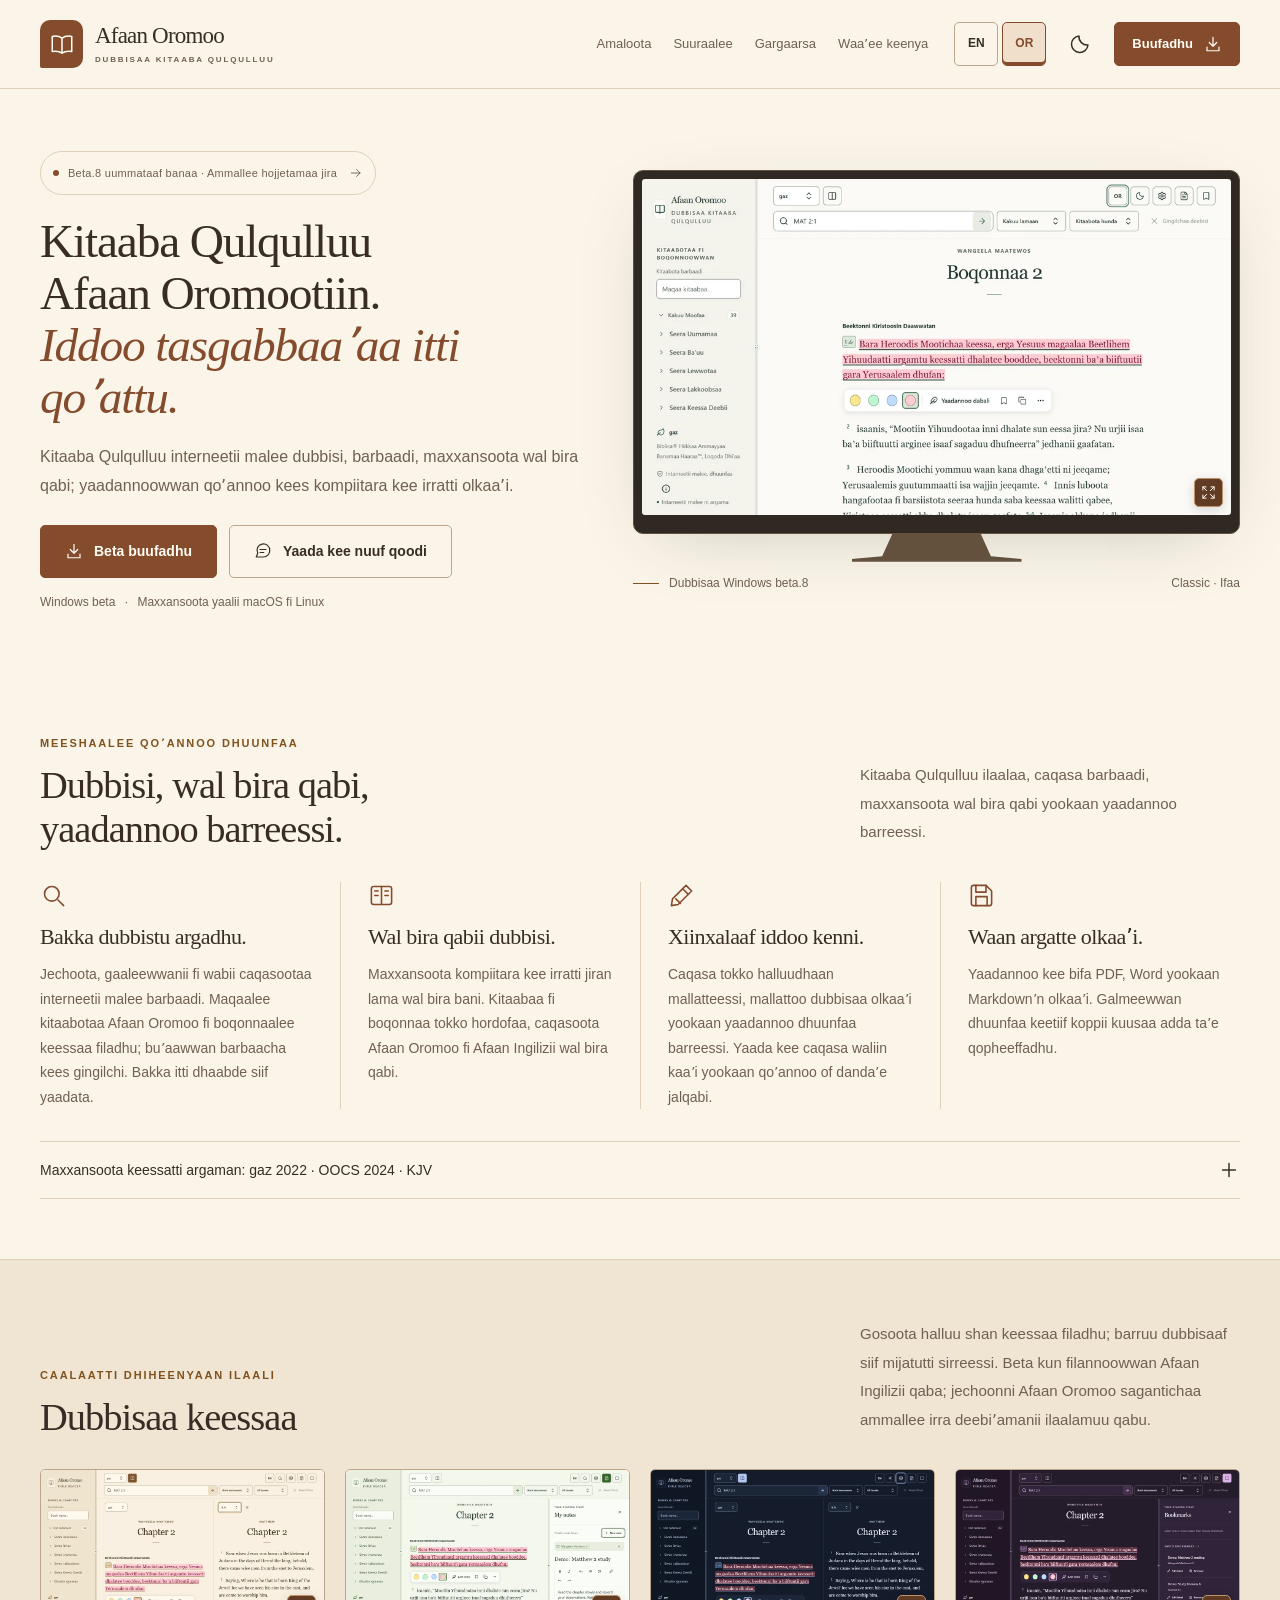
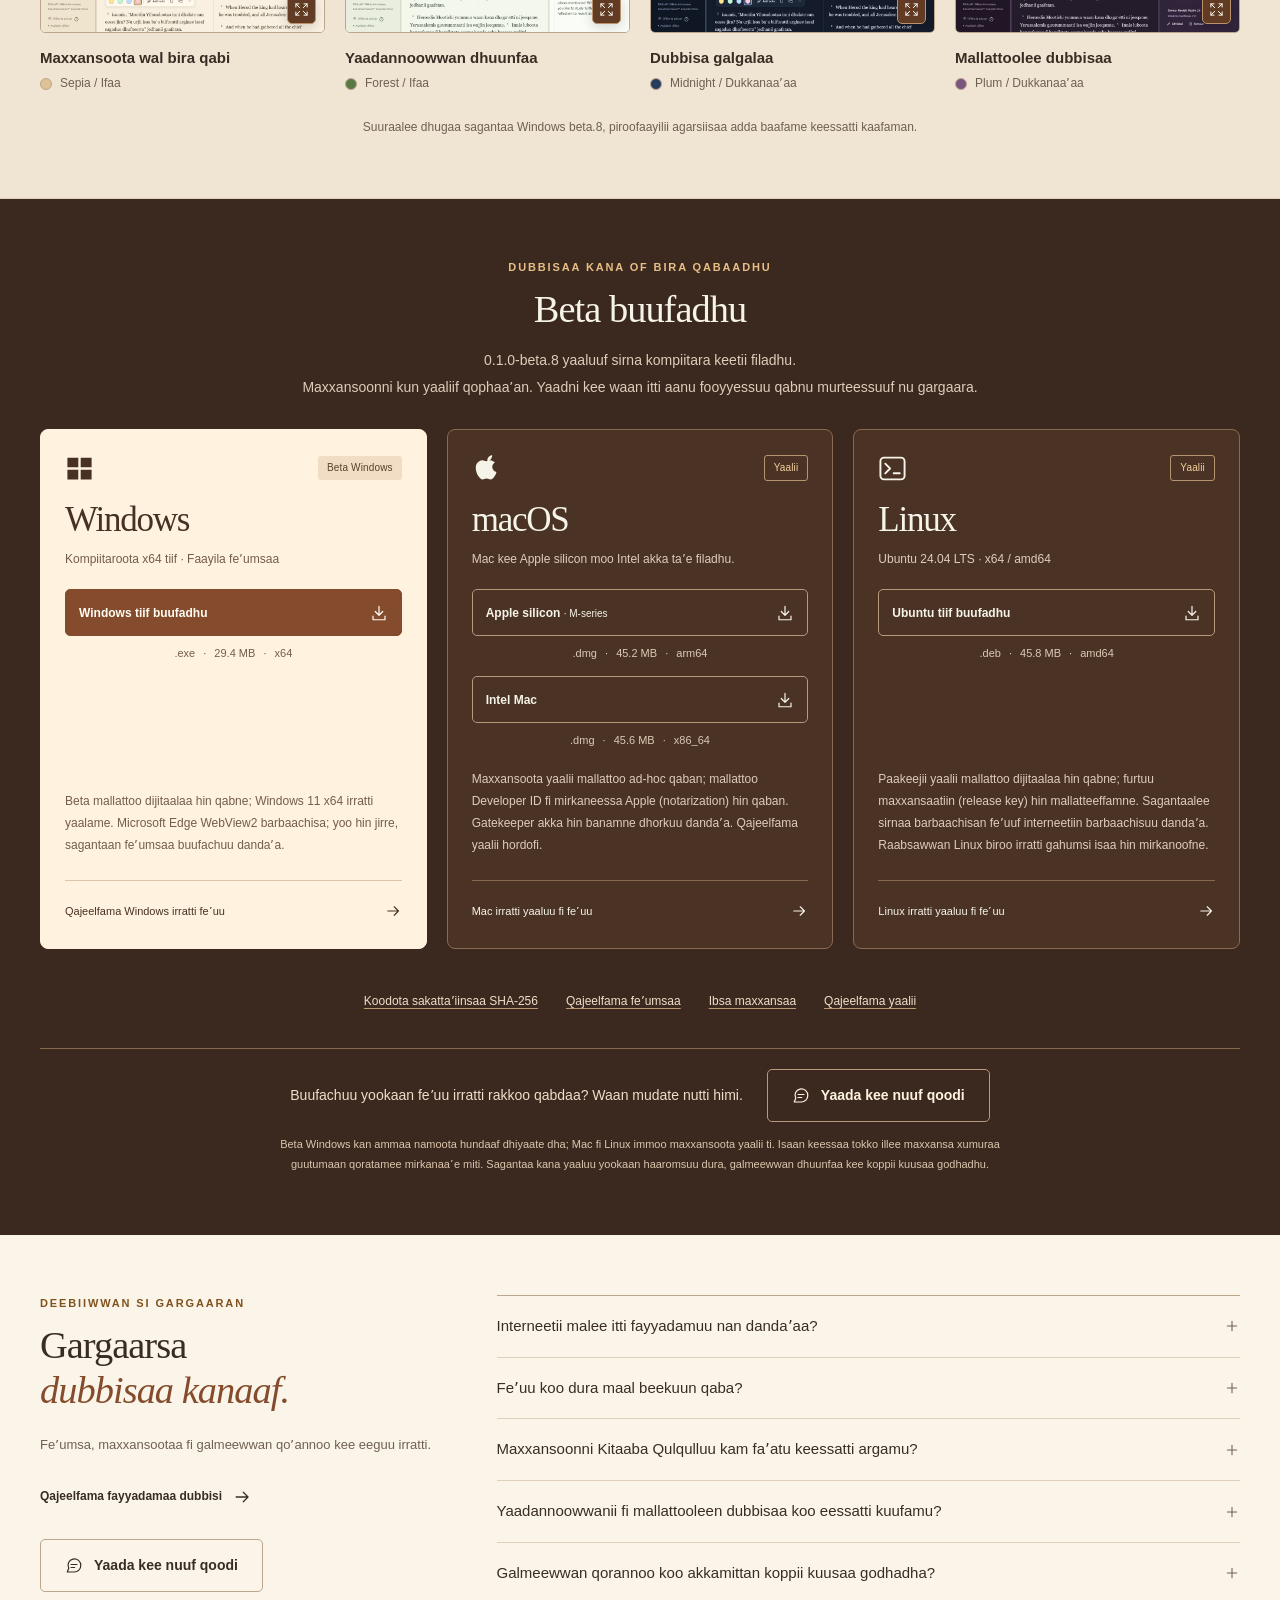
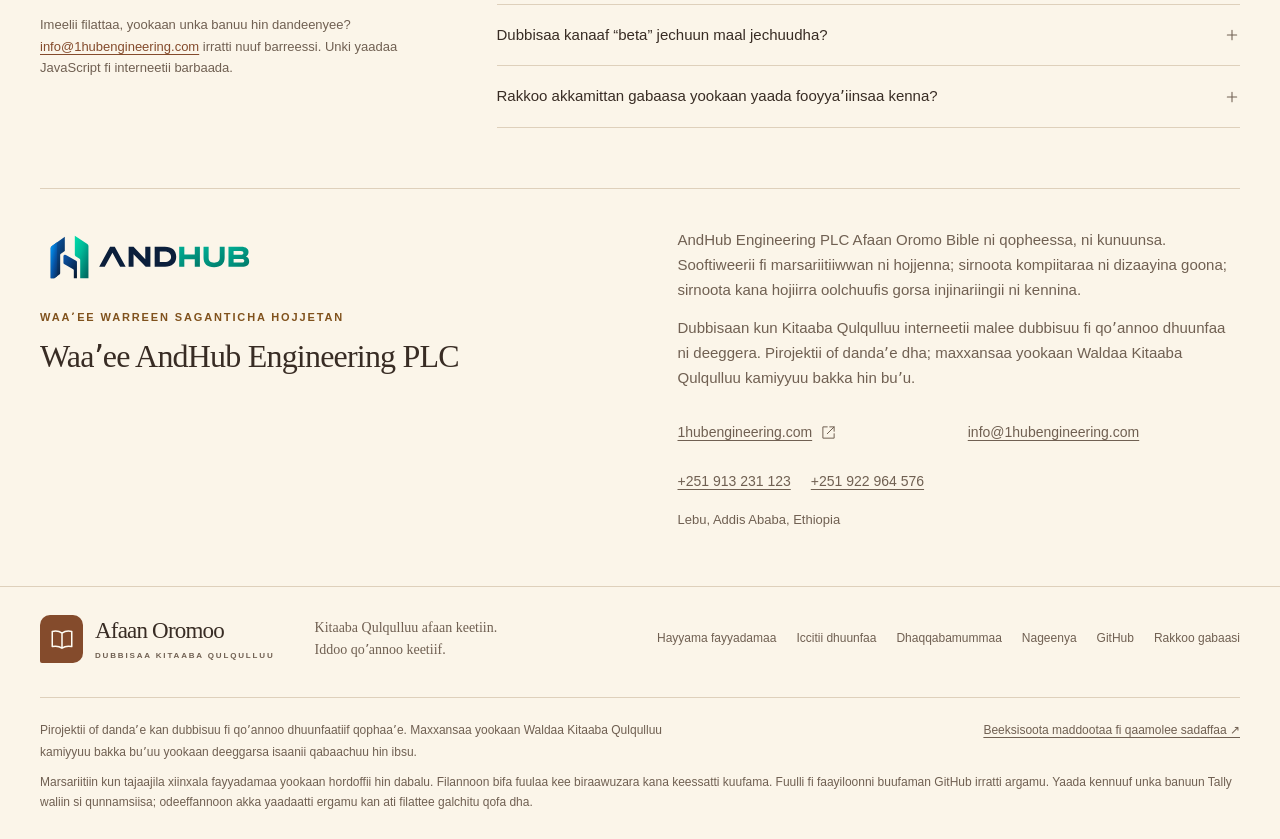
==== commit 1239e23d: "Simplify bilingual website and enable Oromo feedback" ====
--- a/website/om/index.html
+++ b/website/om/index.html
@@ -4,7 +4,7 @@
   <meta charset="utf-8">
   <meta name="viewport" content="width=device-width, initial-scale=1">
   <meta name="color-scheme" content="light dark">
-  <meta name="theme-color" content="#f8f6ef">
+  <meta name="theme-color" content="#fbf5e9">
   <title>Afaan Oromo Bible — Interneetii malee dubbisi, qoʼadhu</title>
   <meta name="description" content="Kitaaba Qulqulluu Afaan Oromootiin interneetii malee dubbisi. Barbaadi, maxxansoota kompiitara kee irratti jiran wal bira qabi, caqasoota halluudhaan mallatteessi, yaadannoowwan dhuunfaas olkaaʼi. Beta dubbisaa kompiitaraa of dandaʼe kana buufadhu.">
   <meta name="referrer" content="strict-origin-when-cross-origin">
@@ -75,13 +75,11 @@
       <nav class="site-nav" id="site-nav" aria-label="Baafata ijoo">
         <a href="#features" data-i18n="navigation.features">Amaloota</a>
         <a href="#screenshots" data-i18n="navigation.screenshots">Suuraalee</a>
-        <a href="#downloads" data-i18n="navigation.downloads">Buufannaa</a>
         <a href="#help" data-i18n="navigation.help">Gargaarsa</a>
         <a href="#about" data-i18n="navigation.about">Waaʼee keenya</a>
-        <a class="nav-feedback" href="#feedback" data-feedback><svg class="icon" aria-hidden="true"><use href="#i-feedback"/></svg><span>Yaada kee nuuf qoodi</span></a>
       </nav>
       <div class="header-actions">
-        <a class="language-switch" href="../" lang="en" hreflang="en" aria-label="Fuula kana Afaan Ingiliziitiin dubbisi"><svg class="icon" aria-hidden="true"><use href="#i-language"/></svg><span class="language-long">English</span><span class="language-short" aria-hidden="true">EN</span></a>
+        <div class="language-switcher" role="group" aria-label="Afaan fuula kanaa"><a class="language-option language-switch" href="../" lang="en" hreflang="en" aria-label="English">EN</a><a class="language-option" href="./" lang="om" hreflang="om" aria-current="page" aria-label="Afaan Oromoo">OR</a></div>
         <button class="icon-button theme-toggle" type="button" aria-label="Gara bifa dukkanaaʼaatti jijjiiri" title="Gara bifa dukkanaaʼaatti jijjiiri" hidden>
           <svg class="icon moon-icon" aria-hidden="true"><use href="#i-moon"/></svg>
           <svg class="icon sun-icon" aria-hidden="true"><use href="#i-sun"/></svg>
@@ -103,84 +101,76 @@
         <p class="hero-description" data-i18n="hero.description">Kitaaba Qulqulluu interneetii malee dubbisi, barbaadi, maxxansoota wal bira qabi; yaadannoowwan qoʼannoo kees kompiitara kee irratti olkaaʼi.</p>
         <div class="hero-actions">
           <a class="button" href="#downloads"><svg class="icon" aria-hidden="true"><use href="#i-download"/></svg><span data-i18n="hero.download">Beta buufadhu</span></a>
-          <a class="text-link" href="#screenshots"><span data-i18n="hero.explore">Dubbisaa kana ilaali</span><svg class="icon" aria-hidden="true"><use href="#i-arrow"/></svg></a>
+          <a class="button button-outline" href="#feedback" data-feedback><svg class="icon" aria-hidden="true"><use href="#i-feedback"/></svg><span>Yaada kee nuuf qoodi</span></a>
         </div>
         <p class="hero-footnote" data-i18n="hero.platforms">Windows beta <span aria-hidden="true">·</span> Maxxansoota yaalii macOS fi Linux</p>
       </div>
       <figure class="hero-figure">
-        <div class="screenshot-frame hero-screen">
-          <div class="window-bar" aria-hidden="true"><span class="window-dots"><i></i><i></i><i></i></span><span>Afaan Oromo Bible</span><span class="window-detail">IDDOO DUBBISAA KEE</span></div>
+        <div class="hero-monitor"><div class="screenshot-frame hero-screen">
           <a class="screenshot-link" href="../assets/images/reader-classic.webp" data-lightbox data-caption="Dubbisa Afaan Oromoo · Classic / Ifaa. Suuraa dhugaa beta.8, caqasa halluudhaan mallatteeffamee fi filannoowwan isaa agarsiisu." aria-label="Suuraa dubbisa Afaan Oromoo guddisi">
-            <img src="../assets/images/reader-classic.webp" srcset="../assets/images/reader-classic-960.webp 960w, ../assets/images/reader-classic.webp 1920w" sizes="(max-width: 767px) calc(100vw - 40px), (max-width: 1279px) calc(100vw - 80px), 1200px" width="1920" height="1094" alt="Dubbisaa Afaan Oromoo bifa Classic ifaatiin: bitaa irratti maqaalee kitaabotaa Afaan Oromoo, iddoo dubbisaa keessatti Maatewos boqonnaa 2, akkasumas caqasa halluudhaan mallatteeffame fi filannoowwan yaadannoo fi mallattoo dubbisaa." fetchpriority="high" decoding="async">
+            <img src="../assets/images/reader-classic.webp" srcset="../assets/images/reader-classic-960.webp 960w, ../assets/images/reader-classic.webp 1920w" sizes="(max-width: 959px) calc(100vw - 64px), 620px" width="1920" height="1094" alt="Dubbisaa Afaan Oromoo bifa Classic ifaatiin: bitaa irratti maqaalee kitaabotaa Afaan Oromoo, iddoo dubbisaa keessatti Maatewos boqonnaa 2, akkasumas caqasa halluudhaan mallatteeffame fi filannoowwan yaadannoo fi mallattoo dubbisaa." fetchpriority="high" decoding="async">
             <span class="image-expand"><svg class="icon" aria-hidden="true"><use href="#i-expand"/></svg><span>Dhiheenyaan ilaali</span></span>
           </a>
-        </div>
+        </div><span class="monitor-stand" aria-hidden="true"></span></div>
         <figcaption><span class="caption-rule" aria-hidden="true"></span><span data-i18n="hero.caption">Dubbisaa Windows beta.8</span><span class="figure-detail">Classic · Ifaa</span></figcaption>
       </figure>
-      <ul class="quiet-benefits" aria-label="Gabaabumatti">
-        <li><svg class="icon" aria-hidden="true"><use href="#i-offline"/></svg><span data-i18n="benefit.offline">Erga feʼamee booda interneetii malee dubbisi</span></li>
-        <li><svg class="icon" aria-hidden="true"><use href="#i-book"/></svg><span data-i18n="benefit.editions">Maxxansoota sadii kompiitara kee irratti</span></li>
-        <li><svg class="icon" aria-hidden="true"><use href="#i-pen"/></svg><span data-i18n="benefit.local">Qoʼannoo dhuunfaa, kompiitara kee irratti</span></li>
-      </ul>
     </section>
 
     <section class="experience section-space container" id="features" aria-labelledby="experience-title">
       <div class="section-intro">
-        <div><p class="eyebrow" data-i18n="features.eyebrow">MEESHAALEE QOʼANNOO DHUUNFAA</p><h2 id="experience-title" data-i18n="features.title">Dubbicha irratti tasgabbaaʼi.<br><em>Gaaffilee kee hordofi.</em></h2></div>
+        <div><p class="eyebrow" data-i18n="features.eyebrow">MEESHAALEE QOʼANNOO DHUUNFAA</p><h2 id="experience-title" data-i18n="features.title">Dubbisi, wal bira qabi, yaadannoo barreessi.</h2></div>
         <p class="section-summary" data-i18n="features.summary">Kitaaba Qulqulluu ilaalaa, caqasa barbaadi, maxxansoota wal bira qabi yookaan yaadannoo barreessi.</p>
       </div>
       <div class="feature-grid">
-        <article class="feature"><span class="feature-icon"><svg class="icon" aria-hidden="true"><use href="#i-search"/></svg></span><h3 data-i18n="features.read.title">Bakka dubbistu argadhu.</h3><p data-i18n="features.read.description">Jechoota, gaaleewwanii fi wabii caqasootaa interneetii malee barbaadi. Maqaalee kitaabotaa Afaan Oromoo fi boqonnaalee keessaa filadhu; buʼaawwan barbaacha kees gingilchi.</p><span class="feature-note" data-i18n="features.read.note">Bakka itti dhaabde siif yaadata</span></article>
-        <article class="feature"><span class="feature-icon"><svg class="icon" aria-hidden="true"><use href="#i-compare"/></svg></span><h3 data-i18n="features.compare.title">Wal bira qabii dubbisi.</h3><p data-i18n="features.compare.description">Maxxansoota kompiitara kee irratti jiran lama wal bira bani. Kitaabaa fi boqonnaa tokko hordofaa, caqasoota Afaan Oromoo fi Afaan Ingilizii wal bira qabi.</p><span class="feature-note" data-i18n="features.compare.note">Kitaabaa fi boqonnaa tokko hordofi</span></article>
-        <article class="feature"><span class="feature-icon"><svg class="icon" aria-hidden="true"><use href="#i-pen"/></svg></span><h3 data-i18n="features.notes.title">Xiinxalaaf iddoo kenni.</h3><p data-i18n="features.notes.description">Caqasa tokko halluudhaan mallatteessi, mallattoo dubbisaa olkaaʼi yookaan yaadannoo dhuunfaa barreessi. Yaada kee caqasa waliin kaaʼi yookaan qoʼannoo of dandaʼe jalqabi.</p><span class="feature-note" data-i18n="features.notes.note">Yaadannoowwan caqasa waliin hidhaman yookaan of dandaʼan</span></article>
-        <article class="feature"><span class="feature-icon"><svg class="icon" aria-hidden="true"><use href="#i-save"/></svg></span><h3 data-i18n="features.backup.title">Waan argatte olkaaʼi.</h3><p data-i18n="features.backup.description">Yaadannoo kee bifa PDF, Word yookaan Markdownʼn olkaaʼi. Galmeewwan dhuunfaa keetiif koppii kuusaa adda taʼe qopheeffadhu.</p><span class="feature-note" data-i18n="features.backup.note">Yaadannoowwan faayila godhanii baasuu fi koppii kuusaa galmeewwan dhuunfaa</span></article>
-      </div>
-    </section>
-
-    <section class="gallery-section section-space" id="screenshots" aria-labelledby="gallery-title">
-      <div class="container">
-        <div class="section-intro gallery-intro"><div><p class="eyebrow" data-i18n="gallery.eyebrow">CAALAATTI DHIHEENYAAN ILAALI</p><h2 id="gallery-title" data-i18n="gallery.title">Kitaaba beektu.<br><em>Iddoo dubbisaa kan kee.</em></h2></div><p class="section-summary" data-i18n="gallery.summary">Gosoota halluu shan keessaa filadhu; barruu dubbisaaf siif mijatutti sirreessi. Beta kun filannoowwan Afaan Ingilizii qaba; jechoonni Afaan Oromoo sagantichaa ammallee irra deebiʼamanii ilaalamuu qabu.</p></div>
-        <div class="gallery-tabs" role="tablist" aria-label="Suuraalee sagantichaa" hidden>
-          <button type="button" role="tab" id="tab-compare" aria-controls="panel-compare" aria-selected="true" tabindex="0"><svg class="icon" aria-hidden="true"><use href="#i-compare"/></svg><span data-i18n="gallery.tabs.compare">Wal bira qabi</span></button>
-          <button type="button" role="tab" id="tab-notes" aria-controls="panel-notes" aria-selected="false" tabindex="-1"><svg class="icon" aria-hidden="true"><use href="#i-pen"/></svg><span data-i18n="gallery.tabs.notes">Yaadannoowwan dhuunfaa</span></button>
-          <button type="button" role="tab" id="tab-dark" aria-controls="panel-dark" aria-selected="false" tabindex="-1"><svg class="icon" aria-hidden="true"><use href="#i-moon"/></svg><span data-i18n="gallery.tabs.dark">Dubbisa galgalaa</span></button>
-          <button type="button" role="tab" id="tab-bookmarks" aria-controls="panel-bookmarks" aria-selected="false" tabindex="-1"><svg class="icon" aria-hidden="true"><use href="#i-book"/></svg><span data-i18n="gallery.tabs.bookmarks">Mallattoolee dubbisaa</span></button>
-        </div>
-        <div class="gallery-panels">
-          <div class="gallery-panel" role="group" id="panel-compare" aria-labelledby="tab-compare"><figure>
-            <div class="screenshot-frame"><a class="screenshot-link" href="../assets/images/compare-sepia.webp" data-lightbox data-caption="Afaan Oromoo fi KJV wal bira qabanii dubbisuu · Sepia / Ifaa. Wal bira qabuun kitaabaa fi boqonnaa irratti hundaaʼa; caqasoonni tokko tokkoon isaanii sirriitti wal simuu isaanii hin mirkaneessu." aria-label="Suuraa maxxansoota wal bira qabamanii guddisi"><img src="../assets/images/compare-sepia.webp" srcset="../assets/images/compare-sepia-960.webp 960w, ../assets/images/compare-sepia.webp 1920w" sizes="(max-width: 767px) calc(100vw - 40px), (max-width: 1279px) calc(100vw - 80px), 1200px" width="1920" height="1094" loading="lazy" decoding="async" alt="Iddoowwan dubbisaa lama bifa Sepiaʼtiin, bitaa irratti Maatewos boqonnaa 2 kan gaz Afaan Oromoo, mirga irratti immoo King James Version Afaan Ingilizii agarsiisan."><span class="image-expand"><svg class="icon" aria-hidden="true"><use href="#i-expand"/></svg><span>Guddisi</span></span></a></div>
-            <figcaption><div><strong data-i18n="gallery.compare.title">Maxxansoota lama. Iddoo itti qoʼattu.</strong><p data-i18n="gallery.compare.caption">Afaan Oromoo fi KJV wal bira qabii dubbisi. Wal bira qabuun kitaabaa fi boqonnaa irratti hundaaʼa; lakkoofsi caqasootaa fi jechoonni maxxansoota gidduutti garaagarummaa qabaachuu dandaʼu.</p></div><span class="palette-label"><i class="palette-swatch swatch-sepia" aria-hidden="true"></i>Sepia / Ifaa</span></figcaption>
-          </figure></div>
-          <div class="gallery-panel" role="group" id="panel-notes" aria-labelledby="tab-notes"><figure>
-            <div class="screenshot-frame"><a class="screenshot-link" href="../assets/images/notes-forest.webp" data-lightbox data-caption="Yaadannoo qoʼannoo caqasa waliin hidhame · Forest / Ifaa. Barruun mulʼatu hundi qabiyyee fakkeenyaa piroofaayilii adda baafame keessaa fudhatame dha." aria-label="Suuraa yaadannoowwan dhuunfaa guddisi"><img src="../assets/images/notes-forest.webp" srcset="../assets/images/notes-forest-960.webp 960w, ../assets/images/notes-forest.webp 1920w" sizes="(max-width: 767px) calc(100vw - 40px), (max-width: 1279px) calc(100vw - 80px), 1200px" width="1920" height="1094" loading="lazy" decoding="async" alt="Bifa Forest ifaa keessatti yaadannoo fakkeenyaa kan qoʼannoo Maatewos 2 Kitaaba Qulqulluu bira baname; filannoowwan bifa barruu sirreessuu fi caqasa itti hidhame agarsiisa."><span class="image-expand"><svg class="icon" aria-hidden="true"><use href="#i-expand"/></svg><span>Guddisi</span></span></a></div>
-            <figcaption><div><strong data-i18n="gallery.notes.title">Yaada keetiif iddoo kenni.</strong><p data-i18n="gallery.notes.caption">Caqasni mulʼachaa utuu jiruu yaadannoo barreessi, bifa isaas sirreessi. Yaadannoon as mulʼatu fakkeenya agarsiisaati; galmee dhuunfaa miti.</p></div><span class="palette-label"><i class="palette-swatch swatch-forest" aria-hidden="true"></i>Forest / Ifaa</span></figcaption>
-          </figure></div>
-          <div class="gallery-panel" role="group" id="panel-dark" aria-labelledby="tab-dark"><figure>
-            <div class="screenshot-frame"><a class="screenshot-link" href="../assets/images/compare-midnight.webp" data-lightbox data-caption="Wal bira qabanii dubbisuu · Midnight / Dukkanaaʼaa. Gosoota halluu sagantichaa shanan keessaa tokkoon tokkoon isaanii bifa ifaa, dukkanaaʼaa yookaan bifa sirna kompiitaraa hordofu addatti filachuuf si dandeessisu." aria-label="Suuraa bifa dukkanaaʼaa guddisi"><img src="../assets/images/compare-midnight.webp" srcset="../assets/images/compare-midnight-960.webp 960w, ../assets/images/compare-midnight.webp 1920w" sizes="(max-width: 767px) calc(100vw - 40px), (max-width: 1279px) calc(100vw - 80px), 1200px" width="1920" height="1094" loading="lazy" decoding="async" alt="Afaan Oromoo fi KJV bifa Midnight dukkanaaʼaatiin wal bira qabuu; barruu Kitaaba Qulqulluu ifaa iddoo dubbisaa cuquliisa dukkanaaʼaa irratti, caqasa immoo halluu roosaatiin mallatteeffame agarsiisa."><span class="image-expand"><svg class="icon" aria-hidden="true"><use href="#i-expand"/></svg><span>Guddisi</span></span></a></div>
-            <figcaption><div><strong data-i18n="gallery.dark.title">Bifa fuulaa yeroo keetiif mijeessi.</strong><p data-i18n="gallery.dark.caption">Gosoota halluu shan; tokkoon tokkoon isaanii bifa ifaa, dukkanaaʼaa yookaan bifa sirna kompiitaraa hordofuu ni deeggaru. Hamma barruu Kitaaba Qulqulluu, fageenya sararootaa fi balʼina dubbisaa siif mijatutti sirreessi.</p></div><span class="palette-label"><i class="palette-swatch swatch-midnight" aria-hidden="true"></i>Midnight / Dukkanaaʼaa</span></figcaption>
-          </figure></div>
-          <div class="gallery-panel" role="group" id="panel-bookmarks" aria-labelledby="tab-bookmarks"><figure>
-            <div class="screenshot-frame"><a class="screenshot-link" href="../assets/images/bookmarks-plum.webp" data-lightbox data-caption="Mallattoolee dubbisaa caqasoota olkaaʼamanii · Plum / Dukkanaaʼaa. Maqaaleen mallattoolee as mulʼatan fakkeenya agarsiisaati; galmeewwan dhuunfaa miti." aria-label="Suuraa mallattoolee dubbisaa guddisi"><img src="../assets/images/bookmarks-plum.webp" srcset="../assets/images/bookmarks-plum-960.webp 960w, ../assets/images/bookmarks-plum.webp 1920w" sizes="(max-width: 767px) calc(100vw - 40px), (max-width: 1279px) calc(100vw - 80px), 1200px" width="1920" height="1094" loading="lazy" decoding="async" alt="Bifa dubbisaa Plum dukkanaaʼaa, cinaacha mallattoolee dubbisaa keessatti mallattoolee fakkeenyaa sadii maqaan isaanii ifatti barreeffame agarsiisu: Maatewos 2, Roomaa 8 fi Faarfannaa 23."><span class="image-expand"><svg class="icon" aria-hidden="true"><use href="#i-expand"/></svg><span>Guddisi</span></span></a></div>
-            <figcaption><div><strong data-i18n="gallery.bookmarks.title">Caqasa si tuqeetti deebiʼi.</strong><p data-i18n="gallery.bookmarks.caption">Caqasoota olkaaʼatteef maqaa siif galu kenni; yeroo barbaaddutti itti deebiʼi. Maqaaleen mallattoolee dubbisaa as mulʼatan fakkeenya agarsiisaati.</p></div><span class="palette-label"><i class="palette-swatch swatch-plum" aria-hidden="true"></i>Plum / Dukkanaaʼaa</span></figcaption>
-          </figure></div>
-        </div>
-        <p class="gallery-provenance" data-i18n="gallery.provenance">Suuraalee dhugaa sagantaa Windows beta.8, piroofaayilii agarsiisaa adda baafame keessatti kaafaman.</p>
-      </div>
-    </section>
-
-    <section class="editions-section section-space container" aria-labelledby="editions-title">
-      <div class="edition-heading"><p class="eyebrow" data-i18n="editions.eyebrow">KITAABA QULQULLUU DUBBISI, MAXXANSOOTA QOʼADHU.</p><h2 id="editions-title" data-i18n="editions.title">Maxxansoota sadii, <em>harka keetti.</em></h2><p data-i18n="editions.description">Saganticha waliin feʼamu; erga feʼamanii booda interneetii malee ni argamu.</p></div>
+        <article class="feature"><span class="feature-icon"><svg class="icon" aria-hidden="true"><use href="#i-search"/></svg></span><h3 data-i18n="features.read.title">Bakka dubbistu argadhu.</h3><p data-i18n="features.read.description">Jechoota, gaaleewwanii fi wabii caqasootaa interneetii malee barbaadi. Maqaalee kitaabotaa Afaan Oromoo fi boqonnaalee keessaa filadhu; buʼaawwan barbaacha kees gingilchi. Bakka itti dhaabde siif yaadata.</p></article>
+        <article class="feature"><span class="feature-icon"><svg class="icon" aria-hidden="true"><use href="#i-compare"/></svg></span><h3 data-i18n="features.compare.title">Wal bira qabii dubbisi.</h3><p data-i18n="features.compare.description">Maxxansoota kompiitara kee irratti jiran lama wal bira bani. Kitaabaa fi boqonnaa tokko hordofaa, caqasoota Afaan Oromoo fi Afaan Ingilizii wal bira qabi.</p></article>
+        <article class="feature"><span class="feature-icon"><svg class="icon" aria-hidden="true"><use href="#i-pen"/></svg></span><h3 data-i18n="features.notes.title">Xiinxalaaf iddoo kenni.</h3><p data-i18n="features.notes.description">Caqasa tokko halluudhaan mallatteessi, mallattoo dubbisaa olkaaʼi yookaan yaadannoo dhuunfaa barreessi. Yaada kee caqasa waliin kaaʼi yookaan qoʼannoo of dandaʼe jalqabi.</p></article>
+        <article class="feature"><span class="feature-icon"><svg class="icon" aria-hidden="true"><use href="#i-save"/></svg></span><h3 data-i18n="features.backup.title">Waan argatte olkaaʼi.</h3><p data-i18n="features.backup.description">Yaadannoo kee bifa PDF, Word yookaan Markdownʼn olkaaʼi. Galmeewwan dhuunfaa keetiif koppii kuusaa adda taʼe qopheeffadhu.</p></article>
+      </div>
+      <details class="editions-disclosure">
+        <summary><span data-i18n="editions.summary">Maxxansoota keessatti argaman: gaz 2022 · OOCS 2024 · KJV</span><svg class="icon" aria-hidden="true"><use href="#i-plus"/></svg></summary>
+        <div class="editions-details">
+      <div class="edition-heading"><p data-i18n="editions.description">Saganticha waliin feʼamu; erga feʼamanii booda interneetii malee ni argamu.</p></div>
       <div class="editions-list">
         <article><span class="edition-code">gaz</span><div><h3 data-i18n="editions.gaz.title">gaz 2022 <span>· Afaan Oromoo, Loqoda Dhiʼaa</span></h3><p>Biblica® Open New Oromo Contemporary Version™, Western</p></div><span class="edition-language">Afaan Oromoo</span></article>
         <article><span class="edition-code">OOCS</span><div><h3 data-i18n="editions.oocs.title">OOCS 2024</h3><p>Biblica® Open Oromo Contemporary Scriptures™</p></div><span class="edition-language">Afaan Oromoo</span></article>
         <article><span class="edition-code">KJV</span><div><h3 data-i18n="editions.kjv.title">King James Version</h3><p data-i18n="editions.kjv.description">Hiika Afaan Ingilizii beekamaa, dubbisuu fi wal bira qabuuf.</p></div><span class="edition-language">Afaan Ingilizii</span></article>
       </div>
       <p class="edition-notice"><span data-i18n="editions.notice">Maxxansi hundi mirga abbummaa fi ulaagaalee hayyamaa mataa isaa qaba.</span> <a href="https://github.com/1hubengineering/afaan-oromo-bible-releases/blob/main/LICENSING.md" data-i18n="editions.licenseLink">Madda maxxansootaa fi beeksisa hayyamaa dubbisi</a><span aria-hidden="true"> ↗</span></p>
-    </section>
+        </div>
+      </details>
+
+    </section>
+
+    <section class="gallery-section section-space" id="screenshots" aria-labelledby="gallery-title">
+      <div class="container">
+        <div class="section-intro gallery-intro"><div><p class="eyebrow" data-i18n="gallery.eyebrow">CAALAATTI DHIHEENYAAN ILAALI</p><h2 id="gallery-title" data-i18n="gallery.title">Dubbisaa keessaa</h2></div><p class="section-summary" data-i18n="gallery.summary">Gosoota halluu shan keessaa filadhu; barruu dubbisaaf siif mijatutti sirreessi. Beta kun filannoowwan Afaan Ingilizii qaba; jechoonni Afaan Oromoo sagantichaa ammallee irra deebiʼamanii ilaalamuu qabu.</p></div>
+        <div class="gallery-panels">
+          <div class="gallery-panel" role="group" id="panel-compare" aria-labelledby="caption-compare"><figure>
+            <div class="screenshot-frame"><a class="screenshot-link" href="../assets/images/compare-sepia.webp" data-lightbox data-caption="Afaan Oromoo fi KJV wal bira qabanii dubbisuu · Sepia / Ifaa. Wal bira qabuun kitaabaa fi boqonnaa irratti hundaaʼa; caqasoonni tokko tokkoon isaanii sirriitti wal simuu isaanii hin mirkaneessu." aria-label="Suuraa maxxansoota wal bira qabamanii guddisi"><img src="../assets/images/compare-sepia.webp" srcset="../assets/images/compare-sepia-960.webp 960w, ../assets/images/compare-sepia.webp 1920w" sizes="(max-width: 767px) calc(100vw - 40px), (max-width: 1023px) calc((100vw - 88px) / 2), 280px" width="1920" height="1094" loading="lazy" decoding="async" alt="Iddoowwan dubbisaa lama bifa Sepiaʼtiin, bitaa irratti Maatewos boqonnaa 2 kan gaz Afaan Oromoo, mirga irratti immoo King James Version Afaan Ingilizii agarsiisan."><span class="image-expand"><svg class="icon" aria-hidden="true"><use href="#i-expand"/></svg><span>Guddisi</span></span></a></div>
+            <figcaption><div><strong id="caption-compare" data-i18n="gallery.compare.title">Maxxansoota wal bira qabi</strong></div><span class="palette-label"><i class="palette-swatch swatch-sepia" aria-hidden="true"></i>Sepia / Ifaa</span></figcaption>
+          </figure></div>
+          <div class="gallery-panel" role="group" id="panel-notes" aria-labelledby="caption-notes"><figure>
+            <div class="screenshot-frame"><a class="screenshot-link" href="../assets/images/notes-forest.webp" data-lightbox data-caption="Yaadannoo qoʼannoo caqasa waliin hidhame · Forest / Ifaa. Barruun mulʼatu hundi qabiyyee fakkeenyaa piroofaayilii adda baafame keessaa fudhatame dha." aria-label="Suuraa yaadannoowwan dhuunfaa guddisi"><img src="../assets/images/notes-forest.webp" srcset="../assets/images/notes-forest-960.webp 960w, ../assets/images/notes-forest.webp 1920w" sizes="(max-width: 767px) calc(100vw - 40px), (max-width: 1023px) calc((100vw - 88px) / 2), 280px" width="1920" height="1094" loading="lazy" decoding="async" alt="Bifa Forest ifaa keessatti yaadannoo fakkeenyaa kan qoʼannoo Maatewos 2 Kitaaba Qulqulluu bira baname; filannoowwan bifa barruu sirreessuu fi caqasa itti hidhame agarsiisa."><span class="image-expand"><svg class="icon" aria-hidden="true"><use href="#i-expand"/></svg><span>Guddisi</span></span></a></div>
+            <figcaption><div><strong id="caption-notes" data-i18n="gallery.notes.title">Yaadannoowwan dhuunfaa</strong></div><span class="palette-label"><i class="palette-swatch swatch-forest" aria-hidden="true"></i>Forest / Ifaa</span></figcaption>
+          </figure></div>
+          <div class="gallery-panel" role="group" id="panel-dark" aria-labelledby="caption-dark"><figure>
+            <div class="screenshot-frame"><a class="screenshot-link" href="../assets/images/compare-midnight.webp" data-lightbox data-caption="Side-by-side reading · Midnight / Dark. Each of the five app palettes supports light, dark or system appearance. Scripture size, spacing and reading width are adjustable." aria-label="Suuraa bifa dukkanaaʼaa guddisi"><img src="../assets/images/compare-midnight.webp" srcset="../assets/images/compare-midnight-960.webp 960w, ../assets/images/compare-midnight.webp 1920w" sizes="(max-width: 767px) calc(100vw - 40px), (max-width: 1023px) calc((100vw - 88px) / 2), 280px" width="1920" height="1094" loading="lazy" decoding="async" alt="Afaan Oromoo fi KJV bifa Midnight dukkanaaʼaatiin wal bira qabuu; barruu Kitaaba Qulqulluu ifaa iddoo dubbisaa cuquliisa dukkanaaʼaa irratti, caqasa immoo halluu roosaatiin mallatteeffame agarsiisa."><span class="image-expand"><svg class="icon" aria-hidden="true"><use href="#i-expand"/></svg><span>Guddisi</span></span></a></div>
+            <figcaption><div><strong id="caption-dark" data-i18n="gallery.dark.title">Dubbisa galgalaa</strong></div><span class="palette-label"><i class="palette-swatch swatch-midnight" aria-hidden="true"></i>Midnight / Dukkanaaʼaa</span></figcaption>
+          </figure></div>
+          <div class="gallery-panel" role="group" id="panel-bookmarks" aria-labelledby="caption-bookmarks"><figure>
+            <div class="screenshot-frame"><a class="screenshot-link" href="../assets/images/bookmarks-plum.webp" data-lightbox data-caption="Mallattoolee dubbisaa caqasoota olkaaʼamanii · Plum / Dukkanaaʼaa. Maqaaleen mallattoolee as mulʼatan fakkeenya agarsiisaati; galmeewwan dhuunfaa miti." aria-label="Suuraa mallattoolee dubbisaa guddisi"><img src="../assets/images/bookmarks-plum.webp" srcset="../assets/images/bookmarks-plum-960.webp 960w, ../assets/images/bookmarks-plum.webp 1920w" sizes="(max-width: 767px) calc(100vw - 40px), (max-width: 1023px) calc((100vw - 88px) / 2), 280px" width="1920" height="1094" loading="lazy" decoding="async" alt="Bifa dubbisaa Plum dukkanaaʼaa, cinaacha mallattoolee dubbisaa keessatti mallattoolee fakkeenyaa sadii maqaan isaanii ifatti barreeffame agarsiisu: Maatewos 2, Roomaa 8 fi Faarfannaa 23."><span class="image-expand"><svg class="icon" aria-hidden="true"><use href="#i-expand"/></svg><span>Guddisi</span></span></a></div>
+            <figcaption><div><strong id="caption-bookmarks" data-i18n="gallery.bookmarks.title">Mallattoolee dubbisaa</strong></div><span class="palette-label"><i class="palette-swatch swatch-plum" aria-hidden="true"></i>Plum / Dukkanaaʼaa</span></figcaption>
+          </figure></div>
+        </div>
+        <p class="gallery-provenance" data-i18n="gallery.provenance">Suuraalee dhugaa sagantaa Windows beta.8, piroofaayilii agarsiisaa adda baafame keessatti kaafaman.</p>
+      </div>
+    </section>
+
 
     <section class="download-section section-space" id="downloads" aria-labelledby="downloads-title">
       <div class="container">
-        <div class="download-intro"><span class="eyebrow" data-i18n="downloads.eyebrow">DUBBISAA KANA OF BIRA QABAADHU</span><h2 id="downloads-title" data-i18n="downloads.title">Kitaaba Qulqulluutiif iddoo xiqqoo.<br><em>Kompiitara kee irratti.</em></h2><p data-i18n="downloads.description">0.1.0-beta.8 yaaluuf sirna kompiitara keetii filadhu.<br>Maxxansoonni kun yaaliif qophaaʼan. Yaadni kee waan itti aanu fooyyessuu qabnu murteessuuf nu gargaara.</p></div>
+        <div class="download-intro"><span class="eyebrow" data-i18n="downloads.eyebrow">DUBBISAA KANA OF BIRA QABAADHU</span><h2 id="downloads-title" data-i18n="downloads.title">Beta buufadhu</h2><p data-i18n="downloads.description">0.1.0-beta.8 yaaluuf sirna kompiitara keetii filadhu.<br>Maxxansoonni kun yaaliif qophaaʼan. Yaadni kee waan itti aanu fooyyessuu qabnu murteessuuf nu gargaara.</p></div>
         <div class="download-grid">
           <article class="download-card windows-card" aria-labelledby="windows-title">
             <div class="platform-top"><svg class="icon platform-icon" aria-hidden="true"><use href="#i-windows"/></svg><span class="platform-status" data-i18n="downloads.windows.status">Beta Windows</span></div>
@@ -210,13 +200,13 @@
           <a href="https://github.com/1hubengineering/afaan-oromo-bible-releases/releases/tag/v0.1.0-beta.8" data-i18n="downloads.notes">Ibsa maxxansaa</a>
           <a href="https://github.com/1hubengineering/afaan-oromo-bible-releases/blob/main/TESTING_GUIDE.md" data-i18n="downloads.testing">Qajeelfama yaalii</a>
         </div>
-        <div class="download-feedback"><p data-i18n="downloads.feedback">Buufachuu yookaan feʼuu irratti rakkoo qabdaa? Waan mudate nutti himi.</p><a class="text-link" href="#feedback" data-feedback><svg class="icon" aria-hidden="true"><use href="#i-feedback"/></svg><span>Yaada kee nuuf qoodi</span></a></div>
+        <div class="download-feedback"><p data-i18n="downloads.feedback">Buufachuu yookaan feʼuu irratti rakkoo qabdaa? Waan mudate nutti himi.</p><a class="button button-outline" href="#feedback" data-feedback><svg class="icon" aria-hidden="true"><use href="#i-feedback"/></svg><span>Yaada kee nuuf qoodi</span></a></div>
         <p class="download-footnote" data-i18n="downloads.limitations">Beta Windows kan ammaa namoota hundaaf dhiyaate dha; Mac fi Linux immoo maxxansoota yaalii ti. Isaan keessaa tokko illee maxxansa xumuraa guutumaan qoratamee mirkanaaʼe miti. Sagantaa kana yaaluu yookaan haaromsuu dura, galmeewwan dhuunfaa kee koppii kuusaa godhadhu.</p>
       </div>
     </section>
 
     <section class="help-section section-space container" id="help" aria-labelledby="help-title">
-      <div class="help-heading"><p class="eyebrow" data-i18n="help.eyebrow">DEEBIIWWAN SI GARGAARAN</p><h2 id="help-title" data-i18n="help.title">Gargaarsa <em>dubbisaa kanaaf.</em></h2><p data-i18n="help.intro">Feʼumsa, maxxansootaa fi galmeewwan qoʼannoo kee eeguu irratti.</p><a class="text-link" href="https://github.com/1hubengineering/afaan-oromo-bible-releases/blob/main/USER_GUIDE.md"><span data-i18n="help.guide">Qajeelfama fayyadamaa dubbisi</span><svg class="icon" aria-hidden="true"><use href="#i-arrow"/></svg></a><div class="help-feedback"><a class="text-link" href="#feedback" data-feedback><svg class="icon" aria-hidden="true"><use href="#i-feedback"/></svg><span>Yaada kee nuuf qoodi</span></a></div></div>
+      <div class="help-heading"><p class="eyebrow" data-i18n="help.eyebrow">DEEBIIWWAN SI GARGAARAN</p><h2 id="help-title" data-i18n="help.title">Gargaarsa <em>dubbisaa kanaaf.</em></h2><p data-i18n="help.intro">Feʼumsa, maxxansootaa fi galmeewwan qoʼannoo kee eeguu irratti.</p><a class="text-link" href="https://github.com/1hubengineering/afaan-oromo-bible-releases/blob/main/USER_GUIDE.md"><span data-i18n="help.guide">Qajeelfama fayyadamaa dubbisi</span><svg class="icon" aria-hidden="true"><use href="#i-arrow"/></svg></a><div class="help-feedback" id="feedback"><a class="button button-outline" href="#feedback" data-feedback><svg class="icon" aria-hidden="true"><use href="#i-feedback"/></svg><span>Yaada kee nuuf qoodi</span></a></div><p class="feedback-email" data-i18n="feedback.email">Imeelii filattaa, yookaan unka banuu hin dandeenyee? <a href="mailto:info@1hubengineering.com">info@1hubengineering.com</a> irratti nuuf barreessi. Unki yaadaa JavaScript fi interneetii barbaada.</p></div>
       <div class="faq-list">
         <details><summary><span data-i18n="faq.offline.question">Interneetii malee itti fayyadamuu nan dandaʼaa?</span><svg class="icon" aria-hidden="true"><use href="#i-plus"/></svg></summary><div class="faq-answer"><p data-i18n="faq.offline.answer">Eeyyee. Sagantaa kanaa fi wantoota inni itti hojjechuuf barbaadu erga feʼattee booda, dubbisuu, barbaaduu, maxxansoota wal bira qabuu, yaadannoo barreessuu fi faayila godhanii baasuun kompiitara kee irratti hojjetu. Herrega fayyadamaa hin barbaadan. Yeroo jalqabaatiif feʼuuf, Windows WebView2 yookaan sagantaalee sirnaa Linux barbaachisan buufachuuf interneetiin barbaachisuu dandaʼa. Kompiitara qophii duraa hin qabne irratti interneetii malee feʼumsa jalqabaa raawwachuun ammallee guutumaan hin mirkanoofne.</p></div></details>
         <details><summary><span data-i18n="faq.install.question">Feʼuu koo dura maal beekuun qaba?</span><svg class="icon" aria-hidden="true"><use href="#i-plus"/></svg></summary><div class="faq-answer"><p data-i18n="faq.install.answer">Beta Windows, Windows 11 x64 irratti yaalameera; Microsoft Edge WebView2 barbaada. Paakeejiiwwan Mac kan Apple silicon fi Intel addaan qophaaʼaniiru; macOS 14 yookaan isa boodaa irratti akka hojjetaniif qophaaʼan. macOS 15 irratti yaaliin banamuu jalqabaa godhameera; kun garuu sirna sana irratti guutumaan akka hojjetan mirkaneessuu miti. Yaaliin Linux Ubuntu 24.04 x64 irratti xiyyeeffata; GTK3/WebKitGTK 4.1 barbaada.</p><p>Paakeejiiwwan Windows fi Linux mallattoo dijitaalaa hin qaban; maxxansoonni Mac mallattoo ad-hoc qabu, garuu mirkaneessa Apple (notarization) hin qaban. Feʼuu kee dura <a href="https://github.com/1hubengineering/afaan-oromo-bible-releases/blob/main/INSTALLATION.md">qajeelfama feʼumsaa</a> fi <a href="https://github.com/1hubengineering/afaan-oromo-bible-releases/blob/main/TESTING_GUIDE.md">qajeelfama yaalii sirna kompiitaraa</a> dubbisi. Koodonni sakattaʼiinsaa (checksums) faayiloonni jijjiiramuu isaanii adda baasuuf gargaaru; eenyummaa qaama faayilicha maxxanse hin mirkaneessan.</p></div></details>
@@ -224,24 +214,20 @@
         <details><summary><span data-i18n="faq.records.question">Yaadannoowwanii fi mallattooleen dubbisaa koo eessatti kuufamu?</span><svg class="icon" aria-hidden="true"><use href="#i-plus"/></svg></summary><div class="faq-answer"><p data-i18n="faq.records.answer">Galmeewwan dhuunfaa kee kompiitara kee irratti, kuusaa Kitaaba Qulqulluu saganticha waliin dhufu irraa addaan kuufamu. Hojiileen ijoo herrega fayyadamaa yookaan sarvara interneetii irratti hojjetu hin barbaadan. Sagantichi galmeewwan cloud waliin wal-simsiisuu hin deeggaru. Yaadannoowwan faayila godhattee baafattu fi koppiiwwan kuusaa barreeffama dhuunfaa qabaachuu dandaʼu; kanaaf of eeggannoodhaan kuusi fi qoodi. Saganticha haquun galmeewwan dhuunfaa fi faayiloota baafatte hunda haquu dhiisuu dandaʼa.</p><p>Ibsa dabalataa <a href="https://github.com/1hubengineering/afaan-oromo-bible-releases/blob/main/PRIVACY.md">beeksisa iccitii dhuunfaa</a> keessatti argatta.</p></div></details>
         <details><summary><span data-i18n="faq.backups.question">Galmeewwan qorannoo koo akkamittan koppii kuusaa godhadha?</span><svg class="icon" aria-hidden="true"><use href="#i-plus"/></svg></summary><div class="faq-answer"><p data-i18n="faq.backups.answer">Meeshaa koppii kuusaa galmeewwan dhuunfaa sagantichaa fayyadamuun galmeewwan kee faayila JSON godhii baasi; koppii adda taʼes kuusi. Yaadannoowwan tokko tokko PDF, Word yookaan Markdown godhii baasuu ni dandeessa; yaadannoo tokko faayila godhanii baasuun koppii kuusaa galmeewwan dhuunfaa hundaatiif bakka hin buʼu. Koppii kuusaa deebisanii galchuun, erga faayilichi sakattaʼamee fi ati mirkaneessitee booda, galmeewwan dhuunfaa amma jiran bakka buusa; kanaaf galmeewwan ammaa dursee baasi. Koppiin kuusaa beta tokkoo beta biraa waliin akka hojjetu wabii hin qabu.</p><p>Qajeelfama koppii kuusaa gochuu fi deebisanii galchuu <a href="https://github.com/1hubengineering/afaan-oromo-bible-releases/blob/main/USER_GUIDE.md">qajeelfama fayyadamaa</a> keessatti kenname hordofi.</p></div></details>
         <details><summary><span data-i18n="faq.beta.question">Dubbisaa kanaaf “beta” jechuun maal jechuudha?</span><svg class="icon" aria-hidden="true"><use href="#i-plus"/></svg></summary><div class="faq-answer"><p data-i18n="faq.beta.answer">Dubbisaan kun ammallee fooyyaʼaa jira. Afaanii fi gulaalli isaa irra deebiʼamanii ilaalamaa jiru. Akkasumas, namoota hundaaf mijataa taʼuu isaa sakattaʼuun, kompiitara qophii duraa hin qabne irratti feʼuu fi sirnoota adda addaa irratti gahumsa xumuraa isaa mirkaneessuun itti fufeera. Maxxansoonni Mac fi Linux yaalii dha. Rakkooleen uumamuu waan dandaʼaniif, galmeewwan qorannoo barbaachisoo koppii kuusaa godhadhu.</p><p>Daangaaleen beekaman <a href="https://github.com/1hubengineering/afaan-oromo-bible-releases/blob/main/BETA_NOTICE.md">beeksisa beta</a> keessatti ibsamaniiru. Atlas Kitaaba Qulqulluu fi meeshaaleen qorannoo balʼaan karoorfamaniiru; beta kana keessatti hin hammatamne, guyyaan itti dhiyaatanis waadaa hin galamne.</p></div></details>
-        <details><summary><span data-i18n="faq.feedback.question">Rakkoo akkamittan gabaasa yookaan yaada fooyyaʼiinsaa kenna?</span><svg class="icon" aria-hidden="true"><use href="#i-plus"/></svg></summary><div class="faq-answer"><p data-i18n="faq.feedback.answer">Yaaddoo jechootaa, rakkoo sagantichaa yookaan yaada fooyyaʼiinsaa nuuf qoodi. Unki yaadaa asuma banama; herrega fayyadamaa hin barbaachisu. Unki yoo hin banamne, imeelii nuuf ergi.</p><a class="text-link" href="#feedback" data-feedback><svg class="icon" aria-hidden="true"><use href="#i-feedback"/></svg><span>Yaada kee nuuf qoodi</span></a><p data-i18n="faq.feedback.privacy">Rakkoo sana ibsuuf kan gargaaru qofa galchi. Odeeffannoo dhuunfaa suuraalee keessaa haqi. Yaadannoowwan dhuunfaa, koppiiwwan kuusaa guutuu fi jechoota iccitii hin ergin. Gabaasoonni GitHub uummataaf mulʼatu.</p><p>Rakkoo nageenya odeeffannoo yoo taʼe, <a href="https://github.com/1hubengineering/afaan-oromo-bible-releases/blob/main/SECURITY.md">qajeelfama gabaasa nageenyaa</a> hordofi.</p></div></details>
+        <details><summary><span data-i18n="faq.feedback.question">Rakkoo akkamittan gabaasa yookaan yaada fooyyaʼiinsaa kenna?</span><svg class="icon" aria-hidden="true"><use href="#i-plus"/></svg></summary><div class="faq-answer"><p data-i18n="faq.feedback.answer">Yaaddoo jechootaa, rakkoo sagantichaa yookaan yaada fooyyaʼiinsaa nuuf qoodi. Unki yaadaa asuma banama; herrega fayyadamaa hin barbaachisu. Unki yoo hin banamne, imeelii nuuf ergi.</p><p data-i18n="faq.feedback.privacy">Rakkoo sana ibsuuf kan gargaaru qofa galchi. Odeeffannoo dhuunfaa suuraalee keessaa haqi. Yaadannoowwan dhuunfaa, koppiiwwan kuusaa guutuu fi jechoota iccitii hin ergin. Gabaasoonni GitHub uummataaf mulʼatu.</p><p>Rakkoo nageenya odeeffannoo yoo taʼe, <a href="https://github.com/1hubengineering/afaan-oromo-bible-releases/blob/main/SECURITY.md">qajeelfama gabaasa nageenyaa</a> hordofi.</p></div></details>
       </div>
     </section>
 
     <section class="about-section container" id="about" aria-labelledby="about-title">
-      <div><a class="developer-brand" href="https://1hubengineering.com/" aria-label="AndHub Engineering"><img class="developer-logo-light" src="../assets/images/andhub-logo-light.svg" width="825" height="240" alt="" loading="lazy" decoding="async"><img class="developer-logo-dark" src="../assets/images/andhub-logo-dark.svg" width="825" height="240" alt="" loading="lazy" decoding="async"></a><p class="eyebrow" data-i18n="about.eyebrow">WAAʼEE WARREEN SAGANTICHA HOJJETAN</p><h2 id="about-title" data-i18n="about.title">Waaʼee<br><em>AndHub Engineering PLC.</em></h2></div>
+      <div><a class="developer-brand" href="https://1hubengineering.com/" aria-label="AndHub Engineering"><img class="developer-logo-light" src="../assets/images/andhub-logo-light.svg" width="825" height="240" alt="" loading="lazy" decoding="async"><img class="developer-logo-dark" src="../assets/images/andhub-logo-dark.svg" width="825" height="240" alt="" loading="lazy" decoding="async"></a><p class="eyebrow" data-i18n="about.eyebrow">WAAʼEE WARREEN SAGANTICHA HOJJETAN</p><h2 id="about-title" data-i18n="about.title">Waaʼee AndHub Engineering PLC</h2></div>
       <div class="about-copy"><p data-i18n="about.description">AndHub Engineering PLC Afaan Oromo Bible ni qopheessa, ni kunuunsa. Sooftiweerii fi marsariitiiwwan ni hojjenna; sirnoota kompiitaraa ni dizaayina goona; sirnoota kana hojiirra oolchuufis gorsa injinariingii ni kennina.</p><p data-i18n="about.mission">Dubbisaan kun Kitaaba Qulqulluu interneetii malee dubbisuu fi qoʼannoo dhuunfaa ni deeggera. Pirojektii of dandaʼe dha; maxxansaa yookaan Waldaa Kitaaba Qulqulluu kamiyyuu bakka hin buʼu.</p><address class="about-contact">
           <a href="https://1hubengineering.com/">1hubengineering.com<svg class="icon" aria-hidden="true"><use href="#i-external"/></svg></a>
           <a href="mailto:info@1hubengineering.com">info@1hubengineering.com</a>
           <div class="contact-phones"><a href="tel:+251913231123">+251 913 231 123</a><a href="tel:+251922964576">+251 922 964 576</a></div>
           <span class="contact-location">Lebu, Addis Ababa, Ethiopia</span>
-        </address><a class="text-link" href="#feedback" data-feedback><svg class="icon" aria-hidden="true"><use href="#i-feedback"/></svg><span>Yaada kee nuuf qoodi</span></a></div>
-    </section>
-
-    <section class="feedback-section container" id="feedback" aria-labelledby="feedback-title">
-      <div class="feedback-book" aria-hidden="true"><svg class="icon"><use href="#i-book"/></svg></div><div><p class="eyebrow" data-i18n="feedback.eyebrow">DUBBISAA KANA FOOYYESSUUF GARGAARI</p><h2 id="feedback-title" data-i18n="feedback.title">Dubbisa akkamitti salphisuu dandeenya?</h2><p data-i18n="feedback.description">Rakkoo yookaan yaada kee nuuf qoodi. Jechoota irra deebiʼamanii ilaalamuu qabanis nu beeksisi. Maqaa fi imeelii galchuun dirqama miti.</p></div><a class="button button-outline" href="#feedback" data-feedback><svg class="icon" aria-hidden="true"><use href="#i-feedback"/></svg><span>Yaada kee nuuf qoodi</span></a>
-    </section>
-    <p class="container feedback-email" data-i18n="feedback.email">Imeelii filattaa, yookaan unka banuu hin dandeenyee? <a href="mailto:info@1hubengineering.com">info@1hubengineering.com</a> irratti nuuf barreessi. Unki yaadaa JavaScript fi interneetii barbaada.</p>
+        </address></div>
+    </section>
+
   </main>
 
   <footer class="site-footer">
--- a/website/styles.css
+++ b/website/styles.css
@@ -1,17 +1,17 @@
-/* Warm paper, forest ink, and a little gold. No external fonts or dependencies. */
+/* Warm paper, cedar ink, and restrained sunrise amber. No external fonts or dependencies. */
 :root {
   color-scheme: light;
-  --paper: #f8f6ef;
-  --paper-alt: #eeefe6;
-  --surface: #fffef9;
-  --ink: #263d31;
-  --muted: #626b60;
-  --green: #28553e;
-  --green-hover: #1d402e;
-  --soft-green: #e6ebdf;
-  --gold: #82632e;
-  --line: #d9ddd1;
-  --line-strong: #bac4b2;
+  --paper: #fbf5e9;
+  --paper-alt: #f0e4d3;
+  --surface: #fffaf1;
+  --ink: #382c24;
+  --muted: #706052;
+  --accent: #844b2c;
+  --accent-hover: #683921;
+  --soft-accent: #f0dfcb;
+  --gold: #80521d;
+  --line: #ded0bb;
+  --line-strong: #bba58b;
   --inverse: #fffdf4;
   --shadow: 0 18px 70px -28px rgb(35 51 30 / 26%);
   --serif: Georgia, 'Times New Roman', serif;
@@ -19,27 +19,27 @@
 }
 :root[data-theme='dark'] {
   color-scheme: dark;
-  --paper: #121e19;
-  --paper-alt: #19271f;
-  --surface: #1c2c23;
-  --ink: #e9ebde;
-  --muted: #adb8aa;
-  --green: #b9d1ae;
-  --green-hover: #d6e7ca;
-  --soft-green: #273c2c;
-  --gold: #cdb581;
-  --line: #354539;
-  --line-strong: #62745e;
-  --inverse: #15281c;
+  --paper: #211b17;
+  --paper-alt: #2a211b;
+  --surface: #30261e;
+  --ink: #f5eadb;
+  --muted: #c8b6a2;
+  --accent: #e5b18c;
+  --accent-hover: #f4c9a4;
+  --soft-accent: #413023;
+  --gold: #e0bb7e;
+  --line: #4b3b2d;
+  --line-strong: #8d7158;
+  --inverse: #302016;
   --shadow: 0 18px 70px -28px rgb(0 0 0 / 70%);
 }
 @media (prefers-color-scheme: dark) {
   :root:not([data-theme]) {
     color-scheme: dark;
-    --paper: #121e19; --paper-alt: #19271f; --surface: #1c2c23;
-    --ink: #e9ebde; --muted: #adb8aa; --green: #b9d1ae; --green-hover: #d6e7ca;
-    --soft-green: #273c2c; --gold: #cdb581; --line: #354539;
-    --line-strong: #62745e; --inverse: #15281c; --shadow: 0 18px 70px -28px rgb(0 0 0 / 70%);
+    --paper: #211b17; --paper-alt: #2a211b; --surface: #30261e;
+    --ink: #f5eadb; --muted: #c8b6a2; --accent: #e5b18c; --accent-hover: #f4c9a4;
+    --soft-accent: #413023; --gold: #e0bb7e; --line: #4b3b2d;
+    --line-strong: #8d7158; --inverse: #302016; --shadow: 0 18px 70px -28px rgb(0 0 0 / 70%);
   }
 }
 *, *::before, *::after { box-sizing: border-box; }
@@ -52,12 +52,12 @@
 button, a { -webkit-tap-highlight-color: transparent; }
 button, input, summary { touch-action: manipulation; }
 button:focus-visible, a:focus-visible, summary:focus-visible, [tabindex]:focus-visible { outline: 3px solid var(--gold); outline-offset: 5px; border-radius: 3px; }
-::selection { background: var(--soft-green); color: var(--ink); }
+::selection { background: var(--soft-accent); color: var(--ink); }
 h1, h2, h3, p, figure { margin: 0; }
 h1, h2 { font-family: var(--serif); font-weight: 400; letter-spacing: -.045em; text-wrap: balance; }
 h1 { font-size: clamp(2.8rem, 5.15vw, 4.65rem); line-height: 1.1; }
 h2 { font-size: clamp(2.35rem, 3.6vw, 3.4rem); line-height: 1.15; }
-h1 em, h2 em { font-weight: 400; color: var(--green); }
+h1 em, h2 em { font-weight: 400; color: var(--accent); }
 h3 { font-weight: 550; }
 .container { width: min(1200px, calc(100% - 80px)); margin-inline: auto; }
 .section-space { padding-block: 106px; }
@@ -66,22 +66,22 @@
 .eyebrow { color: var(--gold); font: 600 11px/1.5 var(--sans); letter-spacing: .17em; margin-bottom: 20px; }
 .skip-link { position: fixed; top: 12px; left: 12px; z-index: 100; padding: 10px 18px; background: var(--ink); color: var(--paper); transform: translateY(-180%); border-radius: 5px; }
 .skip-link:focus { transform: translateY(0); }
-.button { display: inline-flex; align-items: center; justify-content: center; gap: 11px; min-height: 53px; padding: 13px 24px; background: var(--green); border: 1px solid var(--green); border-radius: 5px; color: var(--inverse); font-size: 14px; font-weight: 600; line-height: 1.5; text-decoration: none; transition: background .18s ease, border-color .18s ease, transform .18s ease; }
-.button:hover { background: var(--green-hover); border-color: var(--green-hover); }
+.button { display: inline-flex; align-items: center; justify-content: center; gap: 11px; min-height: 53px; padding: 13px 24px; background: var(--accent); border: 1px solid var(--accent); border-radius: 5px; color: var(--inverse); font-size: 14px; font-weight: 600; line-height: 1.5; text-decoration: none; transition: background .18s ease, border-color .18s ease, transform .18s ease; }
+.button:hover { background: var(--accent-hover); border-color: var(--accent-hover); }
 .button .icon { width: 18px; height: 18px; }
 .button-small { min-height: 44px; padding: 10px 17px; font-size: 13px; }
 .button-outline { background: transparent; color: var(--ink); border-color: var(--line-strong); }
-.button-outline:hover { background: var(--soft-green); border-color: var(--green); }
+.button-outline:hover { background: var(--soft-accent); border-color: var(--accent); }
 .text-link { display: inline-flex; align-items: center; gap: 11px; font-size: 14px; font-weight: 600; text-decoration: none; min-height: 44px; }
 .text-link .icon { width: 19px; transition: transform .18s ease; }
 .text-link:hover .icon { transform: translateX(4px); }
 .text-link:hover { text-decoration: underline; }
 .icon-button { display: inline-flex; align-items: center; justify-content: center; width: 44px; height: 44px; padding: 10px; border: 1px solid transparent; border-radius: 5px; background: transparent; }
-.icon-button:hover { background: var(--soft-green); }
+.icon-button:hover { background: var(--soft-accent); }
 .site-header { position: sticky; top: 0; z-index: 20; background: var(--paper); border-bottom: 1px solid var(--line); }
 .header-inner { display: flex; align-items: center; min-height: 88px; gap: 26px; position: relative; }
 .brand { display: inline-flex; align-items: center; gap: 12px; text-decoration: none; flex-shrink: 0; }
-.brand-mark { width: 43px; height: 48px; display: grid; place-items: center; background: var(--green); color: var(--inverse); border-radius: 10px 10px 10px 2px; }
+.brand-mark { width: 43px; height: 48px; display: grid; place-items: center; background: var(--accent); color: var(--inverse); border-radius: 10px 10px 10px 2px; }
 .brand-mark .icon { width: 26px; height: 26px; stroke-width: 1.4; }
 .brand-name { font: 23px/1.1 var(--serif); letter-spacing: -.035em; }
 .brand-name > span { display: block; margin-top: 7px; font: 600 8px/1.2 var(--sans); letter-spacing: .23em; color: var(--muted); }
@@ -89,10 +89,7 @@
 .site-nav a { font-size: 13px; color: var(--muted); text-decoration: none; padding-block: 12px; min-height: 44px; }
 .site-nav a:hover { color: var(--ink); text-decoration: underline; }
 .header-actions { display: flex; align-items: center; gap: 12px; }
-.language-switch { display: inline-flex; align-items: center; justify-content: center; gap: 7px; min-height: 44px; padding: 7px 3px; font-size: 11px; font-weight: 500; text-decoration: none; white-space: nowrap; }
-.language-switch .icon { width: 17px; height: 17px; }
 .language-switch:hover { text-decoration: underline; }
-.language-short { display: none; }
 .theme-toggle .sun-icon { display: none; }
 [data-theme='dark'] .theme-toggle .sun-icon { display: block; }
 [data-theme='dark'] .theme-toggle .moon-icon { display: none; }
@@ -102,9 +99,9 @@
 .hero { padding-top: 62px; }
 .hero-copy { text-align: center; margin-inline: auto; }
 .beta-label { display: inline-flex; align-items: center; gap: 9px; max-width: 100%; min-height: 30px; padding: 4px 12px; border: 1px solid var(--line); border-radius: 50px; font-size: 11px; color: var(--muted); letter-spacing: .025em; text-decoration: none; }
-.beta-label:hover { border-color: var(--green); color: var(--green); }
+.beta-label:hover { border-color: var(--accent); color: var(--accent); }
 .beta-label .icon { width: 14px; height: 14px; margin-left: 3px; }
-.status-dot { width: 6px; height: 6px; background: var(--green); border-radius: 50%; }
+.status-dot { width: 6px; height: 6px; background: var(--accent); border-radius: 50%; }
 .hero h1 { margin-top: 24px; }
 .hero-description { margin: 23px auto 0; max-width: 620px; font-size: 16px; line-height: 1.8; color: var(--muted); }
 .hero-actions { display: flex; align-items: center; justify-content: center; gap: 28px; margin-top: 29px; }
@@ -113,42 +110,28 @@
 .hero-figure { margin-top: 52px; }
 .screenshot-frame { border: 1px solid var(--line-strong); border-radius: 9px; overflow: hidden; box-shadow: var(--shadow); background: var(--surface); }
 .hero-screen { border-radius: 10px; }
-.window-bar { min-height: 37px; padding: 10px 16px; background: var(--surface); display: flex; align-items: center; justify-content: space-between; gap: 10px; border-bottom: 1px solid var(--line); color: var(--muted); font-size: 9px; line-height: 1.5; }
-.window-dots { display: flex; gap: 5px; width: 120px; }
-.window-dots i { display: block; width: 7px; height: 7px; border: 1px solid var(--line-strong); border-radius: 50%; }
-.window-detail { width: 120px; text-align: right; font-size: 6px; letter-spacing: .1em; }
 .screenshot-link { display: block; position: relative; color: #fbfaf3; cursor: zoom-in; }
 .screenshot-link img { width: 100%; }
-.image-expand { display: inline-flex; align-items: center; gap: 7px; position: absolute; right: 14px; bottom: 14px; background: #244a38; color: #fffdf4; border: 1px solid #6c8c74; border-radius: 5px; padding: 8px 11px; font-size: 11px; opacity: 0; transform: translateY(3px); transition: opacity .18s ease, transform .18s ease; box-shadow: 0 3px 12px rgb(0 0 0 / 15%); }
+.image-expand { display: inline-flex; align-items: center; gap: 7px; position: absolute; right: 14px; bottom: 14px; background: #613b23; color: #fffdf4; border: 1px solid #bb926b; border-radius: 5px; padding: 8px 11px; font-size: 11px; opacity: 0; transform: translateY(3px); transition: opacity .18s ease, transform .18s ease; box-shadow: 0 3px 12px rgb(0 0 0 / 15%); }
 .image-expand .icon { width: 15px; height: 15px; }
 .screenshot-link:hover .image-expand, .screenshot-link:focus-visible .image-expand { opacity: 1; transform: translateY(0); }
 .screenshot-link:focus-visible { outline-offset: -5px; outline-width: 4px; }
 .hero-figure figcaption { display: flex; align-items: center; gap: 10px; margin-top: 17px; color: var(--muted); font-size: 11px; }
 .caption-rule { display: inline-block; width: 26px; height: 1px; background: var(--gold); }
 .figure-detail { margin-left: auto; }
-.quiet-benefits { display: flex; justify-content: center; list-style: none; padding: 36px 0; margin: 20px 0 0; gap: 48px; border-bottom: 1px solid var(--line); }
-.quiet-benefits li { display: flex; align-items: center; gap: 10px; font-size: 12px; color: var(--muted); }
-.quiet-benefits .icon { width: 18px; height: 18px; color: var(--green); }
 .section-intro { display: grid; grid-template-columns: 1.25fr 1fr; align-items: end; gap: 100px; margin-bottom: 54px; }
 .section-summary { color: var(--muted); font-size: 15px; line-height: 1.9; max-width: 380px; margin-bottom: 5px; justify-self: end; }
 .feature-grid { display: grid; grid-template-columns: repeat(4, 1fr); }
 .feature { padding-right: 27px; }
 .feature + .feature { padding-left: 27px; border-left: 1px solid var(--line); }
 .feature:last-child { padding-right: 0; }
-.feature-icon { color: var(--green); display: inline-flex; margin-bottom: 22px; }
+.feature-icon { color: var(--accent); display: inline-flex; margin-bottom: 22px; }
 .feature-icon .icon { width: 27px; height: 27px; stroke-width: 1.4; }
 .feature h3 { font-family: var(--serif); font-size: 22px; font-weight: 400; line-height: 1.3; letter-spacing: -.025em; margin-bottom: 14px; }
 .feature p { font-size: 14px; color: var(--muted); line-height: 1.9; }
-.feature-note { display: block; margin-top: 21px; font-size: 11px; line-height: 1.6; color: var(--gold); }
 .gallery-section { background: var(--paper-alt); border-block: 1px solid var(--line); }
 .gallery-intro { margin-bottom: 40px; }
-.gallery-tabs { display: flex; gap: 8px; flex-wrap: wrap; margin-bottom: 25px; }
-.gallery-tabs button { display: flex; align-items: center; gap: 9px; padding: 12px 18px; min-height: 45px; background: transparent; border: 1px solid transparent; border-radius: 5px; color: var(--muted); font-size: 12px; }
-.gallery-tabs button[aria-selected='true'] { background: var(--green); color: var(--inverse); border-color: var(--green); }
-.gallery-tabs button:not([aria-selected='true']):hover { border-color: var(--line-strong); color: var(--ink); }
-.gallery-tabs .icon { width: 18px; height: 18px; }
 .gallery-panel + .gallery-panel { margin-top: 44px; }
-.gallery-tabs:not([hidden]) + .gallery-panels .gallery-panel { margin-top: 0; }
 .gallery-panel figcaption { margin-top: 24px; display: flex; gap: 24px; justify-content: space-between; align-items: start; }
 .gallery-panel figcaption strong { font-family: var(--serif); font-size: 23px; font-weight: 400; letter-spacing: -.03em; }
 .gallery-panel figcaption p { font-size: 13px; color: var(--muted); max-width: 640px; margin-top: 6px; line-height: 1.8; }
@@ -164,56 +147,56 @@
 .editions-list { margin: 48px auto 0; max-width: 950px; }
 .editions-list article { display: flex; align-items: center; gap: 27px; border-top: 1px solid var(--line); padding: 27px 0; }
 .editions-list article:last-child { border-bottom: 1px solid var(--line); }
-.edition-code { display: grid; place-items: center; width: 60px; height: 68px; flex-shrink: 0; background: var(--soft-green); border: 1px solid var(--line); border-left: 4px solid var(--line-strong); border-radius: 2px 6px 6px 2px; font: 13px var(--serif); }
+.edition-code { display: grid; place-items: center; width: 60px; height: 68px; flex-shrink: 0; background: var(--soft-accent); border: 1px solid var(--line); border-left: 4px solid var(--line-strong); border-radius: 2px 6px 6px 2px; font: 13px var(--serif); }
 .editions-list h3 { font-family: var(--serif); font-size: 24px; font-weight: 400; letter-spacing: -.025em; }
 .editions-list h3 span { color: var(--muted); font-size: 18px; }
 .editions-list p { font-size: 13px; color: var(--muted); margin-top: 2px; }
 .edition-language { margin-left: auto; flex-shrink: 0; font-size: 11px; color: var(--muted); }
 .edition-notice { margin-top: 27px; text-align: center; font-size: 11px; color: var(--muted); }
 .edition-notice a { color: var(--ink); }
-.download-section { background: #173b2c; color: #f6f3e8; }
-.download-section .eyebrow { color: #cfbb8c; }
-.download-section h2 em { color: #c1d3b6; }
+.download-section { background: #3b291f; color: #f6f3e8; }
+.download-section .eyebrow { color: #e7bf86; }
+.download-section h2 em { color: #f1d2aa; }
 .download-intro { text-align: center; }
 .download-intro .eyebrow { display: block; }
-.download-intro > p { font-size: 14px; color: #c1ccbd; line-height: 1.9; margin-top: 24px; }
+.download-intro > p { font-size: 14px; color: #e0ccba; line-height: 1.9; margin-top: 24px; }
 .download-grid { display: grid; grid-template-columns: repeat(3, 1fr); gap: 20px; margin-top: 48px; }
-.download-card { display: flex; flex-direction: column; padding: 29px 27px 26px; border: 1px solid #4b6652; border-radius: 8px; background: #204433; --gold: #ead09a; }
+.download-card { display: flex; flex-direction: column; padding: 29px 27px 26px; border: 1px solid #886a50; border-radius: 8px; background: #4a3325; --gold: #ead09a; }
 .platform-top { display: flex; align-items: center; justify-content: space-between; gap: 8px; margin-bottom: 28px; }
 .platform-icon { width: 29px; height: 29px; }
-.platform-status { display: inline-block; padding: 4px 9px; font-size: 10px; font-weight: 500; border-radius: 3px; background: #dae5d1; color: #31513b; line-height: 1.6; letter-spacing: .015em; }
-.experimental { background: transparent; color: #e0cb9c; border: 1px solid #6c785c; }
+.platform-status { display: inline-block; padding: 4px 9px; font-size: 10px; font-weight: 500; border-radius: 3px; background: #f1ddc3; color: #59412e; line-height: 1.6; letter-spacing: .015em; }
+.experimental { background: transparent; color: #f2d09c; border: 1px solid #b49570; }
 .download-card h3 { font: 35px/1.2 var(--serif); letter-spacing: -.035em; }
-.platform-description { color: #c1ccbd; font-size: 12px; margin-top: 9px; }
+.platform-description { color: #e0ccba; font-size: 12px; margin-top: 9px; }
 .platform-actions { margin-top: 29px; }
 .download-button { width: 100%; padding-inline: 13px; justify-content: space-between; font-size: 12px; min-height: 47px; }
-.download-card .button-outline { border-color: #748a6e; color: #f6f3e8; background: transparent; }
-.download-card .button-outline:hover { background: #2e553d; border-color: #bdc9ae; }
+.download-card .button-outline { border-color: #b7997c; color: #f6f3e8; background: transparent; }
+.download-card .button-outline:hover { background: #63452f; border-color: #e4c8a7; }
 .download-button small { font-size: 10px; font-weight: 400; }
-.file-details { display: block; font-size: 11px; color: #b9c6b5; margin-top: 8px; text-align: center; }
+.file-details { display: block; font-size: 11px; color: #dcc9b4; margin-top: 8px; text-align: center; }
 .file-details > span { margin-inline: 5px; }
 .mac-actions .button + .file-details + .button { margin-top: 14px; }
-.platform-notice { color: #c1ccbd; font-size: 12px; line-height: 1.85; margin-top: auto; padding-top: 26px; }
-.platform-help { margin-top: 24px; padding-top: 17px; border-top: 1px solid #4b6652; font-size: 11px; text-decoration: none; display: flex; align-items: center; justify-content: space-between; gap: 12px; }
+.platform-notice { color: #e0ccba; font-size: 12px; line-height: 1.85; margin-top: auto; padding-top: 26px; }
+.platform-help { margin-top: 24px; padding-top: 17px; border-top: 1px solid #886a50; font-size: 11px; text-decoration: none; display: flex; align-items: center; justify-content: space-between; gap: 12px; }
 .platform-help .icon { width: 17px; }
 .platform-help:hover span { text-decoration: underline; }
-.windows-card { background: #f3f2e7; color: #244634; border-color: #f3f2e7; --gold: #82632e; }
-.windows-card .platform-description, .windows-card .file-details, .windows-card .platform-notice { color: #5c6957; }
-.windows-card .platform-help { border-color: #d0d8c8; }
-.windows-card .button { background: #28553e; color: #fffdf4; border-color: #28553e; }
-.windows-card .button:hover { background: #1a3d2a; border-color: #1a3d2a; }
+.windows-card { background: #fff3e0; color: #473122; border-color: #fff3e0; --gold: #80521d; }
+.windows-card .platform-description, .windows-card .file-details, .windows-card .platform-notice { color: #725d49; }
+.windows-card .platform-help { border-color: #ddc7ac; }
+.windows-card .button { background: #844b2c; color: #fffdf4; border-color: #844b2c; }
+.windows-card .button:hover { background: #61341d; border-color: #61341d; }
 .download-resources { display: flex; justify-content: center; gap: 30px; flex-wrap: wrap; margin-top: 31px; }
-.download-resources a { font-size: 12px; color: #e2e6d7; text-decoration-color: #7f9479; min-height: 30px; padding-block: 4px; }
-.download-resources a:hover { text-decoration-color: #e2e6d7; }
-.download-footnote { margin: 13px auto 0; max-width: 750px; color: #b8c6b2; font-size: 11px; text-align: center; line-height: 1.8; }
+.download-resources a { font-size: 12px; color: #f0deca; text-decoration-color: #bb9974; min-height: 30px; padding-block: 4px; }
+.download-resources a:hover { text-decoration-color: #f0deca; }
+.download-footnote { margin: 13px auto 0; max-width: 750px; color: #dbc5ae; font-size: 11px; text-align: center; line-height: 1.8; }
 .download-section a:focus-visible { outline-color: #ead09a; }
-.download-section .windows-card a:focus-visible { outline-color: #82632e; }
-[data-theme='dark'] .download-section { background: #0c1812; }
-[data-theme='dark'] .download-card { background: #162d20; }
-[data-theme='dark'] .windows-card { background: #cbdabe; border-color: #cbdabe; }
+.download-section .windows-card a:focus-visible { outline-color: #80521d; }
+[data-theme='dark'] .download-section { background: #1b140f; }
+[data-theme='dark'] .download-card { background: #342319; }
+[data-theme='dark'] .windows-card { background: #eed6b8; border-color: #eed6b8; }
 [data-theme='dark'] .windows-card .platform-description,
 [data-theme='dark'] .windows-card .file-details,
-[data-theme='dark'] .windows-card .platform-notice { color: #4b5946; }
+[data-theme='dark'] .windows-card .platform-notice { color: #6a4f38; }
 .help-section { display: grid; grid-template-columns: .8fr 1.5fr; gap: 90px; }
 .help-heading > p:not(.eyebrow) { color: var(--muted); font-size: 13px; margin-top: 22px; }
 .help-heading .text-link { font-size: 12px; margin-top: 20px; }
@@ -223,7 +206,7 @@
 .faq-list summary::-webkit-details-marker { display: none; }
 .faq-list summary .icon { width: 16px; height: 16px; transition: transform .2s ease; color: var(--muted); }
 .faq-list details[open] summary .icon { transform: rotate(45deg); }
-.faq-list summary:hover { color: var(--green); }
+.faq-list summary:hover { color: var(--accent); }
 .faq-answer { color: var(--muted); font-size: 14px; padding: 0 30px 25px 0; line-height: 1.9; }
 .faq-answer p + p { margin-top: 13px; }
 .faq-answer a { color: var(--ink); }
@@ -232,13 +215,6 @@
 .about-copy { color: var(--muted); font-size: 15px; padding-top: 3px; }
 .about-copy p + p { margin-top: 14px; }
 .about-copy .text-link { color: var(--ink); margin-top: 13px; font-size: 13px; }
-.feedback-section { margin-bottom: 90px; border-block: 1px solid var(--line-strong); padding-block: 38px; display: flex; align-items: center; gap: 28px; }
-.feedback-book { color: var(--green); margin-right: 10px; }
-.feedback-book .icon { width: 53px; height: 53px; stroke-width: 1; }
-.feedback-section .eyebrow { font-size: 9px; margin-bottom: 12px; }
-.feedback-section h2 { font-size: clamp(1.8rem, 2.5vw, 2.3rem); letter-spacing: -.035em; }
-.feedback-section p:not(.eyebrow) { font-size: 12px; color: var(--muted); margin-top: 10px; }
-.feedback-section .button { flex-shrink: 0; margin-left: auto; font-size: 12px; }
 .site-footer { border-top: 1px solid var(--line); padding-block: 44px 26px; }
 .footer-top { display: flex; gap: 40px; align-items: center; padding-bottom: 34px; }
 .footer-top > p { color: var(--muted); font-family: var(--serif); font-size: 14px; line-height: 1.6; }
@@ -290,14 +266,11 @@
   .hero h1 { font-size: clamp(2.75rem, 6vw, 3.5rem); }
   .section-intro { gap: 40px; }
   .section-summary { font-size: 13px; }
-  .quiet-benefits { gap: 26px; }
-  .quiet-benefits li { font-size: 11px; }
   .feature-grid { grid-template-columns: repeat(2, 1fr); row-gap: 36px; }
   .feature, .feature + .feature { padding-right: 28px; padding-left: 0; border-left: 0; }
   .feature:nth-child(even) { padding-left: 28px; padding-right: 0; border-left: 1px solid var(--line); }
   .feature-icon { margin-bottom: 15px; }
   .feature h3 { font-size: 24px; }
-  .feature-note { margin-top: 13px; }
   .download-grid { grid-template-columns: 1fr 1fr; gap: 18px; }
   .windows-card { grid-column: 1 / -1; display: grid; grid-template-columns: 1fr 1fr; column-gap: 30px; }
   .windows-card .platform-top { grid-column: 1; margin-bottom: 20px; }
@@ -313,10 +286,6 @@
   .help-heading h2 { font-size: 2.5rem; }
   .about-section { gap: 45px; }
   .faq-list summary { font-size: 13px; }
-  .feedback-book { display: none; }
-  .feedback-section { margin-bottom: 70px; gap: 22px; }
-  .feedback-section h2 { font-size: 28px; }
-  .feedback-section .button { padding-inline: 18px; }
   .footer-top { flex-wrap: wrap; justify-content: space-between; }
   .footer-top nav { margin-left: 0; }
   .footer-top > p { margin-left: auto; }
@@ -332,10 +301,6 @@
   .brand-name { font-size: 20px; }
   .brand-name > span { margin-top: 6px; font-size: 7px; max-width: 140px; line-height: 1.3; letter-spacing: .16em; }
   .header-actions { margin-left: auto; gap: 0; }
-  .language-switch { min-width: 40px; padding: 8px 4px; font-size: 11px; }
-  .language-long { display: none; }
-  .language-short { display: inline; }
-  .language-switch .icon { width: 15px; height: 15px; }
   .header-download { display: none; }
   .site-nav { order: 3; width: 100%; margin: 0; padding: 8px 0 18px; gap: 9px; justify-content: space-between; border-top: 1px solid var(--line); }
   .site-nav a { padding: 10px 5px; font-size: 12px; }
@@ -349,17 +314,10 @@
   .hero-actions .text-link { font-size: 12px; gap: 7px; }
   .hero-footnote { font-size: 10px; max-width: 320px; margin-inline: auto; }
   .hero-figure { margin-top: 35px; }
-  .window-bar { min-height: 29px; padding: 7px 10px; font-size: 7px; }
-  .window-dots, .window-detail { width: 65px; }
-  .window-detail { font-size: 4px; }
-  .window-dots i { width: 5px; height: 5px; }
   .hero-figure figcaption { font-size: 9px; margin-top: 13px; gap: 7px; }
   .caption-rule { width: 16px; }
   .image-expand { opacity: 1; transform: none; right: 8px; bottom: 8px; padding: 6px; }
   .image-expand > span { display: none; }
-  .quiet-benefits { gap: 16px; padding-block: 26px; margin-top: 15px; }
-  .quiet-benefits li { font-size: 9px; line-height: 1.7; flex-direction: column; gap: 6px; text-align: center; flex: 1; }
-  .quiet-benefits .icon { width: 19px; height: 19px; }
   .eyebrow { font-size: 9px; margin-bottom: 16px; letter-spacing: .14em; }
   h2 { font-size: 2.3rem; }
   .section-intro { grid-template-columns: 1fr; gap: 23px; margin-bottom: 35px; }
@@ -369,10 +327,6 @@
   .feature:nth-child(even) { padding-left: 20px; }
   .feature h3 { font-size: 21px; }
   .feature p { font-size: 12px; line-height: 1.85; }
-  .feature-note { font-size: 9px; }
-  .gallery-tabs { gap: 6px; margin-bottom: 20px; }
-  .gallery-tabs button { padding: 10px 12px; font-size: 11px; gap: 7px; }
-  .gallery-tabs .icon { width: 15px; height: 15px; }
   .gallery-panel figcaption { flex-direction: column; gap: 13px; margin-top: 19px; }
   .gallery-panel figcaption strong { font-size: 22px; }
   .gallery-panel figcaption p { font-size: 12px; }
@@ -407,10 +361,6 @@
   .faq-answer { font-size: 12px; padding-right: 10px; }
   .about-section { grid-template-columns: 1fr; gap: 25px; margin-top: 0; padding-block: 36px 45px; }
   .about-copy { font-size: 14px; }
-  .feedback-section { flex-direction: column; align-items: start; gap: 23px; padding-block: 30px; margin-bottom: 55px; }
-  .feedback-section h2 { font-size: 29px; }
-  .feedback-section p br { display: none; }
-  .feedback-section .button { margin-left: 0; }
   .site-footer { padding-top: 30px; }
   .footer-top { gap: 26px; padding-bottom: 23px; }
   .footer-top > p { font-size: 12px; }
@@ -445,14 +395,11 @@
   .brand { gap: 7px; }
   .header-inner { gap: 6px; }
   .header-actions .icon-button { width: 40px; }
-  .language-switch { min-width: 32px; }
-  .language-switch .icon { display: none; }
   .hero-actions { flex-direction: column; gap: 6px; }
   .feature-grid { grid-template-columns: 1fr; }
   .feature, .feature + .feature, .feature:nth-child(even) { padding: 0; border: 0; }
   .feature h3 { font-size: 23px; }
   .feature p { font-size: 14px; }
-  .gallery-tabs button { font-size: 10px; padding-inline: 9px; }
   .footer-top > p { margin-left: 0; }
 }
 @media (prefers-reduced-motion: reduce) {
@@ -463,11 +410,9 @@
 @media (forced-colors: active) {
   .button, .icon-button, .brand-mark, .platform-status { border: 1px solid ButtonText; }
   .status-dot, .palette-swatch { border: 1px solid CanvasText; }
-  .gallery-tabs button[aria-selected='true'] { outline: 2px solid Highlight; }
 }
 @media print {
   .site-header { position: static; }
-  .header-actions, .gallery-tabs, .image-expand, .feedback-section, .image-dialog, .site-nav { display: none !important; }
   .section-space { padding-block: 32px; }
   .gallery-panel { display: block !important; break-inside: avoid; }
   .download-grid { display: block; }
@@ -494,22 +439,17 @@
 /* Refinements shared by both static language pages. */
 .feature, .section-intro > *, .header-actions, .about-copy { min-width: 0; }
 p, h1, h2, h3, .button, .text-link { overflow-wrap: anywhere; }
-.site-nav .nav-feedback { display: inline-flex; align-items: center; gap: 7px; color: var(--green); font-weight: 600; }
-.nav-feedback .icon { width: 17px; height: 17px; }
 .beta-label { min-height: 44px; }
 .download-resources a, .platform-help, .about-contact a, .footer-top nav a { min-height: 44px; display: inline-flex; align-items: center; }
 .download-resources { gap: 8px 28px; }
-.download-feedback { display: flex; justify-content: center; align-items: center; flex-wrap: wrap; gap: 4px 24px; margin-top: 24px; padding-top: 20px; border-top: 1px solid #4b6652; }
-.download-feedback p { font-size: 14px; color: #e2e6d7; }
+.download-feedback { display: flex; justify-content: center; align-items: center; flex-wrap: wrap; gap: 4px 24px; margin-top: 24px; padding-top: 20px; border-top: 1px solid #886a50; }
+.download-feedback p { font-size: 14px; color: #f0deca; }
 .download-feedback .text-link { color: #f6f3e8; }
-.help-feedback .text-link { color: var(--green); margin-top: 8px; }
-.feedback-section { margin-bottom: 0; }
-.feedback-section p:not(.eyebrow) { font-size: 15px; max-width: 60ch; }
+.help-feedback .text-link { color: var(--accent); margin-top: 8px; }
 .feedback-email { color: var(--muted); font-size: 14px; padding-block: 22px 64px; }
-.feedback-email a { color: var(--green); }
+.feedback-email a { color: var(--accent); }
 .site-privacy, .footer-bottom { font-size: 12px; }
-.gallery-provenance, .feature-note, .edition-notice { font-size: 12px; }
-.gallery-tabs button { font-size: 14px; }
+.gallery-provenance, .edition-notice { font-size: 12px; }
 .button:active, .icon-button:active { filter: brightness(.94); }
 html[lang='om'] h1, html[lang='om'] h2 { letter-spacing: -.025em; }
 html[lang='om'] .feature h3 { line-height: 1.45; }
@@ -521,7 +461,7 @@
 .feedback-close { flex: 0 0 44px; border-color: var(--line-strong); }
 .feedback-dialog-body { padding: 24px 28px; }
 .feedback-dialog-body > p { color: var(--muted); line-height: 1.75; }
-.feedback-unavailable, .feedback-success { margin-top: 24px; padding: 24px; background: var(--soft-green); border-left: 3px solid var(--green); border-radius: 3px; }
+.feedback-unavailable, .feedback-success { margin-top: 24px; padding: 24px; background: var(--soft-accent); border-left: 3px solid var(--accent); border-radius: 3px; }
 .feedback-dialog h3 { font-family: var(--serif); font-weight: 400; font-size: 24px; line-height: 1.4; }
 .feedback-unavailable p, .feedback-success p { margin-top: 10px; }
 .feedback-unavailable .text-link, .feedback-success .button { margin-top: 16px; }
@@ -532,7 +472,7 @@
 .feedback-embed { margin-top: 16px; border: 1px solid var(--line-strong); border-radius: 6px; overflow: hidden; background: #fff; color-scheme: light; }
 .feedback-embed iframe { display: block; border: 0; width: 100%; height: max(360px, 56dvh); color-scheme: light; }
 .feedback-fallback { display: flex; justify-content: space-between; align-items: center; flex-wrap: wrap; gap: 8px 20px; padding-block: 12px; }
-.feedback-fallback .text-link { font-size: 14px; color: var(--green); }
+.feedback-fallback .text-link { font-size: 14px; color: var(--accent); }
 .feedback-retry { padding: 4px; border: 0; background: transparent; text-decoration: underline; }
 .feedback-notices { border-top: 1px solid var(--line); margin-top: 24px; padding-top: 20px; color: var(--muted); font-size: 13px; line-height: 1.8; }
 .feedback-notices p + p { margin-top: 14px; }
@@ -540,17 +480,12 @@
 .feedback-policy-links a { display: inline-flex; align-items: center; min-height: 44px; }
 @media (max-width: 767px) {
   .header-actions .icon-button { width: 44px; min-height: 44px; }
-  .language-switch { min-width: 44px; }
   .site-nav { gap: 4px 12px; justify-content: start; }
   .site-nav a { font-size: 14px; }
-  .site-nav .nav-feedback { flex-basis: 100%; border-top: 1px solid var(--line); margin-top: 4px; }
   .hero-description, .feature p, .faq-answer, .section-summary, .gallery-panel figcaption p, .about-copy { font-size: 16px; line-height: 1.8; }
   .hero h1 { font-size: clamp(2.1rem, 6.7vw, 3.2rem); }
-  .quiet-benefits li { font-size: 12px; }
   .hero-footnote, .hero-figure figcaption, .palette-label { font-size: 12px; }
   .faq-list summary { font-size: 16px; gap: 16px; }
-  .gallery-tabs button { padding: 12px; font-size: 14px; }
-  .gallery-tabs { gap: 8px; }
   .download-button, .platform-description, .platform-help { font-size: 14px; }
   .download-button { white-space: normal; text-align: start; }
   .download-resources a, .download-footnote { font-size: 12px; }
@@ -559,8 +494,6 @@
   .feature:last-child { padding-bottom: 0; border-bottom: 0; }
   .feature-icon { margin-bottom: 12px; }
   .feature h3 { font-size: 25px; margin-bottom: 8px; }
-  .feature-note { margin-top: 10px; }
-  .feedback-section .button { font-size: 14px; }
   .feedback-email { padding-bottom: 44px; }
   .feedback-dialog { width: calc(100% - 16px); max-height: calc(100dvh - 16px); }
   .feedback-dialog-header { padding: 20px 16px 16px; }
@@ -578,3 +511,130 @@
 @media print {
   .feedback-dialog, .download-feedback, .help-feedback, .feedback-email { display: none !important; }
 }
+
+/* Compact reading-focused layout, shared by both static language pages. */
+.section-space { padding-block: 60px; }
+h2 { font-size: clamp(2rem, 3vw, 2.8rem); }
+.section-intro { gap: 48px; margin-bottom: 30px; }
+.eyebrow { margin-bottom: 12px; }
+.language-switcher { display: inline-flex; gap: 4px; }
+.language-option { display: inline-flex; align-items: center; justify-content: center; min-width: 44px; min-height: 44px; border: 1px solid var(--line-strong); border-radius: 5px; font-size: 12px; font-weight: 600; text-decoration: none; }
+.language-option:hover { background: var(--soft-accent); border-color: var(--accent); }
+.language-option[aria-current='page'] { border-color: var(--accent); color: var(--accent); background: var(--soft-accent); box-shadow: inset 0 -3px var(--accent); }
+.hero { display: grid; grid-template-columns: .95fr 1.05fr; align-items: center; gap: 44px; padding-block: 62px; }
+.hero-copy { text-align: left; margin: 0; }
+.hero h1 { font-size: clamp(2.35rem, 3.7vw, 3.5rem); margin-top: 20px; }
+.hero-description { margin-inline: 0; margin-top: 20px; }
+.hero-actions { justify-content: start; gap: 12px; flex-wrap: wrap; margin-top: 24px; }
+.hero-figure { margin: 0; min-width: 0; }
+.hero-screen { padding: 8px 8px 18px; background: #302923; border: 1px solid #63513e; border-radius: 10px; }
+.hero-screen .screenshot-link { border-radius: 3px; overflow: hidden; }
+.monitor-stand { display: block; width: 28%; height: 28px; margin-inline: auto; position: relative; background: #63513e; clip-path: polygon(24% 0, 76% 0, 82% 80%, 100% 90%, 100% 100%, 0 100%, 0 90%, 18% 80%); }
+.hero-figure figcaption { margin-top: 12px; font-size: 12px; flex-wrap: wrap; }
+.hero-footnote { font-size: 12px; }
+.feature-icon { margin-bottom: 12px; }
+.feature h3 { margin-bottom: 10px; }
+.feature p { line-height: 1.75; }
+.gallery-panels { display: grid; grid-template-columns: repeat(4, minmax(0, 1fr)); gap: 20px; }
+.gallery-panel + .gallery-panel { margin-top: 0; }
+.gallery-panel figure { min-width: 0; }
+.gallery-panel .screenshot-frame { box-shadow: none; border-radius: 5px; }
+.gallery-panel figcaption { display: flex; flex-direction: column; gap: 3px; margin-top: 12px; }
+.gallery-panel figcaption strong { font: 600 15px/1.5 var(--sans); letter-spacing: 0; }
+.gallery-panel .palette-label { font-size: 12px; padding: 0; }
+.image-expand { opacity: 1; transform: none; right: 8px; bottom: 8px; padding: 6px; }
+.image-expand > span { display: none; }
+.gallery-provenance { margin-top: 24px; }
+.editions-disclosure { margin-top: 32px; border-block: 1px solid var(--line); }
+.editions-disclosure > summary { display: flex; justify-content: space-between; align-items: center; gap: 16px; min-height: 56px; padding-block: 16px; cursor: pointer; list-style: none; font-size: 14px; }
+.editions-disclosure > summary::-webkit-details-marker { display: none; }
+.editions-disclosure[open] > summary .icon { transform: rotate(45deg); }
+.editions-details { padding-bottom: 24px; }
+.edition-heading { text-align: left; }
+.edition-heading > p:last-child { margin-top: 0; }
+.editions-list { max-width: none; margin-top: 16px; }
+.editions-list article { padding-block: 14px; }
+.editions-list h3 { font-size: 21px; }
+.edition-code { height: 52px; }
+.edition-notice { margin-top: 16px; text-align: left; }
+.download-intro > p { margin-top: 16px; }
+.download-grid { margin-top: 28px; }
+.download-card { padding: 24px; }
+.platform-top { margin-bottom: 16px; }
+.platform-actions { margin-top: 20px; }
+.platform-notice { padding-top: 18px; }
+.download-feedback .button-outline { color: #fff3e0; border-color: #b7997c; }
+.download-feedback .button-outline:hover { background: #63452f; }
+.download-feedback .button-outline:focus-visible { outline-color: #ead09a; }
+.help-section { gap: 60px; }
+.help-feedback { margin-top: 20px; scroll-margin-top: 110px; }
+.feedback-email { padding: 0; margin-top: 16px; font-size: 13px; }
+.faq-list summary { padding-block: 18px; }
+.about-section { padding-block: 36px 44px; margin-top: 0; }
+.about-section h2 { font-size: 2rem; }
+.developer-brand { width: min(220px, 100%); margin-bottom: 20px; }
+.about-contact { grid-template-columns: 1fr 1fr; column-gap: 18px; }
+.contact-phones, .contact-location { grid-column: 1 / -1; }
+.site-footer { padding-top: 28px; }
+.feedback-dialog::backdrop, .image-dialog::backdrop { background: rgb(26 17 10 / 85%); }
+@media (max-width: 1023px) {
+  .gallery-panels { grid-template-columns: repeat(2, minmax(0, 1fr)); gap: 24px; }
+  .about-contact { grid-template-columns: 1fr; }
+}
+@media (max-width: 959px) {
+  .hero { grid-template-columns: 1fr; gap: 32px; padding-block: 40px; }
+  .hero-copy { max-width: 640px; }
+  .hero-figure { width: min(620px, 100%); justify-self: center; }
+  .section-space { padding-block: 48px; }
+  .help-section { gap: 32px; }
+}
+@media (max-width: 767px) {
+  .header-inner { gap: 8px; min-height: 76px; }
+  .header-actions { gap: 4px; }
+  .header-actions .icon-button { width: 44px; height: 44px; }
+  .brand-name { font-size: 18px; }
+  .brand-mark { display: none; }
+  .brand-name > span { max-width: 125px; }
+  .hero { gap: 28px; padding-block: 32px 40px; }
+  .hero-actions { flex-direction: row; gap: 10px; align-items: stretch; }
+  .hero-actions .button { min-height: 48px; padding: 12px 16px; font-size: 14px; }
+  .hero-description, .section-summary, .feature p, .faq-answer { font-size: 16px; }
+  .hero-footnote { margin-inline: 0; }
+  .hero-screen { padding: 5px 5px 12px; }
+  .monitor-stand { height: 23px; }
+  .figure-detail { margin-left: auto; flex-basis: auto; }
+  .feature-grid { grid-template-columns: 1fr 1fr; gap: 24px; }
+  .feature, .feature + .feature, .feature:nth-child(even) { padding: 0; border: 0; }
+  .feature h3 { font-size: 22px; }
+  .section-intro { gap: 16px; margin-bottom: 24px; }
+  .gallery-panels { gap: 22px 14px; }
+  .gallery-panel figcaption strong { font-size: 14px; }
+  .gallery-provenance { text-align: left; }
+  .help-section { grid-template-columns: 1fr; }
+  .feedback-email { padding: 0; }
+  .about-section { padding-block: 30px; }
+  .download-feedback { align-items: start; justify-content: start; gap: 12px; }
+  .download-feedback p { font-size: 16px; }
+}
+@media (max-width: 575px) {
+  .feature-grid { grid-template-columns: 1fr; gap: 24px; }
+  .gallery-panels { grid-template-columns: 1fr 1fr; }
+  .gallery-panel .palette-label { font-size: 11px; }
+  .gallery-panel .image-expand { padding: 4px; right: 4px; bottom: 4px; }
+  .editions-list article { flex-wrap: wrap; }
+  .editions-list article > div { flex: 1; min-width: 0; }
+}
+@media (max-width: 350px) {
+  .brand-name { font-size: 16px; }
+  .brand-name > span { max-width: 100px; }
+  .header-actions { gap: 0; }
+}
+@media (forced-colors: active) {
+  .language-option[aria-current='page'] { outline: 2px solid Highlight; }
+}
+@media print {
+  .header-actions, .image-expand, .image-dialog, .site-nav, .feedback-dialog, .download-feedback, .help-feedback, .feedback-email { display: none !important; }
+  .hero { display: block; }
+  .hero-figure { max-width: 620px; margin: 24px auto; }
+  .gallery-panels { grid-template-columns: repeat(2, minmax(0, 1fr)); }
+}
